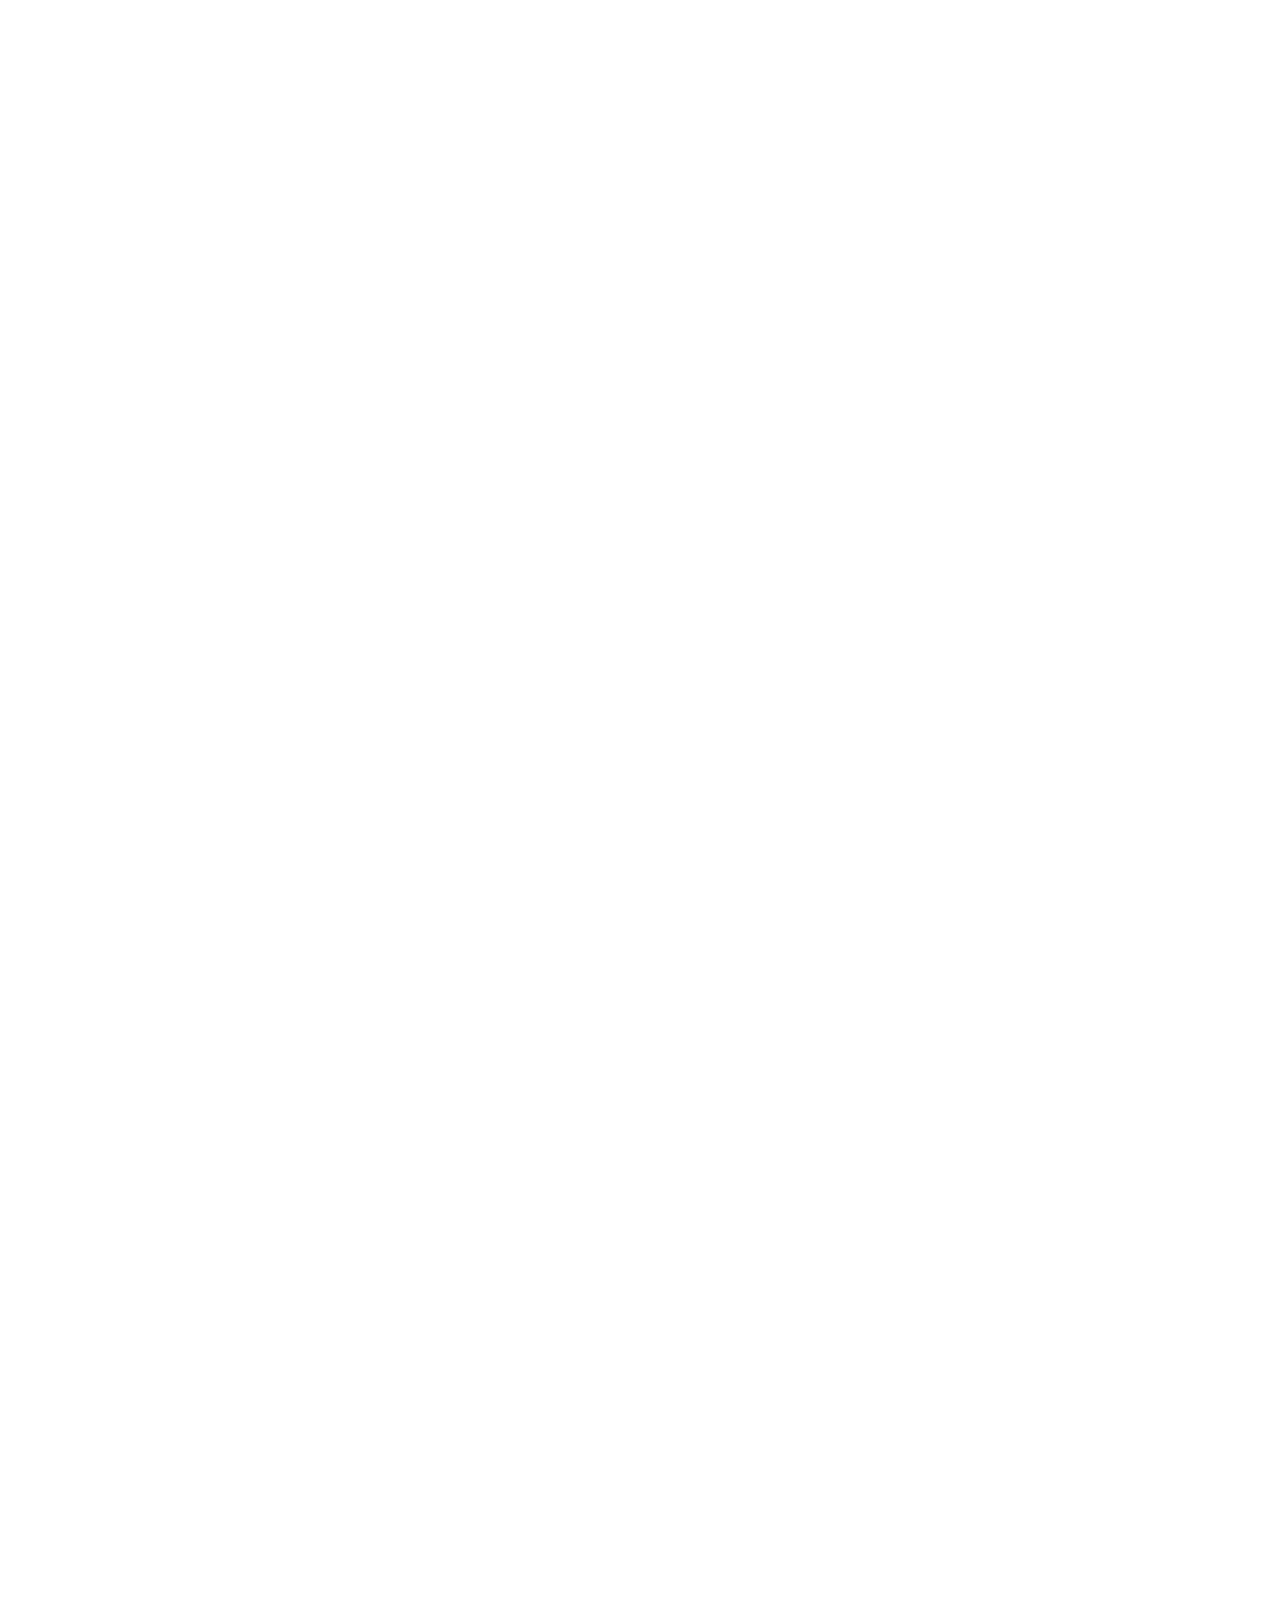
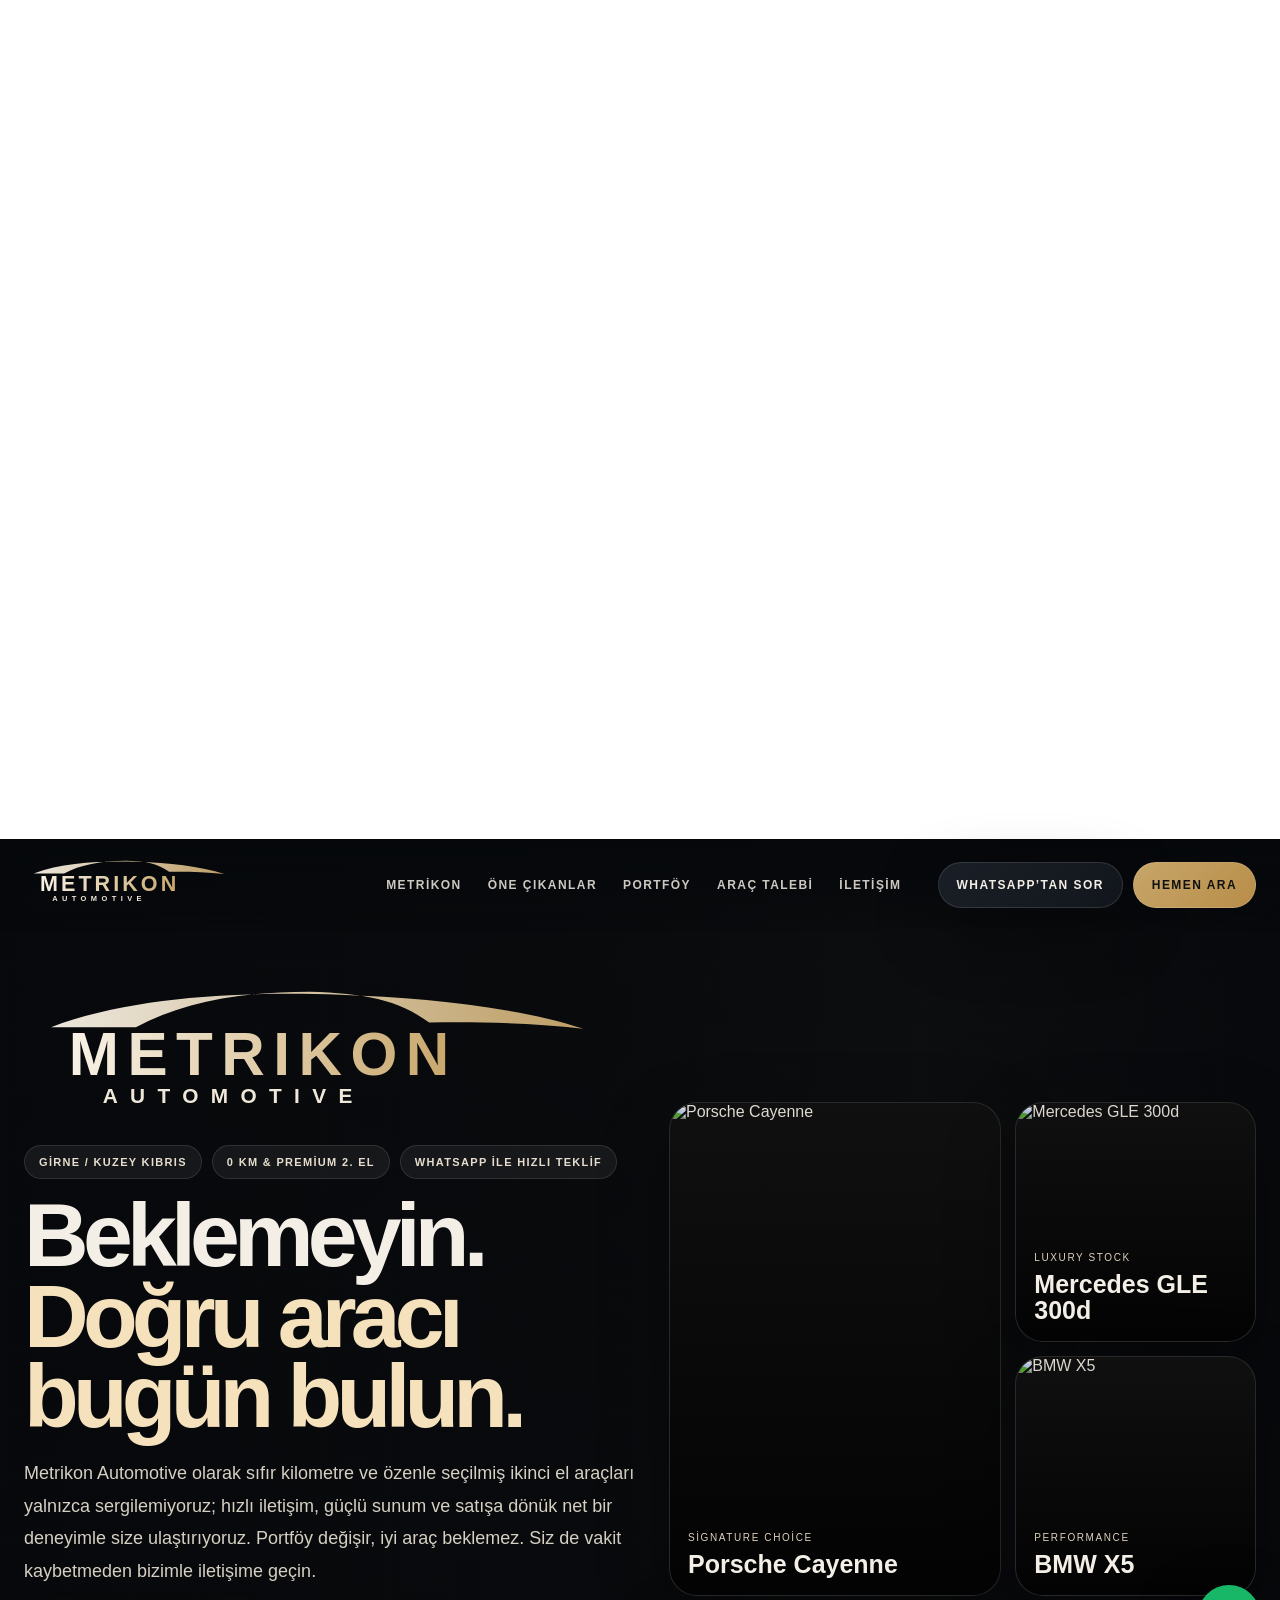
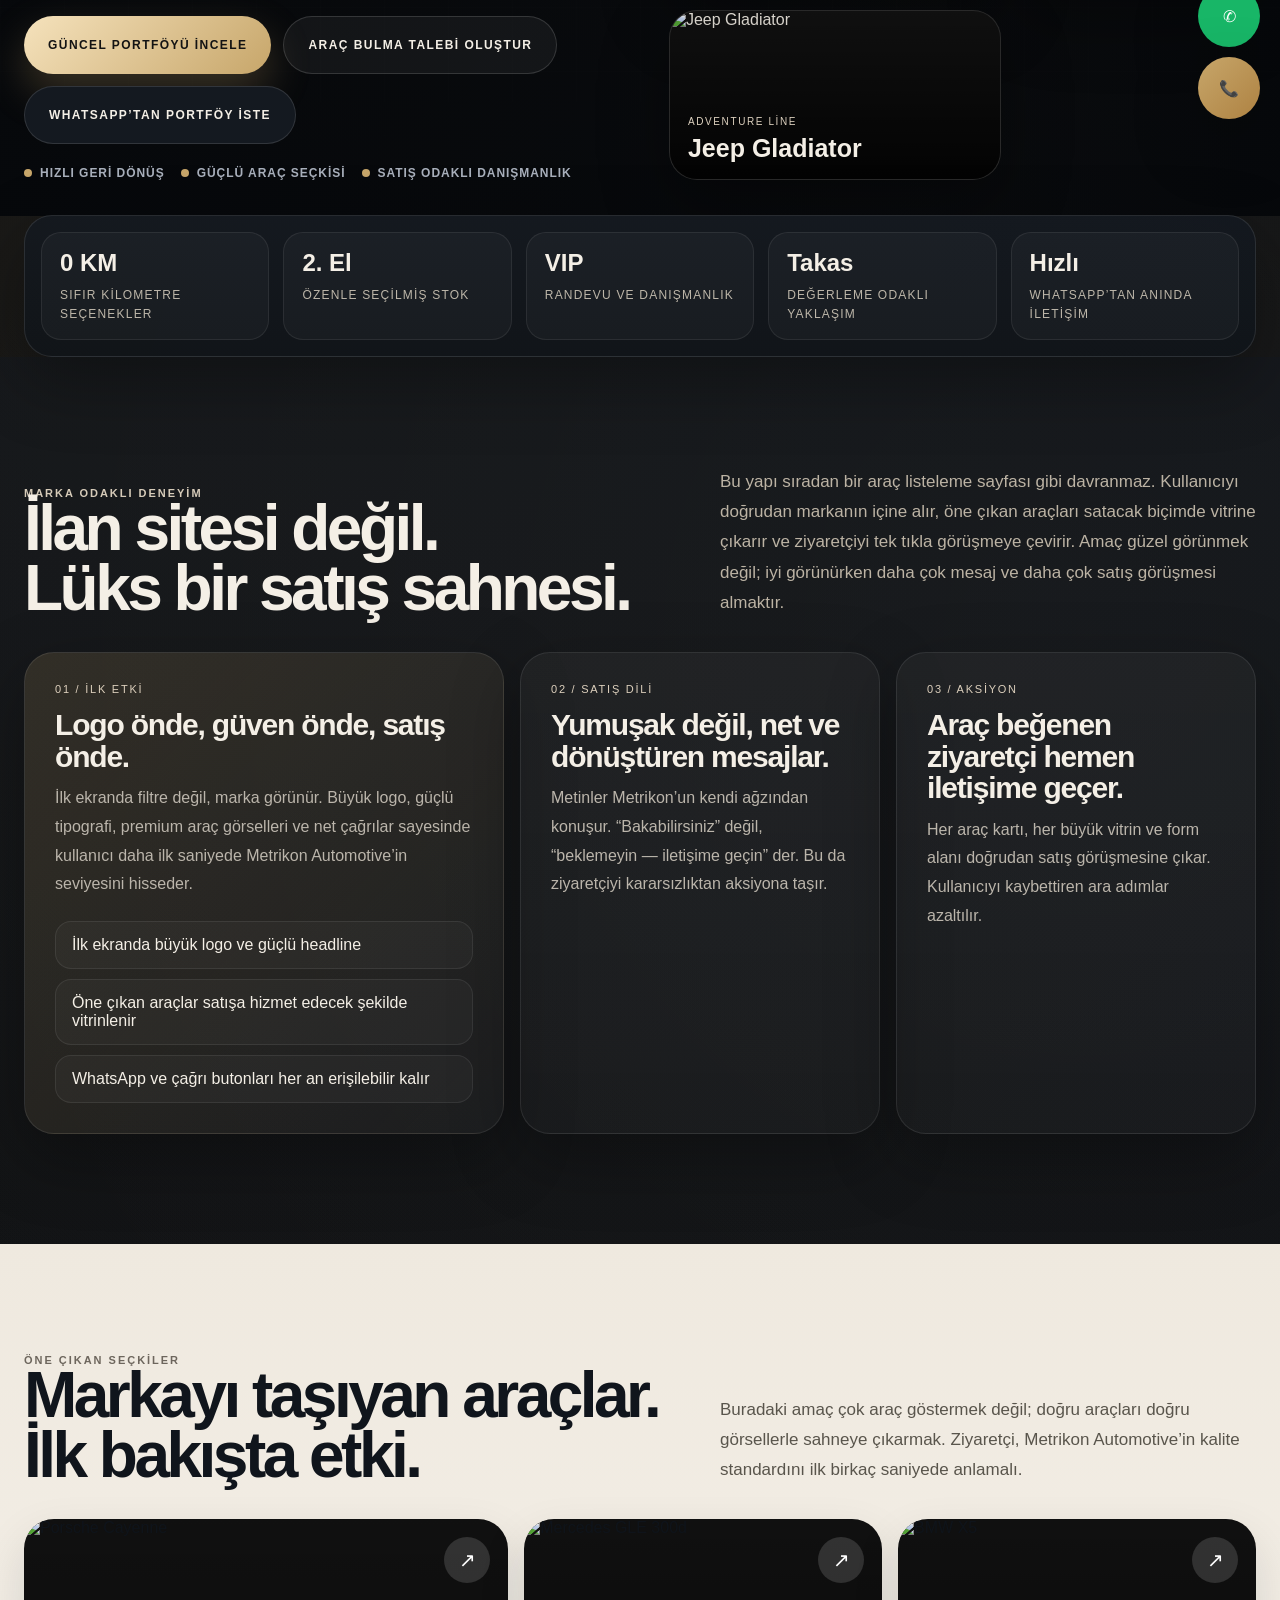
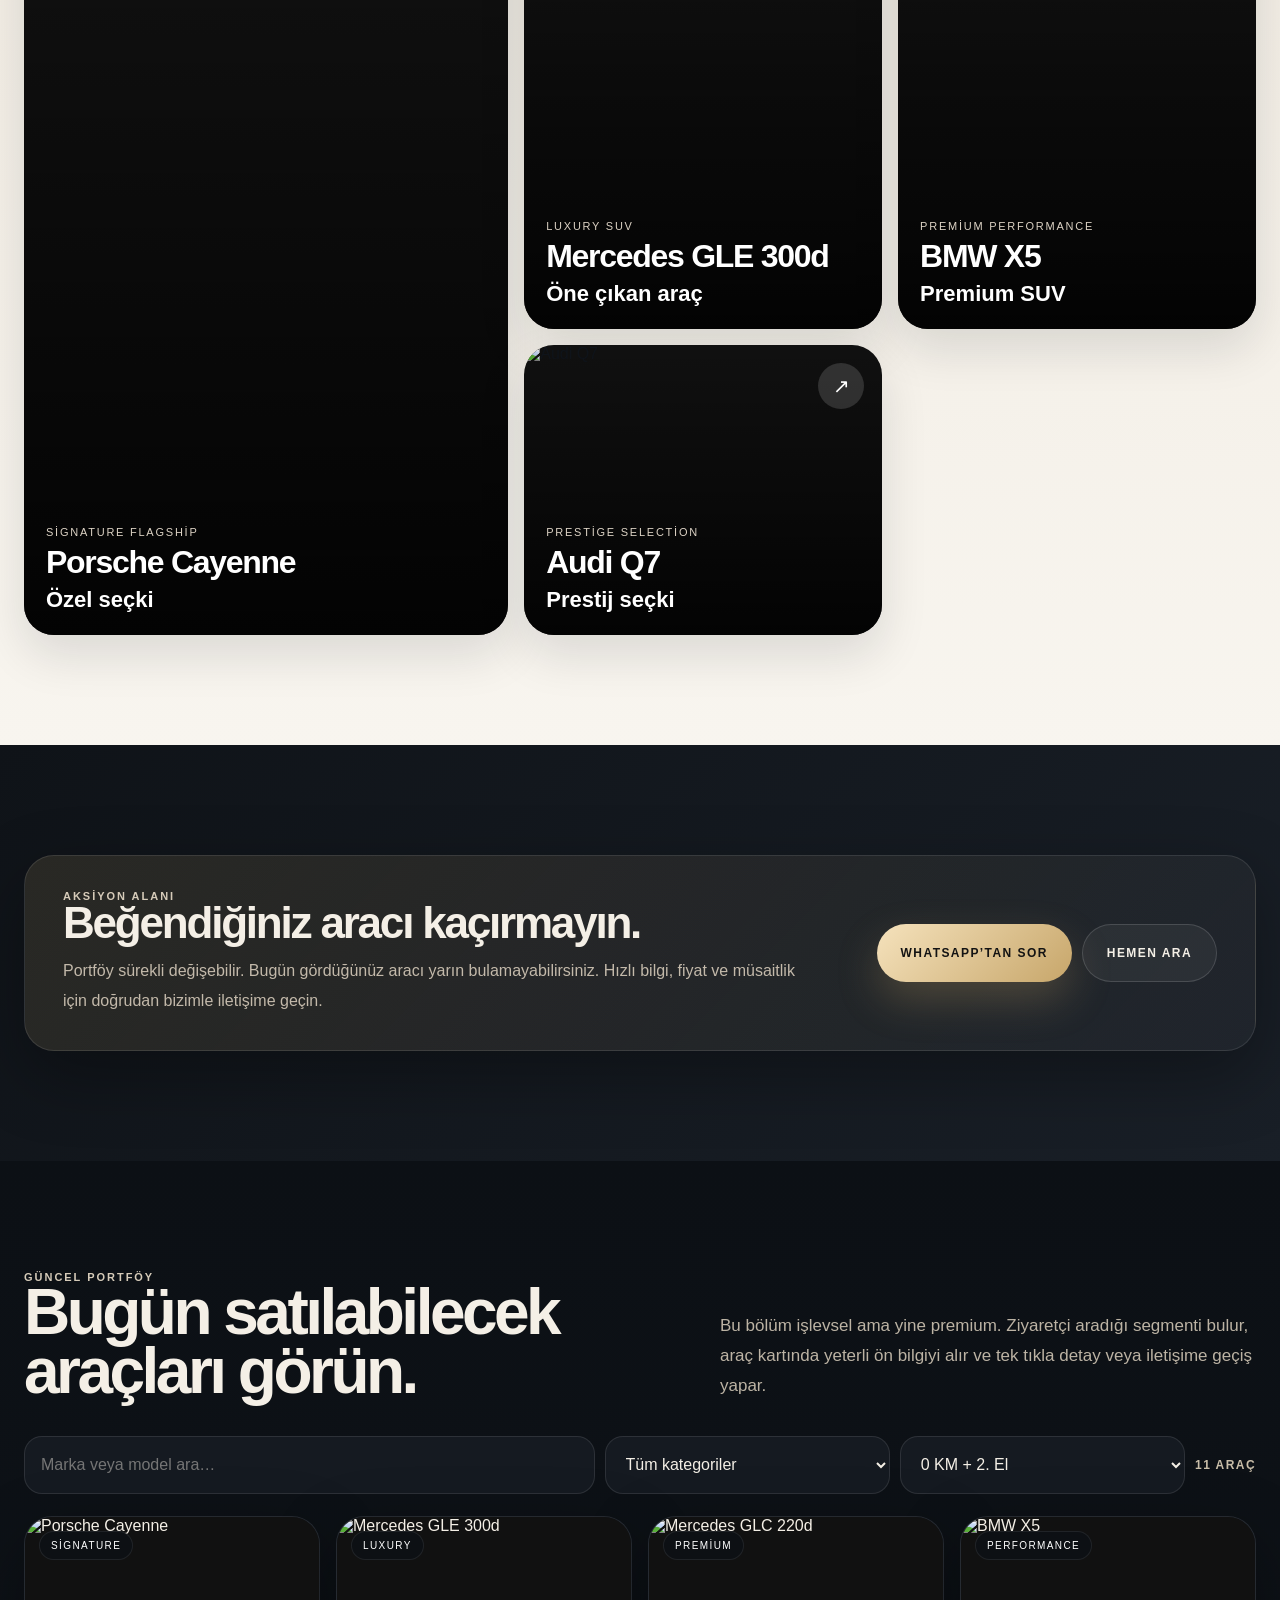
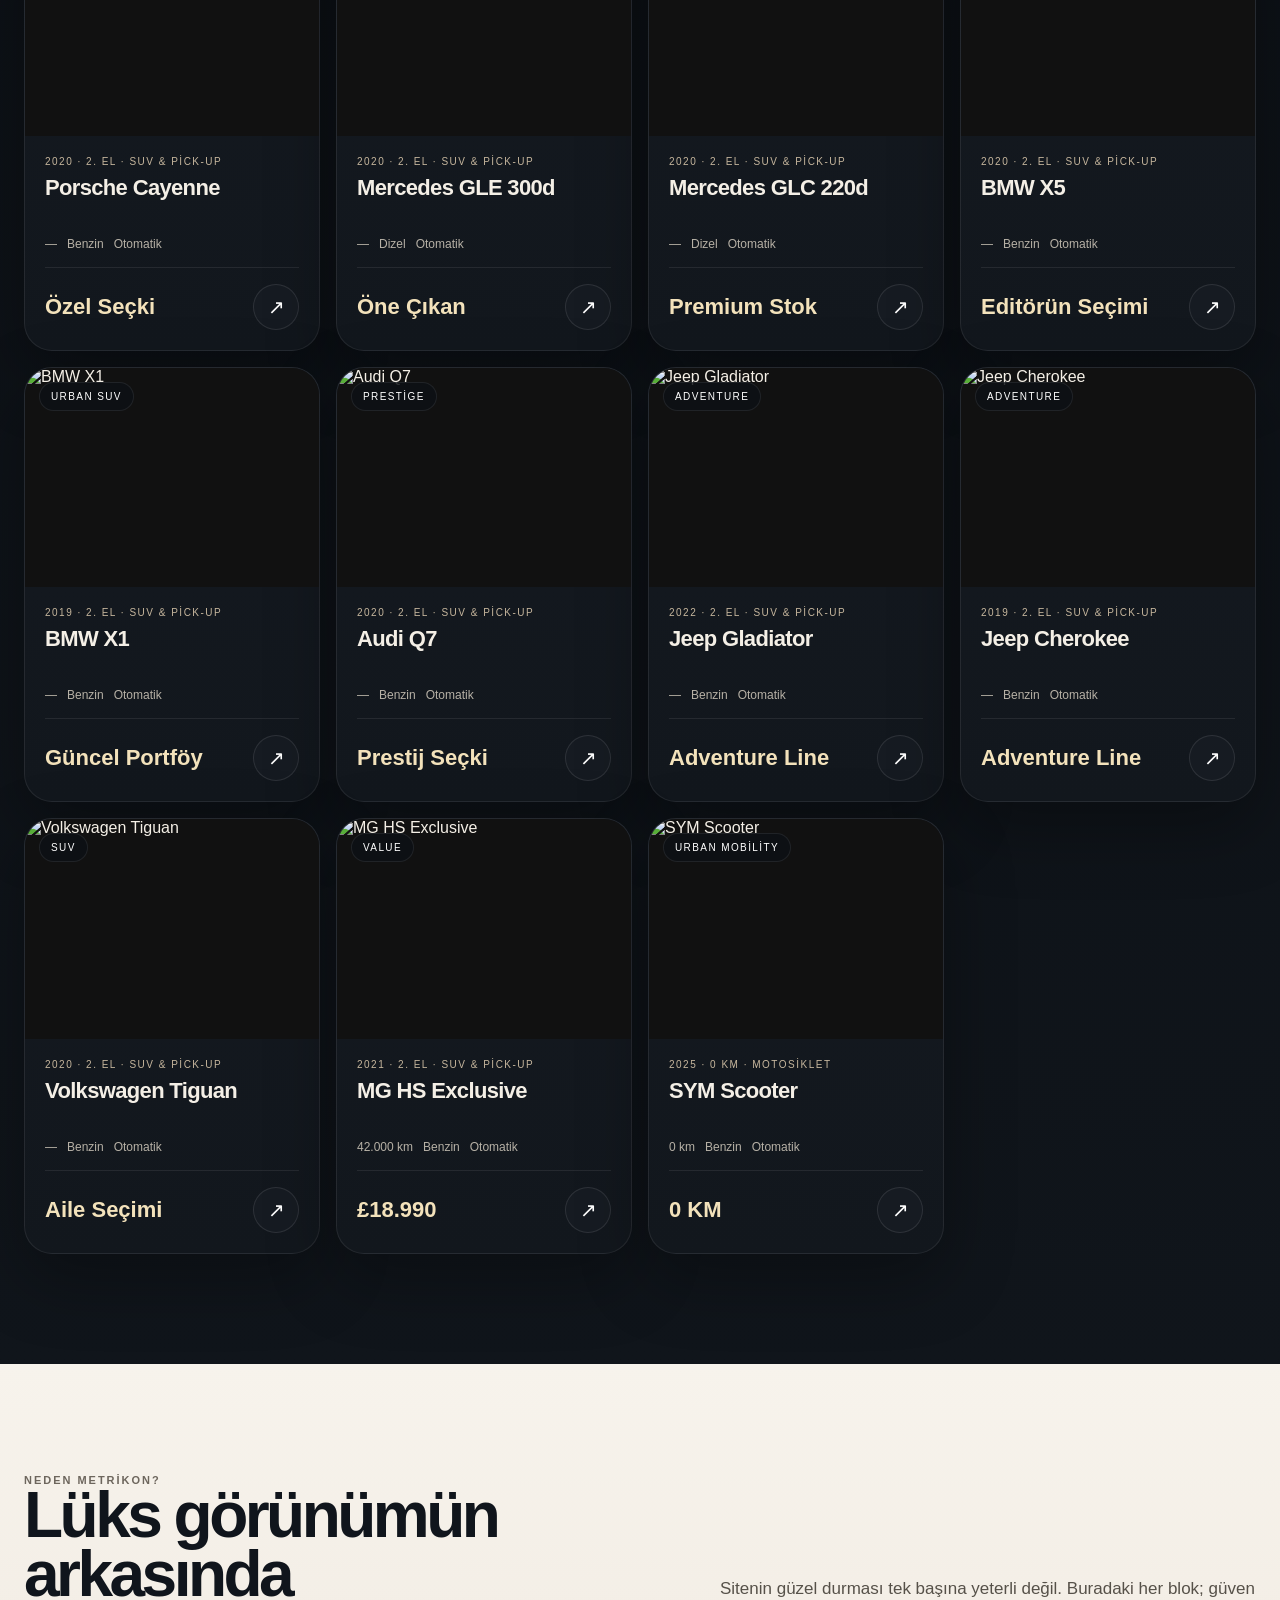
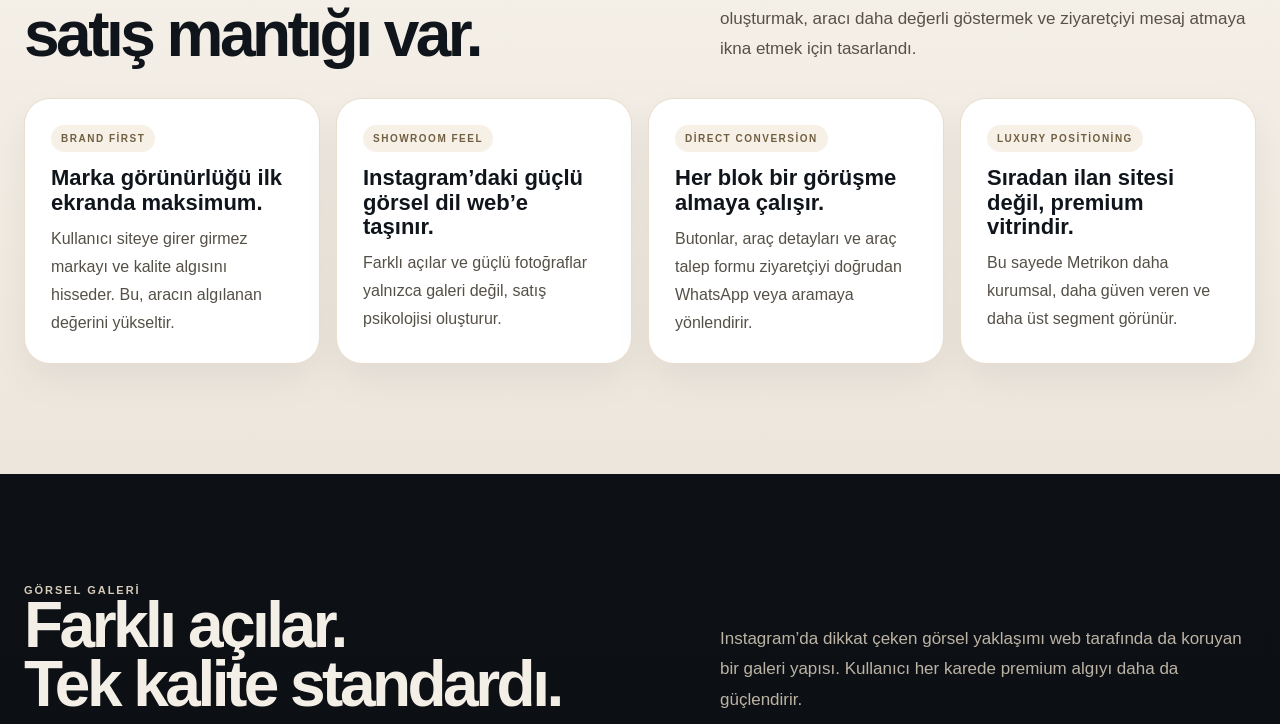
==== index.html @ d8618a54 "Restore full luxury Metrikon showroom" ====
<!doctype html><html><head><meta charset="utf-8"><meta name="viewport" content="width=device-width,initial-scale=1"><title>Metrikon Automotive</title></head><body style="margin:0;background:#090b0e;color:#fff;font-family:Arial,sans-serif"><div id="loading" style="min-height:100vh;display:grid;place-items:center">Metrikon Automotive yükleniyor…</div><script>Promise.all(['page-1.txt','page-2.txt','page-3.txt','page-4.txt','page-5.txt'].map(x=>fetch(x,{cache:'no-store'}).then(r=>{if(!r.ok)throw new Error(x);return r.text()}))).then(p=>{document.open();document.write(p.join(''));document.close()}).catch(()=>{document.getElementById('loading').textContent='Site yüklenemedi. Lütfen sayfayı yenileyin.'})</script></body></html>
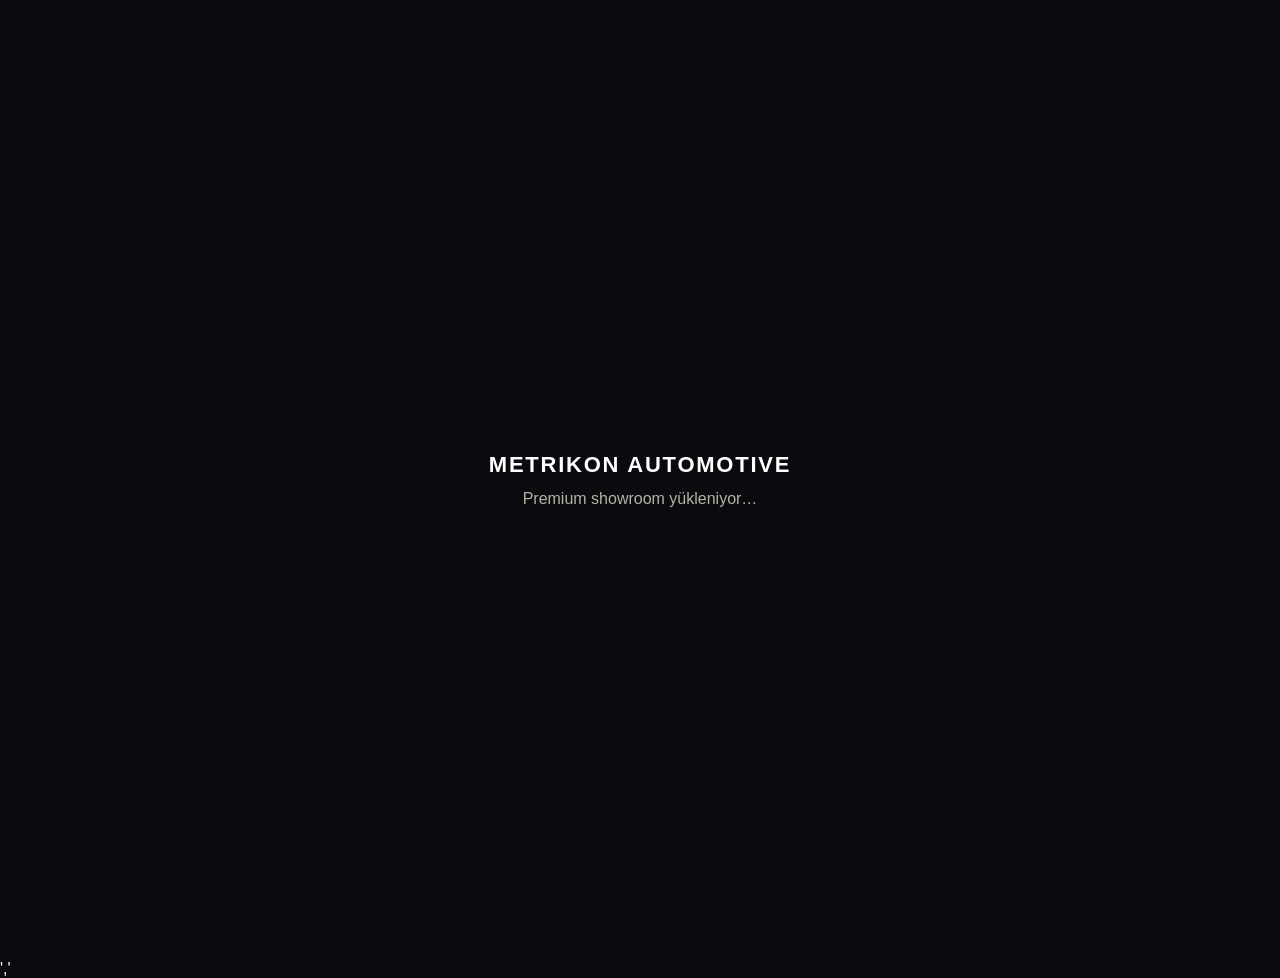
==== commit dcde3bb7: "Fix blocked vehicle images on GitHub Pages" ====
--- a/index.html
+++ b/index.html
@@ -1 +1,22 @@
-<!doctype html><html><head><meta charset="utf-8"><meta name="viewport" content="width=device-width,initial-scale=1"><title>Metrikon Automotive</title></head><body style="margin:0;background:#090b0e;color:#fff;font-family:Arial,sans-serif"><div id="loading" style="min-height:100vh;display:grid;place-items:center">Metrikon Automotive yükleniyor…</div><script>Promise.all(['page-1.txt','page-2.txt','page-3.txt','page-4.txt','page-5.txt'].map(x=>fetch(x,{cache:'no-store'}).then(r=>{if(!r.ok)throw new Error(x);return r.text()}))).then(p=>{document.open();document.write(p.join(''));document.close()}).catch(()=>{document.getElementById('loading').textContent='Site yüklenemedi. Lütfen sayfayı yenileyin.'})</script></body></html>+<!doctype html><html lang="tr"><head><meta charset="utf-8"><meta name="viewport" content="width=device-width,initial-scale=1"><title>Metrikon Automotive</title><meta name="theme-color" content="#090b0e"></head><body style="margin:0;background:#090b0e;color:#fff;font-family:Arial,sans-serif"><div id="loading" style="min-height:100vh;display:grid;place-items:center;text-align:center;padding:30px"><div><div style="font-size:22px;font-weight:800;letter-spacing:.08em">METRIKON AUTOMOTIVE</div><div style="margin-top:12px;color:#b8b1a5">Premium showroom yükleniyor…</div></div></div><script>
+const proxyImage=u=>{if(!/^https?:\/\//i.test(u))return u;return 'https://images.weserv.nl/?url='+encodeURIComponent(u)+'&output=jpg&q=88'};
+const proxify=s=>s
+.replace(/https:\/\/www\.gelgezgor\.com\/uploads\/images\/[^\"'\s)]+/g,proxyImage)
+.replace(/https:\/\/domcar\.com\.cy\/upload\/resize_cache\/iblock\/[^\"'\s)]+/g,proxyImage);
+Promise.all([
+ ...['page-1.txt','page-2.txt','page-3.txt','page-4.txt','page-5.txt'].map(x=>fetch(x,{cache:'no-store'}).then(r=>{if(!r.ok)throw new Error(x);return r.text()})),
+ fetch('style.css',{cache:'no-store'}).then(r=>{if(!r.ok)throw new Error('style.css');return r.text()}),
+ fetch('app.js',{cache:'no-store'}).then(r=>{if(!r.ok)throw new Error('app.js');return r.text()})
+]).then(all=>{
+ let html=proxify(all.slice(0,5).join(''));
+ const css=proxify(all[5]);
+ const js=proxify(all[6]).replace(/<\/script>/gi,'<\\/script>');
+ html=html.replace('<link rel="stylesheet" href="style.css">','<style>'+css+'</style>');
+ html=html.replace('<script src="app.js"></script>','<script>'+js+'<\/script>');
+ html=html.replace(/<img /g,'<img referrerpolicy="no-referrer" loading="eager" ');
+ document.open();document.write(html);document.close();
+}).catch(e=>{
+ console.error(e);
+ document.getElementById('loading').innerHTML='<div><div style="font-size:20px;font-weight:800">Site yüklenemedi.</div><div style="margin-top:10px;color:#b8b1a5">Lütfen sayfayı yenileyin.</div></div>';
+});
+</script></body></html>
--- a/style.css
+++ b/style.css
@@ -0,0 +1,21 @@
+:root{--bg:#0b0d10;--bg2:#12151a;--panel:#141920;--panel2:#171d25;--line:rgba(255,255,255,.10);--soft:rgba(255,255,255,.05);--ink:#f4efe6;--muted:#b7b1a3;--gold:#c7a66a;--gold2:#f5e2bc;--white:#fff;--accent:#1f6bff;--green:#1db56b;--shadow:0 24px 70px rgba(0,0,0,.32)}
+*{box-sizing:border-box} html{scroll-behavior:smooth} body{margin:0;background:radial-gradient(circle at 15% 10%,rgba(199,166,106,.09),transparent 24%),radial-gradient(circle at 85% 16%,rgba(255,255,255,.04),transparent 18%),linear-gradient(180deg,#090b0e,#0b0d10 28%,#101419 64%,#090b0e 100%);font-family:Inter,Arial,sans-serif;color:var(--ink);overflow-x:hidden} a{color:inherit;text-decoration:none} img{display:block;max-width:100%} button,input,select,textarea{font:inherit} button{cursor:pointer} .wrap{width:min(1440px,calc(100% - 48px));margin:auto} .mini{font-size:11px;letter-spacing:.18em;text-transform:uppercase;font-weight:800;color:#d6cbb9} .gold{color:var(--gold2)} .section{padding:110px 0} h1,h2,h3,h4,p{margin:0}
+header{position:fixed;inset:0 0 auto 0;z-index:120;background:linear-gradient(180deg,rgba(6,8,11,.94),rgba(6,8,11,.72),rgba(6,8,11,0));backdrop-filter:blur(12px)} .nav{height:92px;display:flex;align-items:center;gap:28px} .brandMark{width:210px;height:auto} .navLinks{margin-left:auto;display:flex;align-items:center;gap:26px;font-size:12px;font-weight:800;letter-spacing:.12em;text-transform:uppercase} .navLinks a{opacity:.84} .navLinks a:hover{opacity:1} .navCtas{display:flex;gap:10px;margin-left:8px} .pill{height:46px;padding:0 18px;border-radius:999px;display:inline-flex;align-items:center;justify-content:center;font-size:12px;font-weight:800;letter-spacing:.12em;text-transform:uppercase;border:1px solid rgba(255,255,255,.12)} .pill.whats{background:linear-gradient(135deg,#1a1f27,#12161c);box-shadow:var(--shadow)} .pill.call{background:linear-gradient(135deg,var(--gold),#b88d48);color:#111}
+.hero{position:relative;min-height:100vh;overflow:hidden} .heroBg{position:absolute;inset:0;background:url('https://www.gelgezgor.com/uploads/images/2025/06/10/img-20250610-wa0084-6847FE7EE0766-530_393.jpg') center/cover no-repeat;opacity:.34;transform:scale(1.03)} .heroShade{position:absolute;inset:0;background:linear-gradient(90deg,rgba(6,8,11,.95),rgba(6,8,11,.75) 46%,rgba(6,8,11,.30) 72%,rgba(6,8,11,.88)),linear-gradient(180deg,rgba(6,8,11,.14),rgba(6,8,11,.74))} .heroGrid{position:absolute;inset:0;background-image:linear-gradient(rgba(255,255,255,.04) 1px,transparent 1px),linear-gradient(90deg,rgba(255,255,255,.04) 1px,transparent 1px);background-size:64px 64px;opacity:.16;mask-image:linear-gradient(180deg,transparent,black 20%,black 82%,transparent)}
+.heroInner{position:relative;z-index:2;display:grid;grid-template-columns:1.02fr .98fr;gap:34px;align-items:end;min-height:100vh;padding:145px 0 36px} .heroLeft{max-width:760px} .heroLogo{width:min(690px,96%)} .heroKicker{display:flex;gap:10px;flex-wrap:wrap;margin:18px 0 16px} .chip{padding:10px 14px;border-radius:999px;background:rgba(255,255,255,.06);border:1px solid rgba(255,255,255,.11);font-size:11px;letter-spacing:.12em;text-transform:uppercase;font-weight:800;color:#e7ddcf} .heroTitle{font-size:clamp(48px,7vw,102px);line-height:.90;letter-spacing:-.065em;margin-bottom:20px} .heroTitle span{display:block;color:var(--gold2)} .heroSub{max-width:690px;color:#d6d0c3;font-size:18px;line-height:1.82;margin-bottom:28px} .heroActions{display:flex;flex-wrap:wrap;gap:12px;margin-bottom:22px} .btn{height:58px;padding:0 24px;border-radius:999px;display:inline-flex;align-items:center;justify-content:center;font-size:12px;font-weight:800;letter-spacing:.12em;text-transform:uppercase} .btnPrimary{background:linear-gradient(135deg,var(--gold2),var(--gold));color:#131313;box-shadow:0 18px 42px rgba(199,166,106,.26)} .btnGhost{background:rgba(255,255,255,.05);border:1px solid rgba(255,255,255,.14)} .btnDark{background:#141920;border:1px solid rgba(255,255,255,.12)} .heroNote{display:flex;gap:16px;flex-wrap:wrap;font-size:12px;color:#a9b0bc;letter-spacing:.08em;text-transform:uppercase;font-weight:700} .heroNote span{display:inline-flex;align-items:center;gap:8px} .dot{width:8px;height:8px;border-radius:50%;background:var(--gold)}
+.heroRight{display:grid;grid-template-columns:1.16fr .84fr;grid-template-rows:240px 240px 170px;gap:14px} .showTile{position:relative;overflow:hidden;border-radius:28px;background:#111;border:1px solid rgba(255,255,255,.10);box-shadow:var(--shadow)} .showTile.big{grid-row:1/span 2} .showTile img{width:100%;height:100%;object-fit:cover;transition:.55s} .showTile:hover img{transform:scale(1.05)} .showTile:before{content:"";position:absolute;inset:0;background:linear-gradient(180deg,rgba(0,0,0,.08),rgba(0,0,0,.84));z-index:1} .showLabel{position:absolute;left:18px;right:18px;bottom:18px;z-index:2} .showLabel small{display:block;font-size:10px;letter-spacing:.16em;text-transform:uppercase;color:#ddd1bf;margin-bottom:8px} .showLabel b{font-size:25px;line-height:1.04;display:block}
+.ribbon{margin-top:-1px;position:relative;z-index:3} .ribbonInner{display:grid;grid-template-columns:repeat(5,1fr);gap:14px;background:linear-gradient(180deg,rgba(20,25,32,.92),rgba(16,20,25,.92));border:1px solid rgba(255,255,255,.10);border-radius:28px;padding:16px;box-shadow:var(--shadow)} .rCard{padding:16px 18px;border-radius:20px;background:rgba(255,255,255,.03);border:1px solid rgba(255,255,255,.08)} .rCard b{display:block;font-size:24px;margin-bottom:8px} .rCard span{font-size:12px;line-height:1.5;color:#bdb6a9;text-transform:uppercase;letter-spacing:.1em}
+.sectionHead{display:grid;grid-template-columns:1fr .8fr;gap:26px;align-items:end;margin-bottom:34px} .sectionHead h2{font-size:clamp(42px,5vw,78px);line-height:.93;letter-spacing:-.055em} .sectionHead p{color:#bcb3a4;font-size:17px;line-height:1.78;max-width:700px}
+.statement{background:linear-gradient(180deg,rgba(20,25,32,.54),rgba(18,22,28,.2))} .grid3{display:grid;grid-template-columns:1.2fr .9fr .9fr;gap:16px} .panel{border-radius:30px;border:1px solid rgba(255,255,255,.09);background:linear-gradient(180deg,rgba(255,255,255,.04),rgba(255,255,255,.025));padding:30px;box-shadow:var(--shadow)} .panel.large{background:linear-gradient(135deg,rgba(199,166,106,.16),rgba(255,255,255,.03))} .panel .num{font-size:11px;letter-spacing:.16em;text-transform:uppercase;color:#ddd0bd;margin-bottom:14px} .panel h3{font-size:30px;line-height:1.05;letter-spacing:-.04em;margin-bottom:12px} .panel p{color:#bbb5ab;line-height:1.8} .stack{display:grid;gap:10px;margin-top:22px} .stack div{padding:14px 16px;border-radius:16px;background:rgba(255,255,255,.03);border:1px solid rgba(255,255,255,.08)}
+.signature{background:linear-gradient(180deg,#efe9df,#f8f5ef);color:#10151c} .signature .mini{color:#6d665d} .signature .sectionHead p{color:#59554c} .sigGrid{display:grid;grid-template-columns:1.15fr .85fr .85fr;grid-template-rows:410px 290px;gap:16px} .sig{position:relative;overflow:hidden;border-radius:30px;background:#111;cursor:pointer;box-shadow:0 20px 48px rgba(19,24,30,.12)} .sig:first-child{grid-row:1/span 2} .sig img{width:100%;height:100%;object-fit:cover;transition:.55s} .sig:hover img{transform:scale(1.04)} .sig:before{content:"";position:absolute;inset:0;background:linear-gradient(180deg,rgba(0,0,0,.05),rgba(0,0,0,.82));z-index:1} .sigCopy{position:absolute;left:22px;right:22px;bottom:22px;z-index:2;color:#fff} .sigCopy small{display:block;font-size:11px;letter-spacing:.16em;text-transform:uppercase;color:#ddd3c5;margin-bottom:8px} .sigCopy h3{font-size:32px;line-height:1.03;letter-spacing:-.04em;margin-bottom:8px} .sigCopy .price{font-size:22px;font-weight:900} .sigArrow{position:absolute;top:18px;right:18px;z-index:2;width:46px;height:46px;border-radius:50%;display:grid;place-items:center;background:rgba(255,255,255,.14);color:#fff;font-size:20px}
+.splitCta{background:linear-gradient(135deg,#0f1318,#191f27)} .splitBox{display:grid;grid-template-columns:1fr auto;gap:24px;align-items:center;padding:34px 38px;border:1px solid rgba(255,255,255,.10);border-radius:30px;background:linear-gradient(135deg,rgba(199,166,106,.14),rgba(255,255,255,.03));box-shadow:var(--shadow)} .splitBox h3{font-size:44px;line-height:.96;letter-spacing:-.05em;margin-bottom:12px} .splitBox p{max-width:760px;color:#c3b9aa;line-height:1.85} .ctaGroup{display:flex;gap:10px;flex-wrap:wrap;justify-content:flex-end}
+.catalog{background:linear-gradient(180deg,#0c1015,#10151b)} .filters{display:grid;grid-template-columns:2fr 1fr 1fr auto;gap:10px;margin-bottom:22px} .filters input,.filters select{height:58px;border:1px solid rgba(255,255,255,.10);background:#151a21;color:var(--ink);border-radius:18px;padding:0 16px;outline:none} .count{display:flex;align-items:center;justify-content:flex-end;font-size:12px;font-weight:800;letter-spacing:.12em;text-transform:uppercase;color:#c9bea9} .carGrid{display:grid;grid-template-columns:repeat(4,1fr);gap:16px} .car{background:linear-gradient(180deg,#141920,#12171d);border:1px solid rgba(255,255,255,.08);border-radius:28px;overflow:hidden;box-shadow:var(--shadow);transition:.25s} .car:hover{transform:translateY(-4px)} .carMedia{position:relative;aspect-ratio:1.34;cursor:pointer;background:#111} .carMedia img{width:100%;height:100%;object-fit:cover} .tag{position:absolute;left:14px;top:14px;padding:8px 11px;border-radius:999px;background:rgba(13,17,22,.85);border:1px solid rgba(255,255,255,.08);font-size:10px;letter-spacing:.14em;text-transform:uppercase;color:#fff} .carBody{padding:20px} .meta{font-size:10px;letter-spacing:.15em;text-transform:uppercase;color:#c7b79e;margin-bottom:8px} .carBody h3{font-size:22px;letter-spacing:-.03em;margin-bottom:12px;min-height:50px} .specs{display:flex;flex-wrap:wrap;gap:10px;font-size:12px;color:#b7b1a6;padding-bottom:16px;border-bottom:1px solid rgba(255,255,255,.08)} .carBottom{display:flex;align-items:center;justify-content:space-between;gap:12px;padding-top:16px} .carPrice{font-size:22px;font-weight:900;color:#f3e2bb} .detailBtn{width:46px;height:46px;border-radius:50%;border:1px solid rgba(255,255,255,.10);background:#161b22;color:#fff;font-size:20px}
+.why{background:linear-gradient(180deg,#f7f3ec,#ede6dc);color:#10151c} .why .mini{color:#6d665d} .why .sectionHead p{color:#565149} .benefits{display:grid;grid-template-columns:repeat(4,1fr);gap:16px} .benefit{background:#fff;border:1px solid #e9decd;border-radius:26px;padding:26px;box-shadow:0 16px 38px rgba(18,24,30,.06)} .benefit b{display:block;font-size:22px;line-height:1.1;margin-bottom:10px} .benefit p{color:#555047;line-height:1.75} .benefit small{display:inline-flex;padding:8px 10px;border-radius:999px;background:#f6f0e7;color:#715f42;font-size:10px;font-weight:800;letter-spacing:.15em;text-transform:uppercase;margin-bottom:14px}
+.gallery{background:linear-gradient(180deg,#0d1116,#0a0d11)} .galleryGrid{display:grid;grid-template-columns:repeat(4,1fr);grid-auto-rows:190px;gap:14px} .galleryItem{position:relative;overflow:hidden;border-radius:24px;border:1px solid rgba(255,255,255,.08);margin:0} .galleryItem.wide{grid-column:span 2} .galleryItem.tall{grid-row:span 2} .galleryItem img{width:100%;height:100%;object-fit:cover;transition:.55s} .galleryItem:hover img{transform:scale(1.05)} .galleryItem figcaption{position:absolute;left:0;right:0;bottom:0;padding:18px;background:linear-gradient(180deg,transparent,rgba(0,0,0,.86));font-size:14px;color:#f2ebdd}
+.leads{background:linear-gradient(180deg,#131820,#0d1116)} .leadGrid{display:grid;grid-template-columns:1fr .95fr;gap:18px} .leadInfo{padding:34px;border-radius:30px;border:1px solid rgba(255,255,255,.09);background:linear-gradient(135deg,rgba(199,166,106,.14),rgba(255,255,255,.03));box-shadow:var(--shadow)} .leadInfo h2{font-size:clamp(40px,5vw,72px);line-height:.94;letter-spacing:-.05em;margin:12px 0 14px} .leadInfo p{color:#c3baa8;line-height:1.82} .leadRows{display:grid;gap:12px;margin:26px 0 26px} .leadRow{display:flex;justify-content:space-between;gap:16px;border-top:1px solid rgba(255,255,255,.09);padding-top:14px} .leadRow span{font-size:12px;color:#8f97a4;letter-spacing:.12em;text-transform:uppercase} .leadRow b{text-align:right} .leadStack{display:grid;gap:10px} .leadStack div{padding:14px 16px;border-radius:18px;background:rgba(255,255,255,.04);border:1px solid rgba(255,255,255,.08)} .leadForm{padding:28px;border-radius:30px;border:1px solid rgba(255,255,255,.09);background:linear-gradient(180deg,#171d25,#11161d);box-shadow:var(--shadow)} .leadForm h3{font-size:30px;line-height:1.08;letter-spacing:-.03em;margin-bottom:10px} .leadForm p{color:#b9b4ac;line-height:1.7;margin-bottom:18px} .formGrid{display:grid;grid-template-columns:1fr 1fr;gap:12px} .field{display:grid;gap:8px} .field label{font-size:11px;letter-spacing:.14em;text-transform:uppercase;color:#cdbfa6;font-weight:800} .field input,.field select,.field textarea{width:100%;border:1px solid rgba(255,255,255,.10);background:#0f141a;color:var(--ink);border-radius:16px;padding:14px 15px;outline:none} .field textarea{min-height:132px;resize:vertical} .field.full{grid-column:1/-1} .formActions{display:flex;flex-wrap:wrap;gap:10px;margin-top:16px} .tiny{font-size:12px;color:#8f97a4;line-height:1.6;margin-top:12px}
+.contactBand{background:linear-gradient(135deg,#c7a66a,#9c7843);color:#111} .contactBand .inner{display:grid;grid-template-columns:1fr auto;gap:20px;align-items:center;padding:36px 0} .contactBand h3{font-size:46px;line-height:.95;letter-spacing:-.05em;margin-bottom:10px} .contactBand p{color:#2b2113;line-height:1.75;max-width:760px}
+footer{padding:40px 0 26px;background:#07090c;border-top:1px solid rgba(255,255,255,.08)} .footerGrid{display:grid;grid-template-columns:1.2fr .6fr .6fr;gap:46px} .footerTitle{font-size:10px;letter-spacing:.18em;text-transform:uppercase;color:#958c80;margin-bottom:14px} .footerLinks{display:grid;gap:10px;color:#d4ccbf;font-size:14px} .footerNote{max-width:460px;color:#9f978b;line-height:1.78;margin-top:8px} .copy{margin-top:28px;padding-top:20px;border-top:1px solid rgba(255,255,255,.08);display:flex;justify-content:space-between;gap:16px;color:#6d736c;font-size:11px;letter-spacing:.12em;text-transform:uppercase}
+.floatBar{position:fixed;right:20px;bottom:20px;z-index:150;display:grid;gap:10px} .fab{width:62px;height:62px;border-radius:50%;display:grid;place-items:center;color:#fff;box-shadow:var(--shadow)} .fab.wa{background:#18b667} .fab.call{background:linear-gradient(135deg,var(--gold),#ae8242);color:#111}
+.mobileDock{display:none} .modal{position:fixed;inset:0;display:none;align-items:center;justify-content:center;padding:18px;background:rgba(4,6,9,.86);z-index:200;backdrop-filter:blur(10px)} .modal.open{display:flex} .modalBox{width:min(1100px,96vw);max-height:92vh;overflow:auto;background:#fff;color:#111827;border-radius:34px;display:grid;grid-template-columns:1.04fr .96fr;position:relative} .modalImg{min-height:560px;background:#111} .modalImg img{width:100%;height:100%;object-fit:cover} .close{position:absolute;right:16px;top:16px;width:46px;height:46px;border:0;border-radius:50%;background:#eef2f6;font-size:22px} .modalInfo{padding:38px} .mMeta{font-size:11px;letter-spacing:.15em;text-transform:uppercase;color:#6b7688} .modalInfo h3{font-size:42px;line-height:.97;letter-spacing:-.05em;margin:10px 0 8px} .mPrice{font-size:30px;font-weight:900;color:#ba8d49;margin-bottom:16px} .mDesc{color:#5e6776;line-height:1.8;font-size:15px;margin-bottom:18px} .mSpecs{display:grid;grid-template-columns:1fr 1fr;border-top:1px solid #e8edf3;border-left:1px solid #e8edf3;margin-bottom:22px} .mSpecs div{padding:15px;border-right:1px solid #e8edf3;border-bottom:1px solid #e8edf3;color:#6f7b8f;font-size:12px} .mSpecs b{display:block;color:#0f1727;font-size:14px;margin-top:4px} .mActions{display:flex;gap:10px;flex-wrap:wrap}
+@media(max-width:1200px){.heroInner,.leadGrid,.grid3{grid-template-columns:1fr} .heroRight{grid-template-columns:1fr 1fr;grid-template-rows:220px 220px 160px} .ribbonInner{grid-template-columns:repeat(2,1fr)} .sigGrid{grid-template-columns:1fr 1fr;grid-template-rows:380px 280px 280px} .sig:first-child{grid-row:1/span 2} .carGrid,.benefits{grid-template-columns:repeat(2,1fr)} .galleryGrid{grid-template-columns:repeat(3,1fr)} .splitBox{grid-template-columns:1fr} .ctaGroup{justify-content:flex-start} }
+@media(max-width:760px){.wrap{width:calc(100% - 28px)} header{background:linear-gradient(180deg,rgba(6,8,11,.97),rgba(6,8,11,.90),rgba(6,8,11,.25))} .nav{height:84px} .brandMark{width:164px} .navLinks,.navCtas{display:none} .heroInner{grid-template-columns:1fr;padding-top:112px;padding-bottom:26px;gap:26px} .heroTitle{font-size:48px} .heroSub{font-size:15px} .heroRight{grid-template-columns:1fr;grid-template-rows:320px 210px 210px 170px} .showTile.big{grid-row:auto} .ribbonInner{grid-template-columns:1fr 1fr} .section{padding:82px 0} .sectionHead{grid-template-columns:1fr;gap:16px} .sectionHead h2{font-size:42px} .sigGrid,.galleryGrid,.carGrid,.benefits,.footerGrid{grid-template-columns:1fr} .galleryItem.wide,.galleryItem.tall{grid-column:auto;grid-row:auto} .filters{grid-template-columns:1fr 1fr} .filters input{grid-column:1/-1} .count{justify-content:flex-start} .contactBand .inner{grid-template-columns:1fr} .contactBand h3,.splitBox h3{font-size:34px} .formGrid{grid-template-columns:1fr} .modalBox{grid-template-columns:1fr} .modalImg{min-height:300px} .modalInfo{padding:26px} .copy{flex-direction:column} .floatBar{display:none} .mobileDock{display:grid;grid-template-columns:1fr 1fr;gap:10px;position:fixed;left:14px;right:14px;bottom:14px;z-index:150} .mobileDock a{height:56px;border-radius:18px;display:flex;align-items:center;justify-content:center;font-size:12px;font-weight:800;letter-spacing:.12em;text-transform:uppercase;box-shadow:var(--shadow)} .mobileDock .m1{background:#1bb86b;color:#fff} .mobileDock .m2{background:linear-gradient(135deg,var(--gold2),var(--gold));color:#111} body{padding-bottom:76px} }
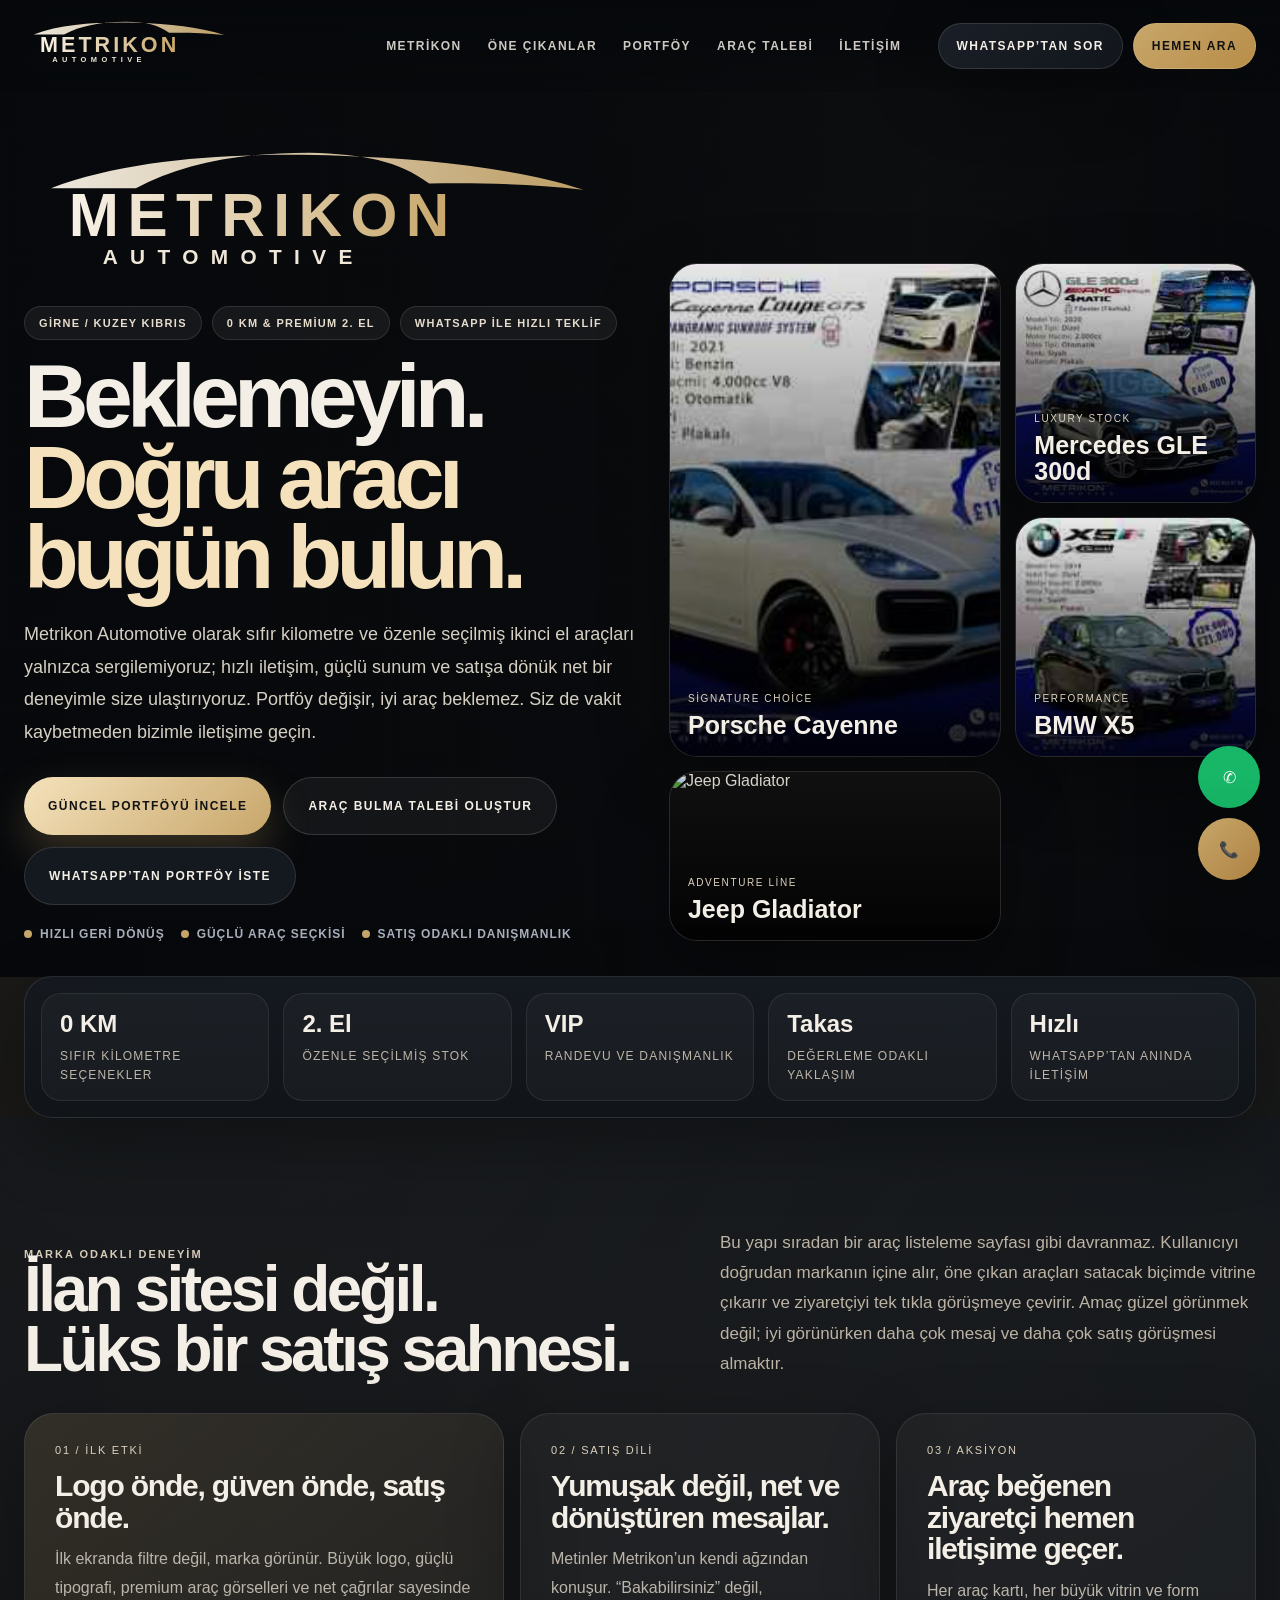
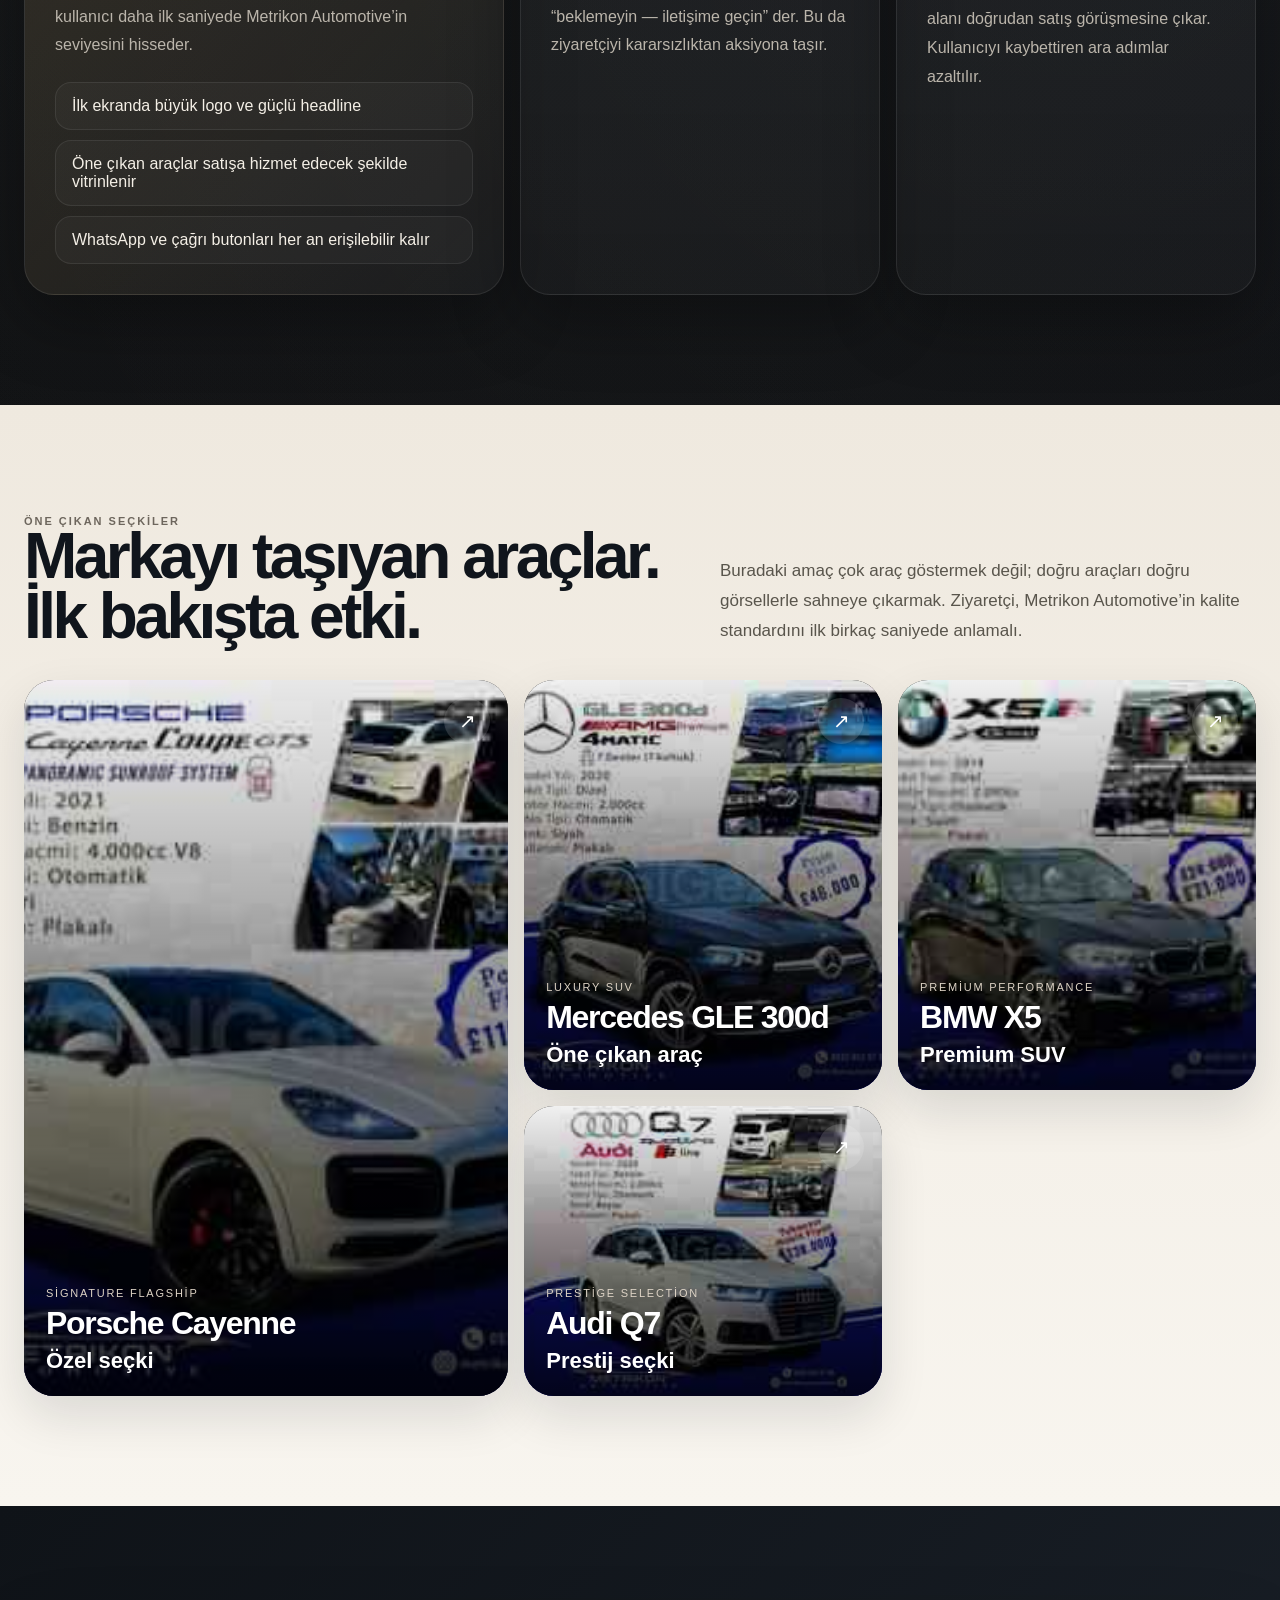
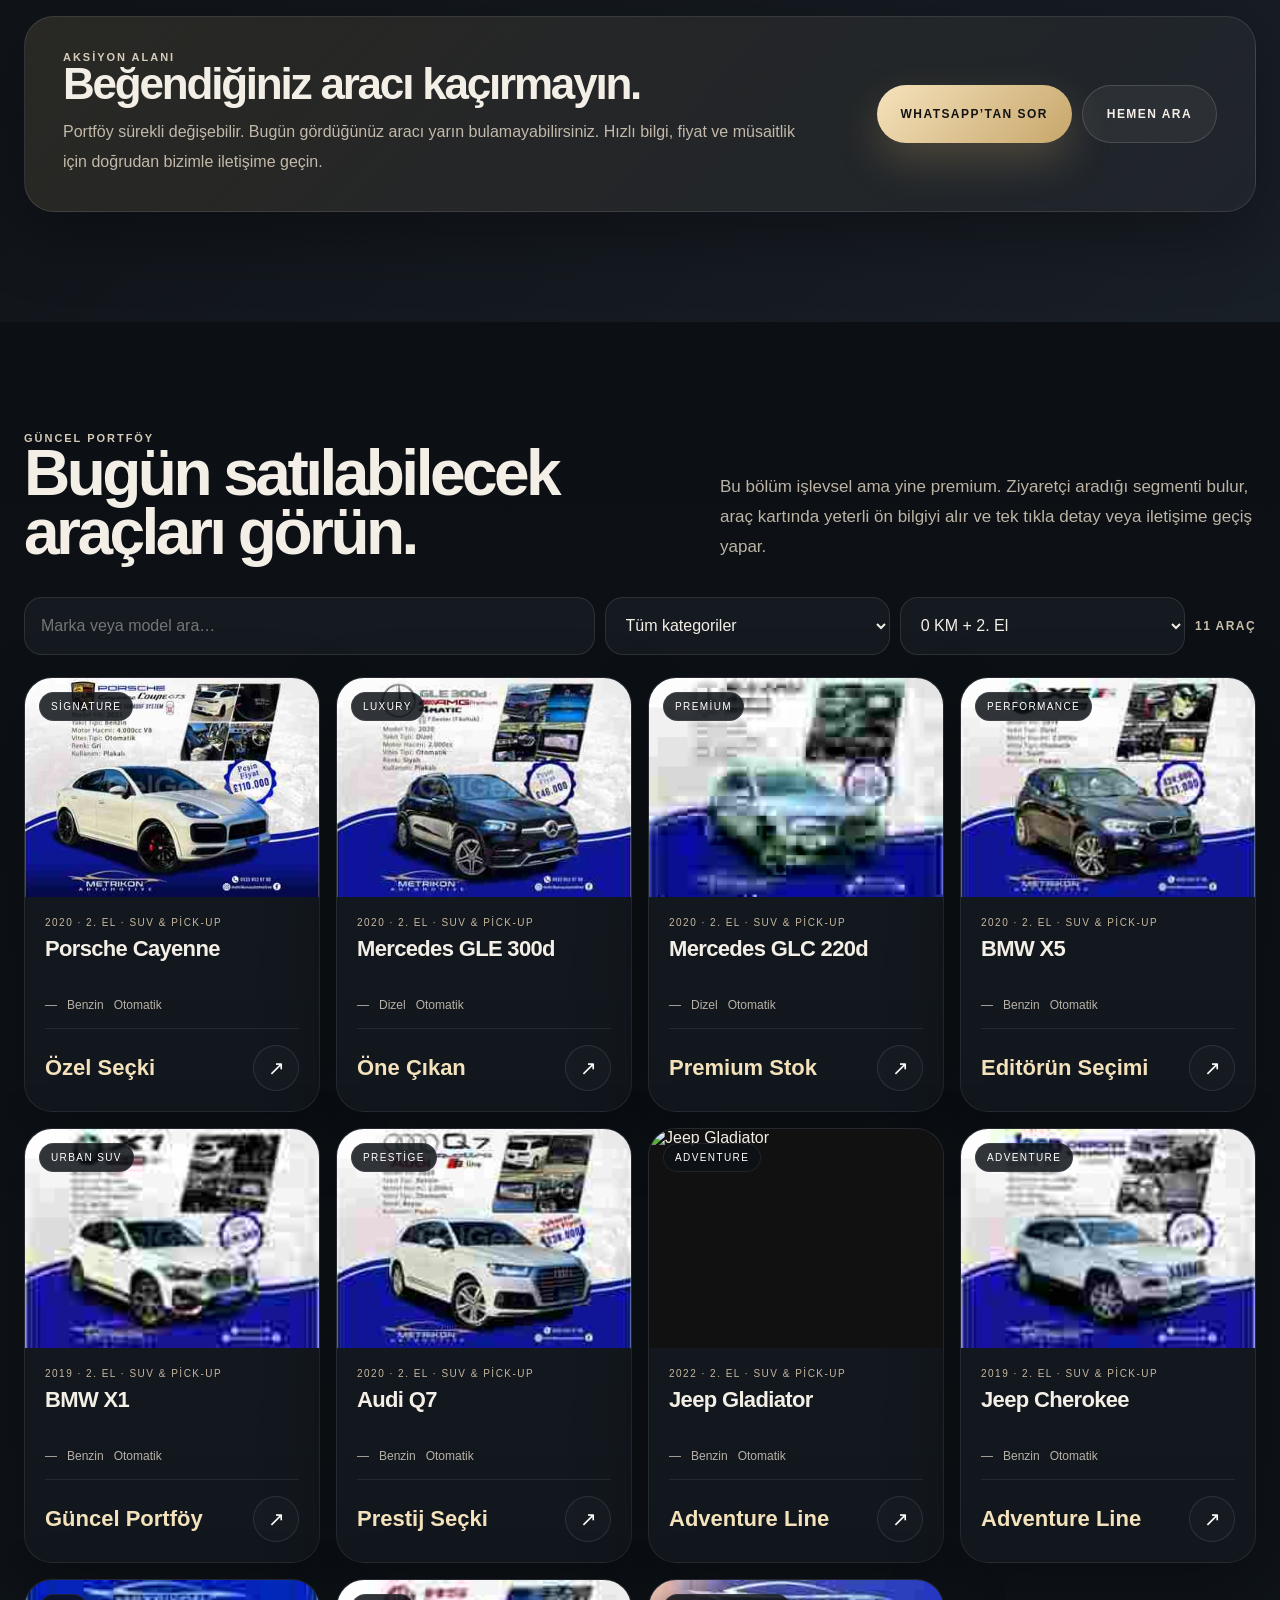
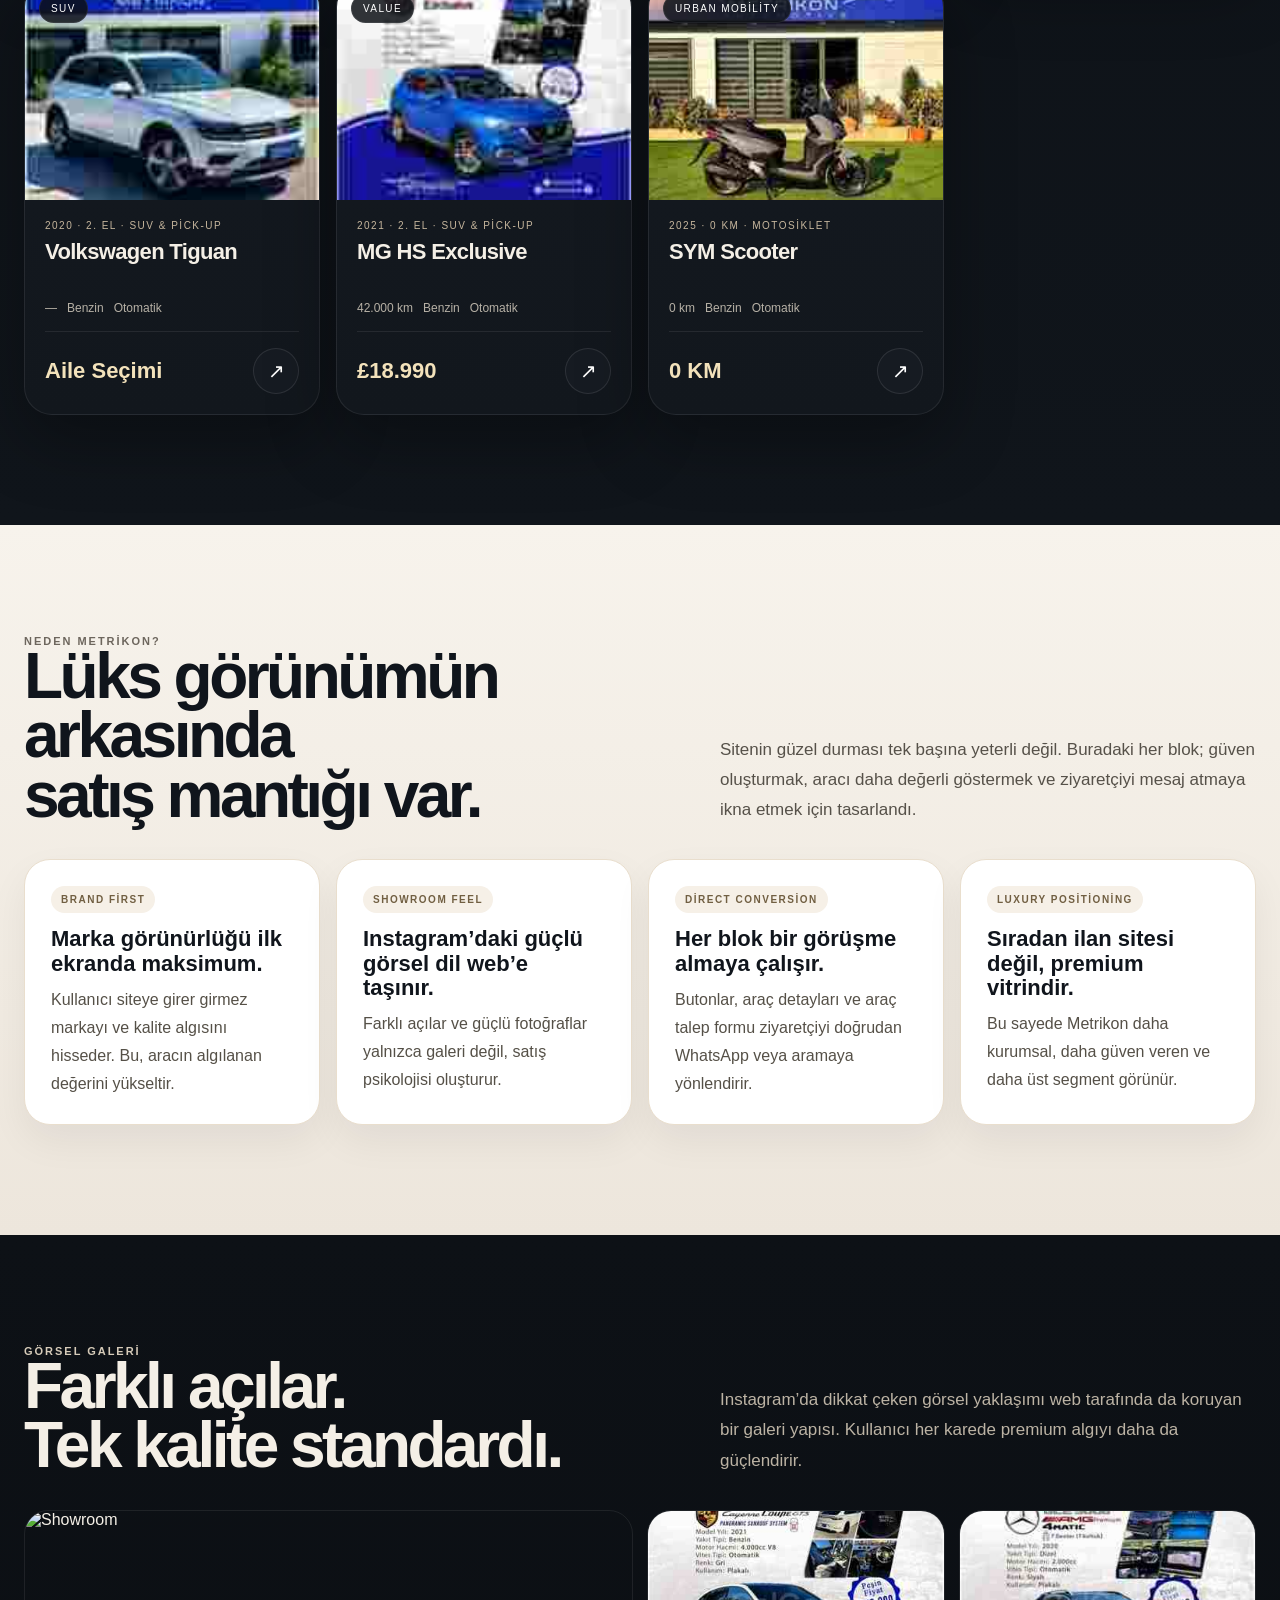
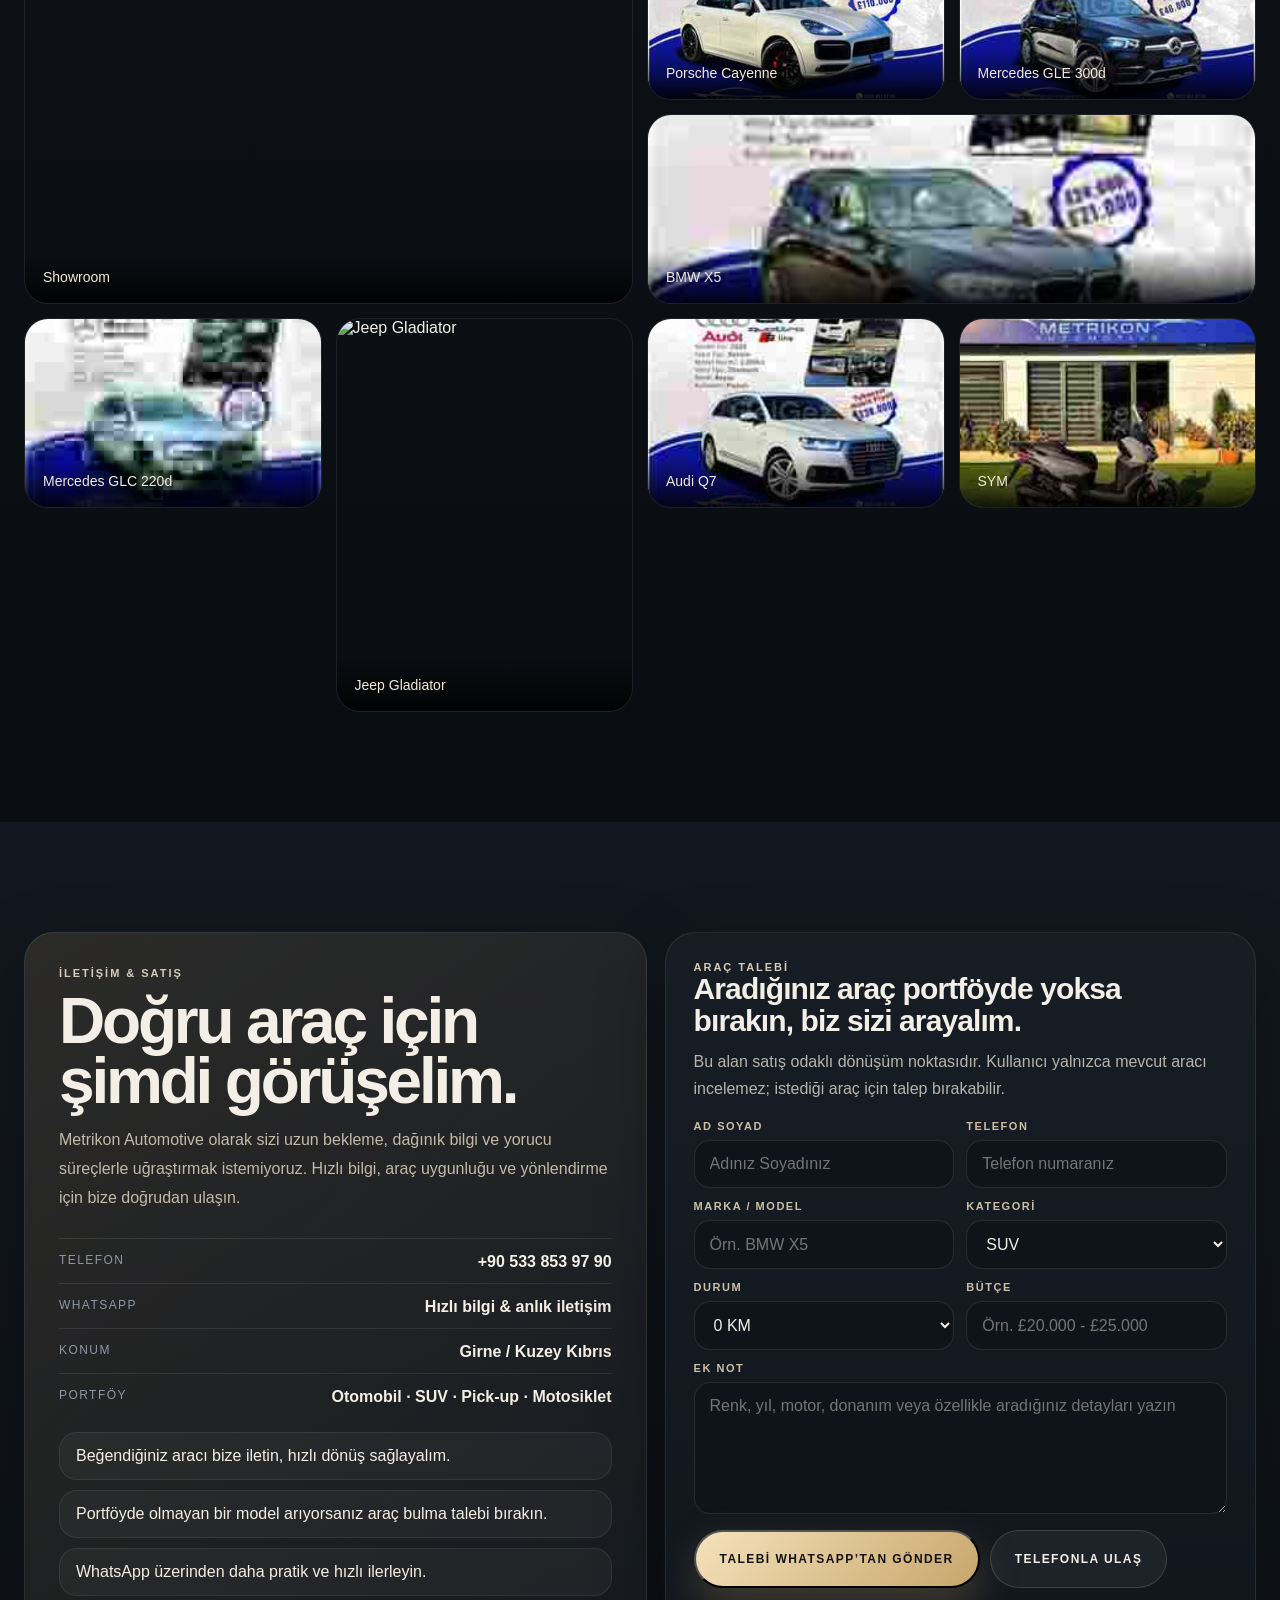
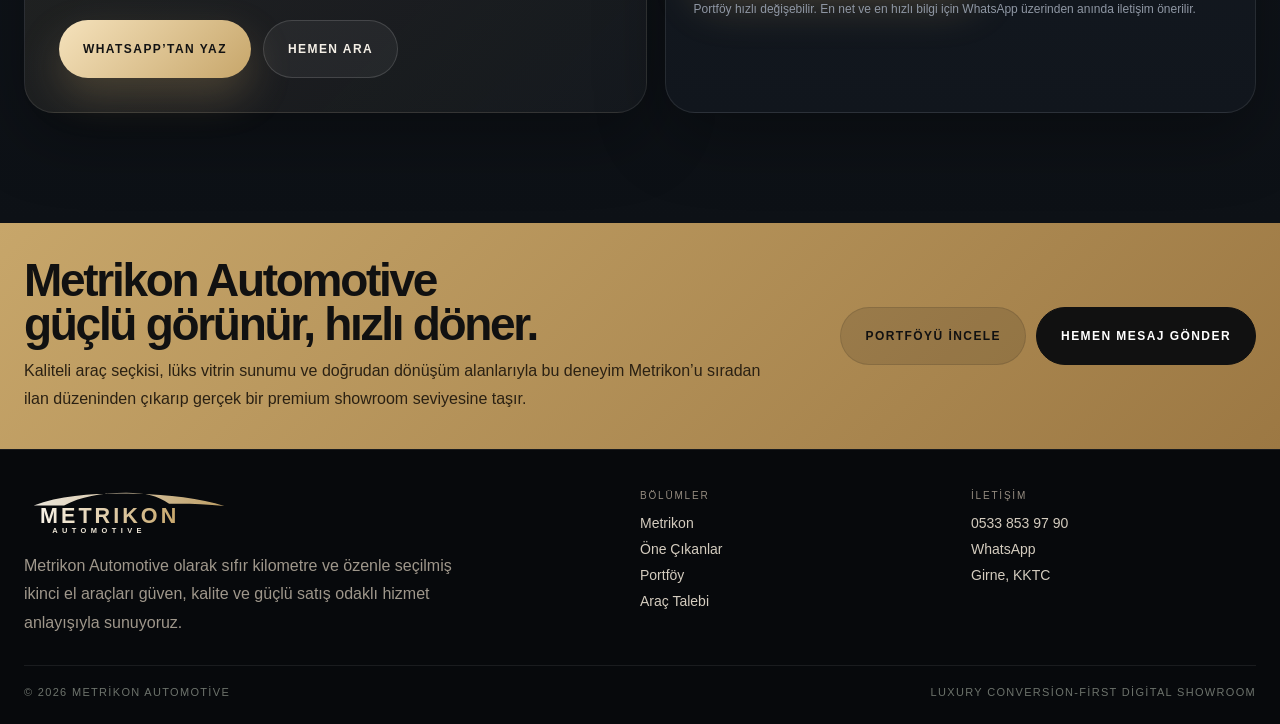
==== commit a21b3dd1: "Publish one-file static Metrikon site" ====
--- a/index.html
+++ b/index.html
@@ -1,22 +1,373 @@
-<!doctype html><html lang="tr"><head><meta charset="utf-8"><meta name="viewport" content="width=device-width,initial-scale=1"><title>Metrikon Automotive</title><meta name="theme-color" content="#090b0e"></head><body style="margin:0;background:#090b0e;color:#fff;font-family:Arial,sans-serif"><div id="loading" style="min-height:100vh;display:grid;place-items:center;text-align:center;padding:30px"><div><div style="font-size:22px;font-weight:800;letter-spacing:.08em">METRIKON AUTOMOTIVE</div><div style="margin-top:12px;color:#b8b1a5">Premium showroom yükleniyor…</div></div></div><script>
-const proxyImage=u=>{if(!/^https?:\/\//i.test(u))return u;return 'https://images.weserv.nl/?url='+encodeURIComponent(u)+'&output=jpg&q=88'};
-const proxify=s=>s
-.replace(/https:\/\/www\.gelgezgor\.com\/uploads\/images\/[^\"'\s)]+/g,proxyImage)
-.replace(/https:\/\/domcar\.com\.cy\/upload\/resize_cache\/iblock\/[^\"'\s)]+/g,proxyImage);
-Promise.all([
- ...['page-1.txt','page-2.txt','page-3.txt','page-4.txt','page-5.txt'].map(x=>fetch(x,{cache:'no-store'}).then(r=>{if(!r.ok)throw new Error(x);return r.text()})),
- fetch('style.css',{cache:'no-store'}).then(r=>{if(!r.ok)throw new Error('style.css');return r.text()}),
- fetch('app.js',{cache:'no-store'}).then(r=>{if(!r.ok)throw new Error('app.js');return r.text()})
-]).then(all=>{
- let html=proxify(all.slice(0,5).join(''));
- const css=proxify(all[5]);
- const js=proxify(all[6]).replace(/<\/script>/gi,'<\\/script>');
- html=html.replace('<link rel="stylesheet" href="style.css">','<style>'+css+'</style>');
- html=html.replace('<script src="app.js"></script>','<script>'+js+'<\/script>');
- html=html.replace(/<img /g,'<img referrerpolicy="no-referrer" loading="eager" ');
- document.open();document.write(html);document.close();
-}).catch(e=>{
- console.error(e);
- document.getElementById('loading').innerHTML='<div><div style="font-size:20px;font-weight:800">Site yüklenemedi.</div><div style="margin-top:10px;color:#b8b1a5">Lütfen sayfayı yenileyin.</div></div>';
-});
-</script></body></html>+<!doctype html>
+<html lang="tr">
+<head>
+<meta charset="utf-8">
+<meta name="viewport" content="width=device-width, initial-scale=1">
+<title>Metrikon Automotive | Premium Showroom</title>
+<meta name="description" content="Metrikon Automotive — premium, lüks ve satış odaklı dijital showroom deneyimi.">
+<style>:root{--bg:#0b0d10;--bg2:#12151a;--panel:#141920;--panel2:#171d25;--line:rgba(255,255,255,.10);--soft:rgba(255,255,255,.05);--ink:#f4efe6;--muted:#b7b1a3;--gold:#c7a66a;--gold2:#f5e2bc;--white:#fff;--accent:#1f6bff;--green:#1db56b;--shadow:0 24px 70px rgba(0,0,0,.32)}
+*{box-sizing:border-box} html{scroll-behavior:smooth} body{margin:0;background:radial-gradient(circle at 15% 10%,rgba(199,166,106,.09),transparent 24%),radial-gradient(circle at 85% 16%,rgba(255,255,255,.04),transparent 18%),linear-gradient(180deg,#090b0e,#0b0d10 28%,#101419 64%,#090b0e 100%);font-family:Inter,Arial,sans-serif;color:var(--ink);overflow-x:hidden} a{color:inherit;text-decoration:none} img{display:block;max-width:100%} button,input,select,textarea{font:inherit} button{cursor:pointer} .wrap{width:min(1440px,calc(100% - 48px));margin:auto} .mini{font-size:11px;letter-spacing:.18em;text-transform:uppercase;font-weight:800;color:#d6cbb9} .gold{color:var(--gold2)} .section{padding:110px 0} h1,h2,h3,h4,p{margin:0}
+header{position:fixed;inset:0 0 auto 0;z-index:120;background:linear-gradient(180deg,rgba(6,8,11,.94),rgba(6,8,11,.72),rgba(6,8,11,0));backdrop-filter:blur(12px)} .nav{height:92px;display:flex;align-items:center;gap:28px} .brandMark{width:210px;height:auto} .navLinks{margin-left:auto;display:flex;align-items:center;gap:26px;font-size:12px;font-weight:800;letter-spacing:.12em;text-transform:uppercase} .navLinks a{opacity:.84} .navLinks a:hover{opacity:1} .navCtas{display:flex;gap:10px;margin-left:8px} .pill{height:46px;padding:0 18px;border-radius:999px;display:inline-flex;align-items:center;justify-content:center;font-size:12px;font-weight:800;letter-spacing:.12em;text-transform:uppercase;border:1px solid rgba(255,255,255,.12)} .pill.whats{background:linear-gradient(135deg,#1a1f27,#12161c);box-shadow:var(--shadow)} .pill.call{background:linear-gradient(135deg,var(--gold),#b88d48);color:#111}
+.hero{position:relative;min-height:100vh;overflow:hidden} .heroBg{position:absolute;inset:0;background:url("[data-uri]") center/cover no-repeat;opacity:.34;transform:scale(1.03)} .heroShade{position:absolute;inset:0;background:linear-gradient(90deg,rgba(6,8,11,.95),rgba(6,8,11,.75) 46%,rgba(6,8,11,.30) 72%,rgba(6,8,11,.88)),linear-gradient(180deg,rgba(6,8,11,.14),rgba(6,8,11,.74))} .heroGrid{position:absolute;inset:0;background-image:linear-gradient(rgba(255,255,255,.04) 1px,transparent 1px),linear-gradient(90deg,rgba(255,255,255,.04) 1px,transparent 1px);background-size:64px 64px;opacity:.16;mask-image:linear-gradient(180deg,transparent,black 20%,black 82%,transparent)}
+.heroInner{position:relative;z-index:2;display:grid;grid-template-columns:1.02fr .98fr;gap:34px;align-items:end;min-height:100vh;padding:145px 0 36px} .heroLeft{max-width:760px} .heroLogo{width:min(690px,96%)} .heroKicker{display:flex;gap:10px;flex-wrap:wrap;margin:18px 0 16px} .chip{padding:10px 14px;border-radius:999px;background:rgba(255,255,255,.06);border:1px solid rgba(255,255,255,.11);font-size:11px;letter-spacing:.12em;text-transform:uppercase;font-weight:800;color:#e7ddcf} .heroTitle{font-size:clamp(48px,7vw,102px);line-height:.90;letter-spacing:-.065em;margin-bottom:20px} .heroTitle span{display:block;color:var(--gold2)} .heroSub{max-width:690px;color:#d6d0c3;font-size:18px;line-height:1.82;margin-bottom:28px} .heroActions{display:flex;flex-wrap:wrap;gap:12px;margin-bottom:22px} .btn{height:58px;padding:0 24px;border-radius:999px;display:inline-flex;align-items:center;justify-content:center;font-size:12px;font-weight:800;letter-spacing:.12em;text-transform:uppercase} .btnPrimary{background:linear-gradient(135deg,var(--gold2),var(--gold));color:#131313;box-shadow:0 18px 42px rgba(199,166,106,.26)} .btnGhost{background:rgba(255,255,255,.05);border:1px solid rgba(255,255,255,.14)} .btnDark{background:#141920;border:1px solid rgba(255,255,255,.12)} .heroNote{display:flex;gap:16px;flex-wrap:wrap;font-size:12px;color:#a9b0bc;letter-spacing:.08em;text-transform:uppercase;font-weight:700} .heroNote span{display:inline-flex;align-items:center;gap:8px} .dot{width:8px;height:8px;border-radius:50%;background:var(--gold)}
+.heroRight{display:grid;grid-template-columns:1.16fr .84fr;grid-template-rows:240px 240px 170px;gap:14px} .showTile{position:relative;overflow:hidden;border-radius:28px;background:#111;border:1px solid rgba(255,255,255,.10);box-shadow:var(--shadow)} .showTile.big{grid-row:1/span 2} .showTile img{width:100%;height:100%;object-fit:cover;transition:.55s} .showTile:hover img{transform:scale(1.05)} .showTile:before{content:"";position:absolute;inset:0;background:linear-gradient(180deg,rgba(0,0,0,.08),rgba(0,0,0,.84));z-index:1} .showLabel{position:absolute;left:18px;right:18px;bottom:18px;z-index:2} .showLabel small{display:block;font-size:10px;letter-spacing:.16em;text-transform:uppercase;color:#ddd1bf;margin-bottom:8px} .showLabel b{font-size:25px;line-height:1.04;display:block}
+.ribbon{margin-top:-1px;position:relative;z-index:3} .ribbonInner{display:grid;grid-template-columns:repeat(5,1fr);gap:14px;background:linear-gradient(180deg,rgba(20,25,32,.92),rgba(16,20,25,.92));border:1px solid rgba(255,255,255,.10);border-radius:28px;padding:16px;box-shadow:var(--shadow)} .rCard{padding:16px 18px;border-radius:20px;background:rgba(255,255,255,.03);border:1px solid rgba(255,255,255,.08)} .rCard b{display:block;font-size:24px;margin-bottom:8px} .rCard span{font-size:12px;line-height:1.5;color:#bdb6a9;text-transform:uppercase;letter-spacing:.1em}
+.sectionHead{display:grid;grid-template-columns:1fr .8fr;gap:26px;align-items:end;margin-bottom:34px} .sectionHead h2{font-size:clamp(42px,5vw,78px);line-height:.93;letter-spacing:-.055em} .sectionHead p{color:#bcb3a4;font-size:17px;line-height:1.78;max-width:700px}
+.statement{background:linear-gradient(180deg,rgba(20,25,32,.54),rgba(18,22,28,.2))} .grid3{display:grid;grid-template-columns:1.2fr .9fr .9fr;gap:16px} .panel{border-radius:30px;border:1px solid rgba(255,255,255,.09);background:linear-gradient(180deg,rgba(255,255,255,.04),rgba(255,255,255,.025));padding:30px;box-shadow:var(--shadow)} .panel.large{background:linear-gradient(135deg,rgba(199,166,106,.16),rgba(255,255,255,.03))} .panel .num{font-size:11px;letter-spacing:.16em;text-transform:uppercase;color:#ddd0bd;margin-bottom:14px} .panel h3{font-size:30px;line-height:1.05;letter-spacing:-.04em;margin-bottom:12px} .panel p{color:#bbb5ab;line-height:1.8} .stack{display:grid;gap:10px;margin-top:22px} .stack div{padding:14px 16px;border-radius:16px;background:rgba(255,255,255,.03);border:1px solid rgba(255,255,255,.08)}
+.signature{background:linear-gradient(180deg,#efe9df,#f8f5ef);color:#10151c} .signature .mini{color:#6d665d} .signature .sectionHead p{color:#59554c} .sigGrid{display:grid;grid-template-columns:1.15fr .85fr .85fr;grid-template-rows:410px 290px;gap:16px} .sig{position:relative;overflow:hidden;border-radius:30px;background:#111;cursor:pointer;box-shadow:0 20px 48px rgba(19,24,30,.12)} .sig:first-child{grid-row:1/span 2} .sig img{width:100%;height:100%;object-fit:cover;transition:.55s} .sig:hover img{transform:scale(1.04)} .sig:before{content:"";position:absolute;inset:0;background:linear-gradient(180deg,rgba(0,0,0,.05),rgba(0,0,0,.82));z-index:1} .sigCopy{position:absolute;left:22px;right:22px;bottom:22px;z-index:2;color:#fff} .sigCopy small{display:block;font-size:11px;letter-spacing:.16em;text-transform:uppercase;color:#ddd3c5;margin-bottom:8px} .sigCopy h3{font-size:32px;line-height:1.03;letter-spacing:-.04em;margin-bottom:8px} .sigCopy .price{font-size:22px;font-weight:900} .sigArrow{position:absolute;top:18px;right:18px;z-index:2;width:46px;height:46px;border-radius:50%;display:grid;place-items:center;background:rgba(255,255,255,.14);color:#fff;font-size:20px}
+.splitCta{background:linear-gradient(135deg,#0f1318,#191f27)} .splitBox{display:grid;grid-template-columns:1fr auto;gap:24px;align-items:center;padding:34px 38px;border:1px solid rgba(255,255,255,.10);border-radius:30px;background:linear-gradient(135deg,rgba(199,166,106,.14),rgba(255,255,255,.03));box-shadow:var(--shadow)} .splitBox h3{font-size:44px;line-height:.96;letter-spacing:-.05em;margin-bottom:12px} .splitBox p{max-width:760px;color:#c3b9aa;line-height:1.85} .ctaGroup{display:flex;gap:10px;flex-wrap:wrap;justify-content:flex-end}
+.catalog{background:linear-gradient(180deg,#0c1015,#10151b)} .filters{display:grid;grid-template-columns:2fr 1fr 1fr auto;gap:10px;margin-bottom:22px} .filters input,.filters select{height:58px;border:1px solid rgba(255,255,255,.10);background:#151a21;color:var(--ink);border-radius:18px;padding:0 16px;outline:none} .count{display:flex;align-items:center;justify-content:flex-end;font-size:12px;font-weight:800;letter-spacing:.12em;text-transform:uppercase;color:#c9bea9} .carGrid{display:grid;grid-template-columns:repeat(4,1fr);gap:16px} .car{background:linear-gradient(180deg,#141920,#12171d);border:1px solid rgba(255,255,255,.08);border-radius:28px;overflow:hidden;box-shadow:var(--shadow);transition:.25s} .car:hover{transform:translateY(-4px)} .carMedia{position:relative;aspect-ratio:1.34;cursor:pointer;background:#111} .carMedia img{width:100%;height:100%;object-fit:cover} .tag{position:absolute;left:14px;top:14px;padding:8px 11px;border-radius:999px;background:rgba(13,17,22,.85);border:1px solid rgba(255,255,255,.08);font-size:10px;letter-spacing:.14em;text-transform:uppercase;color:#fff} .carBody{padding:20px} .meta{font-size:10px;letter-spacing:.15em;text-transform:uppercase;color:#c7b79e;margin-bottom:8px} .carBody h3{font-size:22px;letter-spacing:-.03em;margin-bottom:12px;min-height:50px} .specs{display:flex;flex-wrap:wrap;gap:10px;font-size:12px;color:#b7b1a6;padding-bottom:16px;border-bottom:1px solid rgba(255,255,255,.08)} .carBottom{display:flex;align-items:center;justify-content:space-between;gap:12px;padding-top:16px} .carPrice{font-size:22px;font-weight:900;color:#f3e2bb} .detailBtn{width:46px;height:46px;border-radius:50%;border:1px solid rgba(255,255,255,.10);background:#161b22;color:#fff;font-size:20px}
+.why{background:linear-gradient(180deg,#f7f3ec,#ede6dc);color:#10151c} .why .mini{color:#6d665d} .why .sectionHead p{color:#565149} .benefits{display:grid;grid-template-columns:repeat(4,1fr);gap:16px} .benefit{background:#fff;border:1px solid #e9decd;border-radius:26px;padding:26px;box-shadow:0 16px 38px rgba(18,24,30,.06)} .benefit b{display:block;font-size:22px;line-height:1.1;margin-bottom:10px} .benefit p{color:#555047;line-height:1.75} .benefit small{display:inline-flex;padding:8px 10px;border-radius:999px;background:#f6f0e7;color:#715f42;font-size:10px;font-weight:800;letter-spacing:.15em;text-transform:uppercase;margin-bottom:14px}
+.gallery{background:linear-gradient(180deg,#0d1116,#0a0d11)} .galleryGrid{display:grid;grid-template-columns:repeat(4,1fr);grid-auto-rows:190px;gap:14px} .galleryItem{position:relative;overflow:hidden;border-radius:24px;border:1px solid rgba(255,255,255,.08);margin:0} .galleryItem.wide{grid-column:span 2} .galleryItem.tall{grid-row:span 2} .galleryItem img{width:100%;height:100%;object-fit:cover;transition:.55s} .galleryItem:hover img{transform:scale(1.05)} .galleryItem figcaption{position:absolute;left:0;right:0;bottom:0;padding:18px;background:linear-gradient(180deg,transparent,rgba(0,0,0,.86));font-size:14px;color:#f2ebdd}
+.leads{background:linear-gradient(180deg,#131820,#0d1116)} .leadGrid{display:grid;grid-template-columns:1fr .95fr;gap:18px} .leadInfo{padding:34px;border-radius:30px;border:1px solid rgba(255,255,255,.09);background:linear-gradient(135deg,rgba(199,166,106,.14),rgba(255,255,255,.03));box-shadow:var(--shadow)} .leadInfo h2{font-size:clamp(40px,5vw,72px);line-height:.94;letter-spacing:-.05em;margin:12px 0 14px} .leadInfo p{color:#c3baa8;line-height:1.82} .leadRows{display:grid;gap:12px;margin:26px 0 26px} .leadRow{display:flex;justify-content:space-between;gap:16px;border-top:1px solid rgba(255,255,255,.09);padding-top:14px} .leadRow span{font-size:12px;color:#8f97a4;letter-spacing:.12em;text-transform:uppercase} .leadRow b{text-align:right} .leadStack{display:grid;gap:10px} .leadStack div{padding:14px 16px;border-radius:18px;background:rgba(255,255,255,.04);border:1px solid rgba(255,255,255,.08)} .leadForm{padding:28px;border-radius:30px;border:1px solid rgba(255,255,255,.09);background:linear-gradient(180deg,#171d25,#11161d);box-shadow:var(--shadow)} .leadForm h3{font-size:30px;line-height:1.08;letter-spacing:-.03em;margin-bottom:10px} .leadForm p{color:#b9b4ac;line-height:1.7;margin-bottom:18px} .formGrid{display:grid;grid-template-columns:1fr 1fr;gap:12px} .field{display:grid;gap:8px} .field label{font-size:11px;letter-spacing:.14em;text-transform:uppercase;color:#cdbfa6;font-weight:800} .field input,.field select,.field textarea{width:100%;border:1px solid rgba(255,255,255,.10);background:#0f141a;color:var(--ink);border-radius:16px;padding:14px 15px;outline:none} .field textarea{min-height:132px;resize:vertical} .field.full{grid-column:1/-1} .formActions{display:flex;flex-wrap:wrap;gap:10px;margin-top:16px} .tiny{font-size:12px;color:#8f97a4;line-height:1.6;margin-top:12px}
+.contactBand{background:linear-gradient(135deg,#c7a66a,#9c7843);color:#111} .contactBand .inner{display:grid;grid-template-columns:1fr auto;gap:20px;align-items:center;padding:36px 0} .contactBand h3{font-size:46px;line-height:.95;letter-spacing:-.05em;margin-bottom:10px} .contactBand p{color:#2b2113;line-height:1.75;max-width:760px}
+footer{padding:40px 0 26px;background:#07090c;border-top:1px solid rgba(255,255,255,.08)} .footerGrid{display:grid;grid-template-columns:1.2fr .6fr .6fr;gap:46px} .footerTitle{font-size:10px;letter-spacing:.18em;text-transform:uppercase;color:#958c80;margin-bottom:14px} .footerLinks{display:grid;gap:10px;color:#d4ccbf;font-size:14px} .footerNote{max-width:460px;color:#9f978b;line-height:1.78;margin-top:8px} .copy{margin-top:28px;padding-top:20px;border-top:1px solid rgba(255,255,255,.08);display:flex;justify-content:space-between;gap:16px;color:#6d736c;font-size:11px;letter-spacing:.12em;text-transform:uppercase}
+.floatBar{position:fixed;right:20px;bottom:20px;z-index:150;display:grid;gap:10px} .fab{width:62px;height:62px;border-radius:50%;display:grid;place-items:center;color:#fff;box-shadow:var(--shadow)} .fab.wa{background:#18b667} .fab.call{background:linear-gradient(135deg,var(--gold),#ae8242);color:#111}
+.mobileDock{display:none} .modal{position:fixed;inset:0;display:none;align-items:center;justify-content:center;padding:18px;background:rgba(4,6,9,.86);z-index:200;backdrop-filter:blur(10px)} .modal.open{display:flex} .modalBox{width:min(1100px,96vw);max-height:92vh;overflow:auto;background:#fff;color:#111827;border-radius:34px;display:grid;grid-template-columns:1.04fr .96fr;position:relative} .modalImg{min-height:560px;background:#111} .modalImg img{width:100%;height:100%;object-fit:cover} .close{position:absolute;right:16px;top:16px;width:46px;height:46px;border:0;border-radius:50%;background:#eef2f6;font-size:22px} .modalInfo{padding:38px} .mMeta{font-size:11px;letter-spacing:.15em;text-transform:uppercase;color:#6b7688} .modalInfo h3{font-size:42px;line-height:.97;letter-spacing:-.05em;margin:10px 0 8px} .mPrice{font-size:30px;font-weight:900;color:#ba8d49;margin-bottom:16px} .mDesc{color:#5e6776;line-height:1.8;font-size:15px;margin-bottom:18px} .mSpecs{display:grid;grid-template-columns:1fr 1fr;border-top:1px solid #e8edf3;border-left:1px solid #e8edf3;margin-bottom:22px} .mSpecs div{padding:15px;border-right:1px solid #e8edf3;border-bottom:1px solid #e8edf3;color:#6f7b8f;font-size:12px} .mSpecs b{display:block;color:#0f1727;font-size:14px;margin-top:4px} .mActions{display:flex;gap:10px;flex-wrap:wrap}
+@media(max-width:1200px){.heroInner,.leadGrid,.grid3{grid-template-columns:1fr} .heroRight{grid-template-columns:1fr 1fr;grid-template-rows:220px 220px 160px} .ribbonInner{grid-template-columns:repeat(2,1fr)} .sigGrid{grid-template-columns:1fr 1fr;grid-template-rows:380px 280px 280px} .sig:first-child{grid-row:1/span 2} .carGrid,.benefits{grid-template-columns:repeat(2,1fr)} .galleryGrid{grid-template-columns:repeat(3,1fr)} .splitBox{grid-template-columns:1fr} .ctaGroup{justify-content:flex-start} }
+@media(max-width:760px){.wrap{width:calc(100% - 28px)} header{background:linear-gradient(180deg,rgba(6,8,11,.97),rgba(6,8,11,.90),rgba(6,8,11,.25))} .nav{height:84px} .brandMark{width:164px} .navLinks,.navCtas{display:none} .heroInner{grid-template-columns:1fr;padding-top:112px;padding-bottom:26px;gap:26px} .heroTitle{font-size:48px} .heroSub{font-size:15px} .heroRight{grid-template-columns:1fr;grid-template-rows:320px 210px 210px 170px} .showTile.big{grid-row:auto} .ribbonInner{grid-template-columns:1fr 1fr} .section{padding:82px 0} .sectionHead{grid-template-columns:1fr;gap:16px} .sectionHead h2{font-size:42px} .sigGrid,.galleryGrid,.carGrid,.benefits,.footerGrid{grid-template-columns:1fr} .galleryItem.wide,.galleryItem.tall{grid-column:auto;grid-row:auto} .filters{grid-template-columns:1fr 1fr} .filters input{grid-column:1/-1} .count{justify-content:flex-start} .contactBand .inner{grid-template-columns:1fr} .contactBand h3,.splitBox h3{font-size:34px} .formGrid{grid-template-columns:1fr} .modalBox{grid-template-columns:1fr} .modalImg{min-height:300px} .modalInfo{padding:26px} .copy{flex-direction:column} .floatBar{display:none} .mobileDock{display:grid;grid-template-columns:1fr 1fr;gap:10px;position:fixed;left:14px;right:14px;bottom:14px;z-index:150} .mobileDock a{height:56px;border-radius:18px;display:flex;align-items:center;justify-content:center;font-size:12px;font-weight:800;letter-spacing:.12em;text-transform:uppercase;box-shadow:var(--shadow)} .mobileDock .m1{background:#1bb86b;color:#fff} .mobileDock .m2{background:linear-gradient(135deg,var(--gold2),var(--gold));color:#111} body{padding-bottom:76px} }</style>
+</head>
+<body>
+<header>
+  <div class="wrap nav">
+    <a href="#top" aria-label="Metrikon Automotive"><svg class="brandMark" viewBox="0 0 760 180" aria-label="Metrikon Automotive"><defs><linearGradient id="g1" x1="0" x2="1"><stop stop-color="#f8f2e7"/><stop offset="1" stop-color="#c7a66a"/></linearGradient></defs><path d="M35 56 C145 14, 295 10, 410 14 C520 18, 640 30, 725 58 C650 50, 585 49, 525 50 C485 20, 440 12, 370 10 C275 10, 205 25, 145 56 C112 56,78 56,35 56Z" fill="url(#g1)" opacity=".95"/><text x="58" y="118" font-size="78" font-weight="900" font-family="Arial, sans-serif" letter-spacing="11" fill="url(#g1)">METRIKON</text><text x="102" y="154" font-size="27" font-weight="700" font-family="Arial, sans-serif" letter-spacing="16" fill="#efe7d8">AUTOMOTIVE</text></svg></a>
+    <nav class="navLinks">
+      <a href="#about">Metrikon</a>
+      <a href="#signature">Öne Çıkanlar</a>
+      <a href="#portfolio">Portföy</a>
+      <a href="#leadForm">Araç Talebi</a>
+      <a href="#contact">İletişim</a>
+    </nav>
+    <div class="navCtas">
+      <a class="pill whats" href="https://wa.me/905338539790" target="_blank">WhatsApp’tan Sor</a>
+      <a class="pill call" href="tel:+905338539790">Hemen Ara</a>
+    </div>
+  </div>
+</header>
+
+<main id="top">
+  <section class="hero">
+    <div class="heroBg"></div>
+    <div class="heroShade"></div>
+    <div class="heroGrid"></div>
+    <div class="wrap heroInner">
+      <div class="heroLeft">
+        <svg class="heroLogo" viewBox="0 0 760 180" aria-label="Metrikon Automotive"><defs><linearGradient id="g1" x1="0" x2="1"><stop stop-color="#f8f2e7"/><stop offset="1" stop-color="#c7a66a"/></linearGradient></defs><path d="M35 56 C145 14, 295 10, 410 14 C520 18, 640 30, 725 58 C650 50, 585 49, 525 50 C485 20, 440 12, 370 10 C275 10, 205 25, 145 56 C112 56,78 56,35 56Z" fill="url(#g1)" opacity=".95"/><text x="58" y="118" font-size="78" font-weight="900" font-family="Arial, sans-serif" letter-spacing="11" fill="url(#g1)">METRIKON</text><text x="102" y="154" font-size="27" font-weight="700" font-family="Arial, sans-serif" letter-spacing="16" fill="#efe7d8">AUTOMOTIVE</text></svg>
+        <div class="heroKicker">
+          <span class="chip">Girne / Kuzey Kıbrıs</span>
+          <span class="chip">0 KM & Premium 2. El</span>
+          <span class="chip">WhatsApp ile Hızlı Teklif</span>
+        </div>
+        <h1 class="heroTitle">Beklemeyin.<span>Doğru aracı bugün bulun.</span></h1>
+        <p class="heroSub">Metrikon Automotive olarak sıfır kilometre ve özenle seçilmiş ikinci el araçları yalnızca sergilemiyoruz; hızlı iletişim, güçlü sunum ve satışa dönük net bir deneyimle size ulaştırıyoruz. Portföy değişir, iyi araç beklemez. Siz de vakit kaybetmeden bizimle iletişime geçin.</p>
+        <div class="heroActions">
+          <a class="btn btnPrimary" href="#portfolio">Güncel Portföyü İncele</a>
+          <a class="btn btnGhost" href="#leadForm">Araç Bulma Talebi Oluştur</a>
+          <a class="btn btnDark" href="https://wa.me/905338539790" target="_blank">WhatsApp’tan Portföy İste</a>
+        </div>
+        <div class="heroNote">
+          <span><i class="dot"></i> Hızlı geri dönüş</span>
+          <span><i class="dot"></i> Güçlü araç seçkisi</span>
+          <span><i class="dot"></i> Satış odaklı danışmanlık</span>
+        </div>
+      </div>
+      <div class="heroRight">
+        <article class="showTile big" onclick="openModal('cayenne')"><img src="[data-uri]" alt="Porsche Cayenne"><div class="showLabel"><small>Signature Choice</small><b>Porsche Cayenne</b></div></article>
+        <article class="showTile" onclick="openModal('gle300d')"><img src="[data-uri]" alt="Mercedes GLE 300d"><div class="showLabel"><small>Luxury Stock</small><b>Mercedes GLE 300d</b></div></article>
+        <article class="showTile" onclick="openModal('x5')"><img src="[data-uri]" alt="BMW X5"><div class="showLabel"><small>Performance</small><b>BMW X5</b></div></article>
+        <article class="showTile" onclick="openModal('jeepg')"><img src="[data-uri]" alt="Jeep Gladiator"><div class="showLabel"><small>Adventure Line</small><b>Jeep Gladiator</b></div></article>
+      </div>
+    </div>
+  </section>
+
+  <section class="ribbon">
+    <div class="wrap">
+      <div class="ribbonInner">
+        <div class="rCard"><b>0 KM</b><span>Sıfır kilometre seçenekler</span></div>
+        <div class="rCard"><b>2. El</b><span>Özenle seçilmiş stok</span></div>
+        <div class="rCard"><b>VIP</b><span>Randevu ve danışmanlık</span></div>
+        <div class="rCard"><b>Takas</b><span>Değerleme odaklı yaklaşım</span></div>
+        <div class="rCard"><b>Hızlı</b><span>WhatsApp’tan anında iletişim</span></div>
+      </div>
+    </div>
+  </section>
+
+  <section class="section statement" id="about">
+    <div class="wrap">
+      <div class="sectionHead">
+        <div>
+          <div class="mini">Marka Odaklı Deneyim</div>
+          <h2>İlan sitesi değil.<br>Lüks bir satış sahnesi.</h2>
+        </div>
+        <p>Bu yapı sıradan bir araç listeleme sayfası gibi davranmaz. Kullanıcıyı doğrudan markanın içine alır, öne çıkan araçları satacak biçimde vitrine çıkarır ve ziyaretçiyi tek tıkla görüşmeye çevirir. Amaç güzel görünmek değil; iyi görünürken daha çok mesaj ve daha çok satış görüşmesi almaktır.</p>
+      </div>
+      <div class="grid3">
+        <article class="panel large">
+          <div class="num">01 / İlk Etki</div>
+          <h3>Logo önde, güven önde, satış önde.</h3>
+          <p>İlk ekranda filtre değil, marka görünür. Büyük logo, güçlü tipografi, premium araç görselleri ve net çağrılar sayesinde kullanıcı daha ilk saniyede Metrikon Automotive’in seviyesini hisseder.</p>
+          <div class="stack">
+            <div>İlk ekranda büyük logo ve güçlü headline</div>
+            <div>Öne çıkan araçlar satışa hizmet edecek şekilde vitrinlenir</div>
+            <div>WhatsApp ve çağrı butonları her an erişilebilir kalır</div>
+          </div>
+        </article>
+        <article class="panel">
+          <div class="num">02 / Satış Dili</div>
+          <h3>Yumuşak değil, net ve dönüştüren mesajlar.</h3>
+          <p>Metinler Metrikon’un kendi ağzından konuşur. “Bakabilirsiniz” değil, “beklemeyin — iletişime geçin” der. Bu da ziyaretçiyi kararsızlıktan aksiyona taşır.</p>
+        </article>
+        <article class="panel">
+          <div class="num">03 / Aksiyon</div>
+          <h3>Araç beğenen ziyaretçi hemen iletişime geçer.</h3>
+          <p>Her araç kartı, her büyük vitrin ve form alanı doğrudan satış görüşmesine çıkar. Kullanıcıyı kaybettiren ara adımlar azaltılır.</p>
+        </article>
+      </div>
+    </div>
+  </section>
+
+  <section class="section signature" id="signature">
+    <div class="wrap">
+      <div class="sectionHead">
+        <div>
+          <div class="mini">Öne Çıkan Seçkiler</div>
+          <h2>Markayı taşıyan araçlar.<br>İlk bakışta etki.</h2>
+        </div>
+        <p>Buradaki amaç çok araç göstermek değil; doğru araçları doğru görsellerle sahneye çıkarmak. Ziyaretçi, Metrikon Automotive’in kalite standardını ilk birkaç saniyede anlamalı.</p>
+      </div>
+      <div class="sigGrid">
+        <article class="sig" onclick="openModal('cayenne')"><img src="[data-uri]" alt="Porsche Cayenne"><div class="sigArrow">↗</div><div class="sigCopy"><small>Signature flagship</small><h3>Porsche Cayenne</h3><div class="price">Özel seçki</div></div></article>
+        <article class="sig" onclick="openModal('gle300d')"><img src="[data-uri]" alt="Mercedes GLE 300d"><div class="sigArrow">↗</div><div class="sigCopy"><small>Luxury SUV</small><h3>Mercedes GLE 300d</h3><div class="price">Öne çıkan araç</div></div></article>
+        <article class="sig" onclick="openModal('x5')"><img src="[data-uri]" alt="BMW X5"><div class="sigArrow">↗</div><div class="sigCopy"><small>Premium performance</small><h3>BMW X5</h3><div class="price">Premium SUV</div></div></article>
+        <article class="sig" onclick="openModal('audiq7')"><img src="[data-uri]" alt="Audi Q7"><div class="sigArrow">↗</div><div class="sigCopy"><small>Prestige selection</small><h3>Audi Q7</h3><div class="price">Prestij seçki</div></div></article>
+      </div>
+    </div>
+  </section>
+
+  <section class="section splitCta">
+    <div class="wrap">
+      <div class="splitBox">
+        <div>
+          <div class="mini">Aksiyon Alanı</div>
+          <h3>Beğendiğiniz aracı kaçırmayın.</h3>
+          <p>Portföy sürekli değişebilir. Bugün gördüğünüz aracı yarın bulamayabilirsiniz. Hızlı bilgi, fiyat ve müsaitlik için doğrudan bizimle iletişime geçin.</p>
+        </div>
+        <div class="ctaGroup">
+          <a class="btn btnPrimary" href="https://wa.me/905338539790" target="_blank">WhatsApp’tan Sor</a>
+          <a class="btn btnGhost" href="tel:+905338539790">Hemen Ara</a>
+        </div>
+      </div>
+    </div>
+  </section>
+
+  <section class="section catalog" id="portfolio">
+    <div class="wrap">
+      <div class="sectionHead">
+        <div>
+          <div class="mini">Güncel Portföy</div>
+          <h2>Bugün satılabilecek<br>araçları görün.</h2>
+        </div>
+        <p>Bu bölüm işlevsel ama yine premium. Ziyaretçi aradığı segmenti bulur, araç kartında yeterli ön bilgiyi alır ve tek tıkla detay veya iletişime geçiş yapar.</p>
+      </div>
+      <div class="filters">
+        <input id="q" type="search" placeholder="Marka veya model ara…">
+        <select id="cat"><option value="">Tüm kategoriler</option><option>Otomobil</option><option>SUV & Pick-up</option><option>Motosiklet</option></select>
+        <select id="status"><option value="">0 KM + 2. El</option><option>0 KM</option><option>2. El</option></select>
+        <div class="count" id="count"></div>
+      </div>
+      <div class="carGrid" id="cards"></div>
+    </div>
+  </section>
+
+  <section class="section why">
+    <div class="wrap">
+      <div class="sectionHead">
+        <div>
+          <div class="mini">Neden Metrikon?</div>
+          <h2>Lüks görünümün arkasında<br>satış mantığı var.</h2>
+        </div>
+        <p>Sitenin güzel durması tek başına yeterli değil. Buradaki her blok; güven oluşturmak, aracı daha değerli göstermek ve ziyaretçiyi mesaj atmaya ikna etmek için tasarlandı.</p>
+      </div>
+      <div class="benefits">
+        <article class="benefit"><small>Brand First</small><b>Marka görünürlüğü ilk ekranda maksimum.</b><p>Kullanıcı siteye girer girmez markayı ve kalite algısını hisseder. Bu, aracın algılanan değerini yükseltir.</p></article>
+        <article class="benefit"><small>Showroom Feel</small><b>Instagram’daki güçlü görsel dil web’e taşınır.</b><p>Farklı açılar ve güçlü fotoğraflar yalnızca galeri değil, satış psikolojisi oluşturur.</p></article>
+        <article class="benefit"><small>Direct Conversion</small><b>Her blok bir görüşme almaya çalışır.</b><p>Butonlar, araç detayları ve araç talep formu ziyaretçiyi doğrudan WhatsApp veya aramaya yönlendirir.</p></article>
+        <article class="benefit"><small>Luxury Positioning</small><b>Sıradan ilan sitesi değil, premium vitrindir.</b><p>Bu sayede Metrikon daha kurumsal, daha güven veren ve daha üst segment görünür.</p></article>
+      </div>
+    </div>
+  </section>
+
+  <section class="section gallery" id="gallery">
+    <div class="wrap">
+      <div class="sectionHead">
+        <div>
+          <div class="mini">Görsel Galeri</div>
+          <h2>Farklı açılar.<br>Tek kalite standardı.</h2>
+        </div>
+        <p>Instagram’da dikkat çeken görsel yaklaşımı web tarafında da koruyan bir galeri yapısı. Kullanıcı her karede premium algıyı daha da güçlendirir.</p>
+      </div>
+      <div class="galleryGrid"><figure class="galleryItem wide tall"><img src="[data-uri]" alt="Showroom"><figcaption>Showroom</figcaption></figure>
+<figure class="galleryItem "><img src="[data-uri]" alt="Porsche Cayenne"><figcaption>Porsche Cayenne</figcaption></figure>
+<figure class="galleryItem "><img src="[data-uri]" alt="Mercedes GLE 300d"><figcaption>Mercedes GLE 300d</figcaption></figure>
+<figure class="galleryItem wide"><img src="[data-uri]" alt="BMW X5"><figcaption>BMW X5</figcaption></figure>
+<figure class="galleryItem "><img src="[data-uri]" alt="Mercedes GLC 220d"><figcaption>Mercedes GLC 220d</figcaption></figure>
+<figure class="galleryItem tall"><img src="[data-uri]" alt="Jeep Gladiator"><figcaption>Jeep Gladiator</figcaption></figure>
+<figure class="galleryItem "><img src="[data-uri]" alt="Audi Q7"><figcaption>Audi Q7</figcaption></figure>
+<figure class="galleryItem  "><img src="[data-uri]" alt="SYM"><figcaption>SYM</figcaption></figure></div>
+    </div>
+  </section>
+
+  <section class="section leads" id="contact">
+    <div class="wrap leadGrid">
+      <div class="leadInfo">
+        <div class="mini">İletişim & Satış</div>
+        <h2>Doğru araç için<br>şimdi görüşelim.</h2>
+        <p>Metrikon Automotive olarak sizi uzun bekleme, dağınık bilgi ve yorucu süreçlerle uğraştırmak istemiyoruz. Hızlı bilgi, araç uygunluğu ve yönlendirme için bize doğrudan ulaşın.</p>
+        <div class="leadRows">
+          <div class="leadRow"><span>Telefon</span><b>+90 533 853 97 90</b></div>
+          <div class="leadRow"><span>WhatsApp</span><b>Hızlı bilgi & anlık iletişim</b></div>
+          <div class="leadRow"><span>Konum</span><b>Girne / Kuzey Kıbrıs</b></div>
+          <div class="leadRow"><span>Portföy</span><b>Otomobil · SUV · Pick-up · Motosiklet</b></div>
+        </div>
+        <div class="leadStack">
+          <div>Beğendiğiniz aracı bize iletin, hızlı dönüş sağlayalım.</div>
+          <div>Portföyde olmayan bir model arıyorsanız araç bulma talebi bırakın.</div>
+          <div>WhatsApp üzerinden daha pratik ve hızlı ilerleyin.</div>
+        </div>
+        <div class="heroActions" style="margin-top:24px;margin-bottom:0">
+          <a class="btn btnPrimary" href="https://wa.me/905338539790" target="_blank">WhatsApp’tan Yaz</a>
+          <a class="btn btnGhost" href="tel:+905338539790">Hemen Ara</a>
+        </div>
+      </div>
+      <div class="leadForm" id="leadForm">
+        <div class="mini">Araç Talebi</div>
+        <h3>Aradığınız araç portföyde yoksa bırakın, biz sizi arayalım.</h3>
+        <p>Bu alan satış odaklı dönüşüm noktasıdır. Kullanıcı yalnızca mevcut aracı incelemez; istediği araç için talep bırakabilir.</p>
+        <div class="formGrid">
+          <div class="field"><label>Ad Soyad</label><input id="fName" type="text" placeholder="Adınız Soyadınız"></div>
+          <div class="field"><label>Telefon</label><input id="fPhone" type="text" placeholder="Telefon numaranız"></div>
+          <div class="field"><label>Marka / Model</label><input id="fCar" type="text" placeholder="Örn. BMW X5"></div>
+          <div class="field"><label>Kategori</label><select id="fCat"><option>SUV</option><option>Sedan</option><option>Pick-up</option><option>Hatchback</option><option>Motosiklet</option><option>Fark Etmez</option></select></div>
+          <div class="field"><label>Durum</label><select id="fStatus"><option>0 KM</option><option>2. El</option><option>Fark Etmez</option></select></div>
+          <div class="field"><label>Bütçe</label><input id="fBudget" type="text" placeholder="Örn. £20.000 - £25.000"></div>
+          <div class="field full"><label>Ek Not</label><textarea id="fNote" placeholder="Renk, yıl, motor, donanım veya özellikle aradığınız detayları yazın"></textarea></div>
+        </div>
+        <div class="formActions">
+          <button class="btn btnPrimary" type="button" onclick="sendLead()">Talebi WhatsApp’tan Gönder</button>
+          <a class="btn btnGhost" href="tel:+905338539790">Telefonla Ulaş</a>
+        </div>
+        <div class="tiny">Portföy hızlı değişebilir. En net ve en hızlı bilgi için WhatsApp üzerinden anında iletişim önerilir.</div>
+      </div>
+    </div>
+  </section>
+
+  <section class="contactBand">
+    <div class="wrap inner">
+      <div>
+        <h3>Metrikon Automotive<br>güçlü görünür, hızlı döner.</h3>
+        <p>Kaliteli araç seçkisi, lüks vitrin sunumu ve doğrudan dönüşüm alanlarıyla bu deneyim Metrikon’u sıradan ilan düzeninden çıkarıp gerçek bir premium showroom seviyesine taşır.</p>
+      </div>
+      <div class="ctaGroup">
+        <a class="btn btnDark" style="background:rgba(17,17,17,.12);border-color:rgba(17,17,17,.12);color:#111" href="#portfolio">Portföyü İncele</a>
+        <a class="btn btnDark" style="background:#111;color:#fff;border-color:#111" href="https://wa.me/905338539790" target="_blank">Hemen Mesaj Gönder</a>
+      </div>
+    </div>
+  </section>
+</main>
+
+<footer>
+  <div class="wrap">
+    <div class="footerGrid">
+      <div>
+        <svg class="brandMark" viewBox="0 0 760 180" aria-label="Metrikon Automotive"><defs><linearGradient id="g1" x1="0" x2="1"><stop stop-color="#f8f2e7"/><stop offset="1" stop-color="#c7a66a"/></linearGradient></defs><path d="M35 56 C145 14, 295 10, 410 14 C520 18, 640 30, 725 58 C650 50, 585 49, 525 50 C485 20, 440 12, 370 10 C275 10, 205 25, 145 56 C112 56,78 56,35 56Z" fill="url(#g1)" opacity=".95"/><text x="58" y="118" font-size="78" font-weight="900" font-family="Arial, sans-serif" letter-spacing="11" fill="url(#g1)">METRIKON</text><text x="102" y="154" font-size="27" font-weight="700" font-family="Arial, sans-serif" letter-spacing="16" fill="#efe7d8">AUTOMOTIVE</text></svg>
+        <p class="footerNote">Metrikon Automotive olarak sıfır kilometre ve özenle seçilmiş ikinci el araçları güven, kalite ve güçlü satış odaklı hizmet anlayışıyla sunuyoruz.</p>
+      </div>
+      <div>
+        <div class="footerTitle">Bölümler</div>
+        <div class="footerLinks">
+          <a href="#about">Metrikon</a>
+          <a href="#signature">Öne Çıkanlar</a>
+          <a href="#portfolio">Portföy</a>
+          <a href="#leadForm">Araç Talebi</a>
+        </div>
+      </div>
+      <div>
+        <div class="footerTitle">İletişim</div>
+        <div class="footerLinks">
+          <a href="tel:+905338539790">0533 853 97 90</a>
+          <a href="https://wa.me/905338539790" target="_blank">WhatsApp</a>
+          <span>Girne, KKTC</span>
+        </div>
+      </div>
+    </div>
+    <div class="copy"><span>© 2026 Metrikon Automotive</span><span>Luxury conversion-first digital showroom</span></div>
+  </div>
+</footer>
+
+<div class="floatBar">
+  <a class="fab wa" href="https://wa.me/905338539790" target="_blank" aria-label="WhatsApp">✆</a>
+  <a class="fab call" href="tel:+905338539790" aria-label="Call">📞</a>
+</div>
+<div class="mobileDock">
+  <a class="m1" href="https://wa.me/905338539790" target="_blank">WhatsApp</a>
+  <a class="m2" href="tel:+905338539790">Ara</a>
+</div>
+
+<div class="modal" id="modal" onclick="if(event.target===this)closeModal()">
+  <div class="modalBox">
+    <button class="close" onclick="closeModal()">×</button>
+    <div class="modalImg" id="modalImg"></div>
+    <div class="modalInfo">
+      <div cla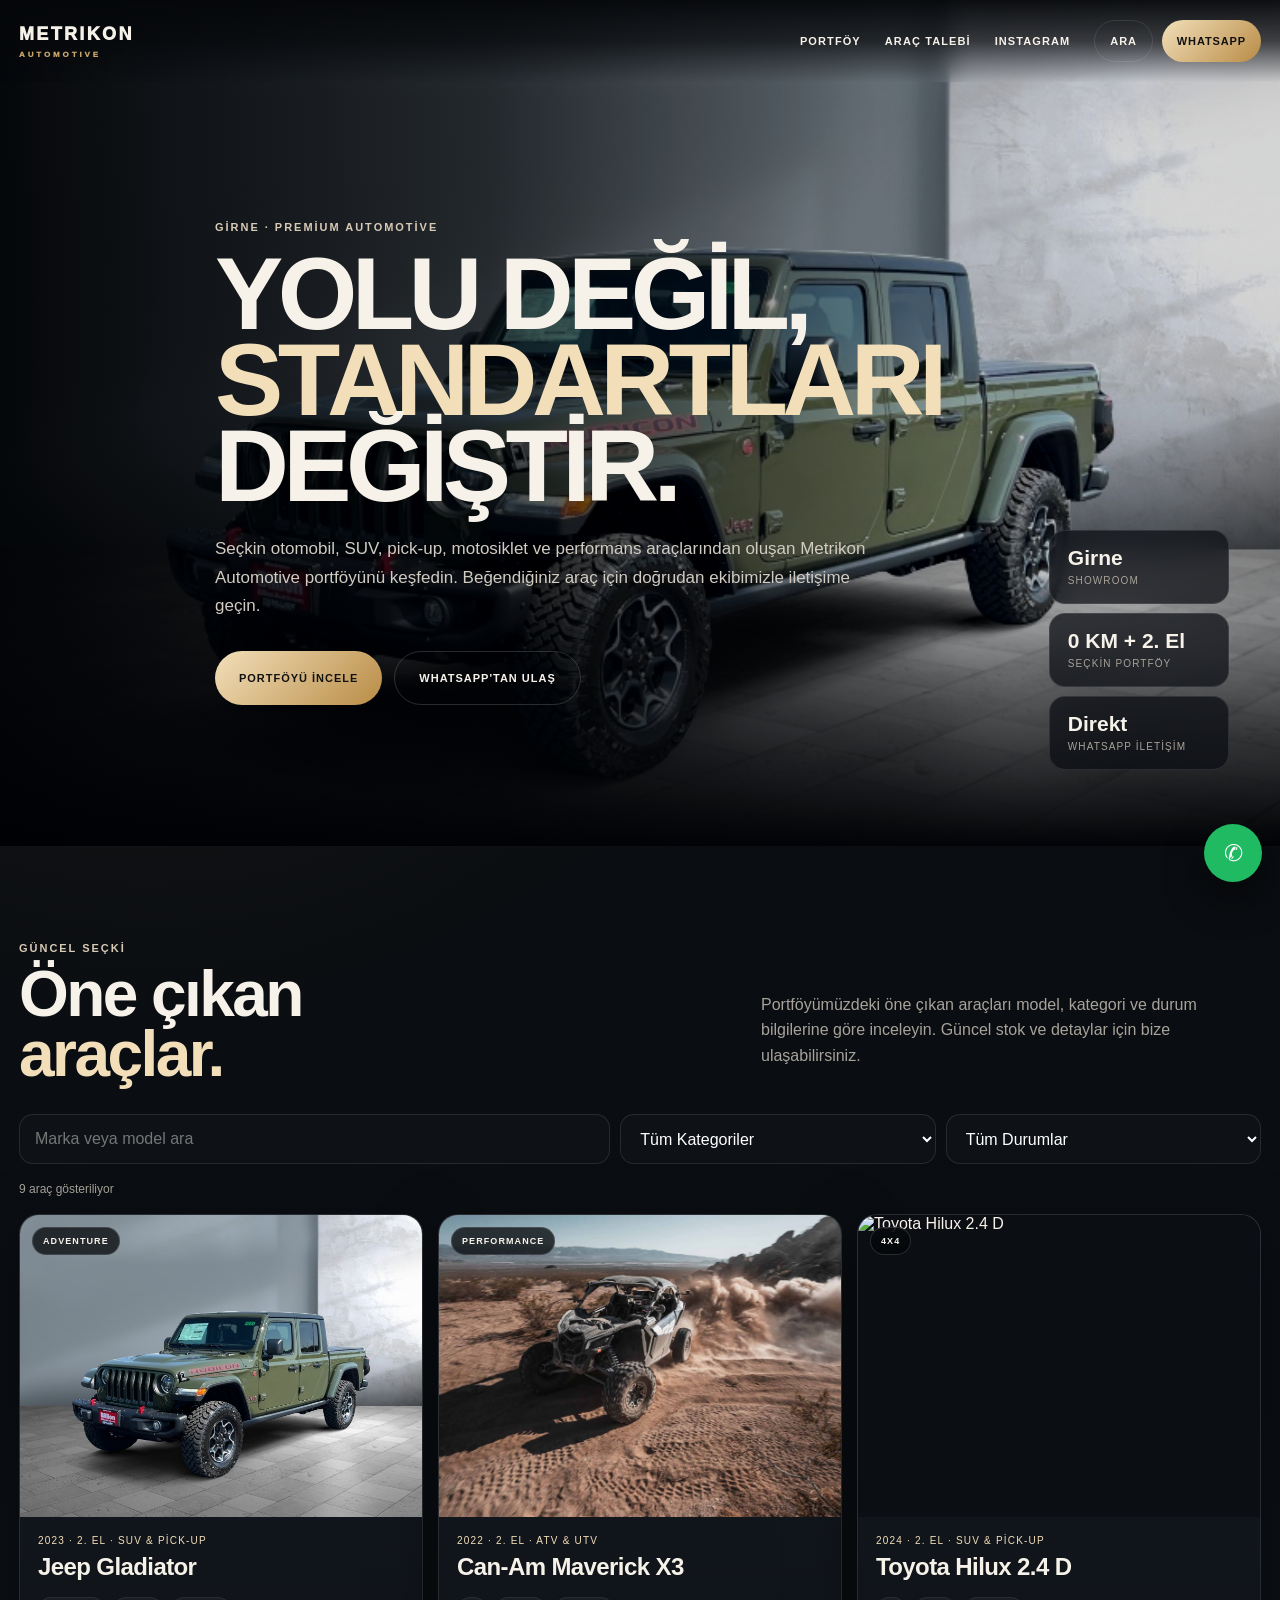
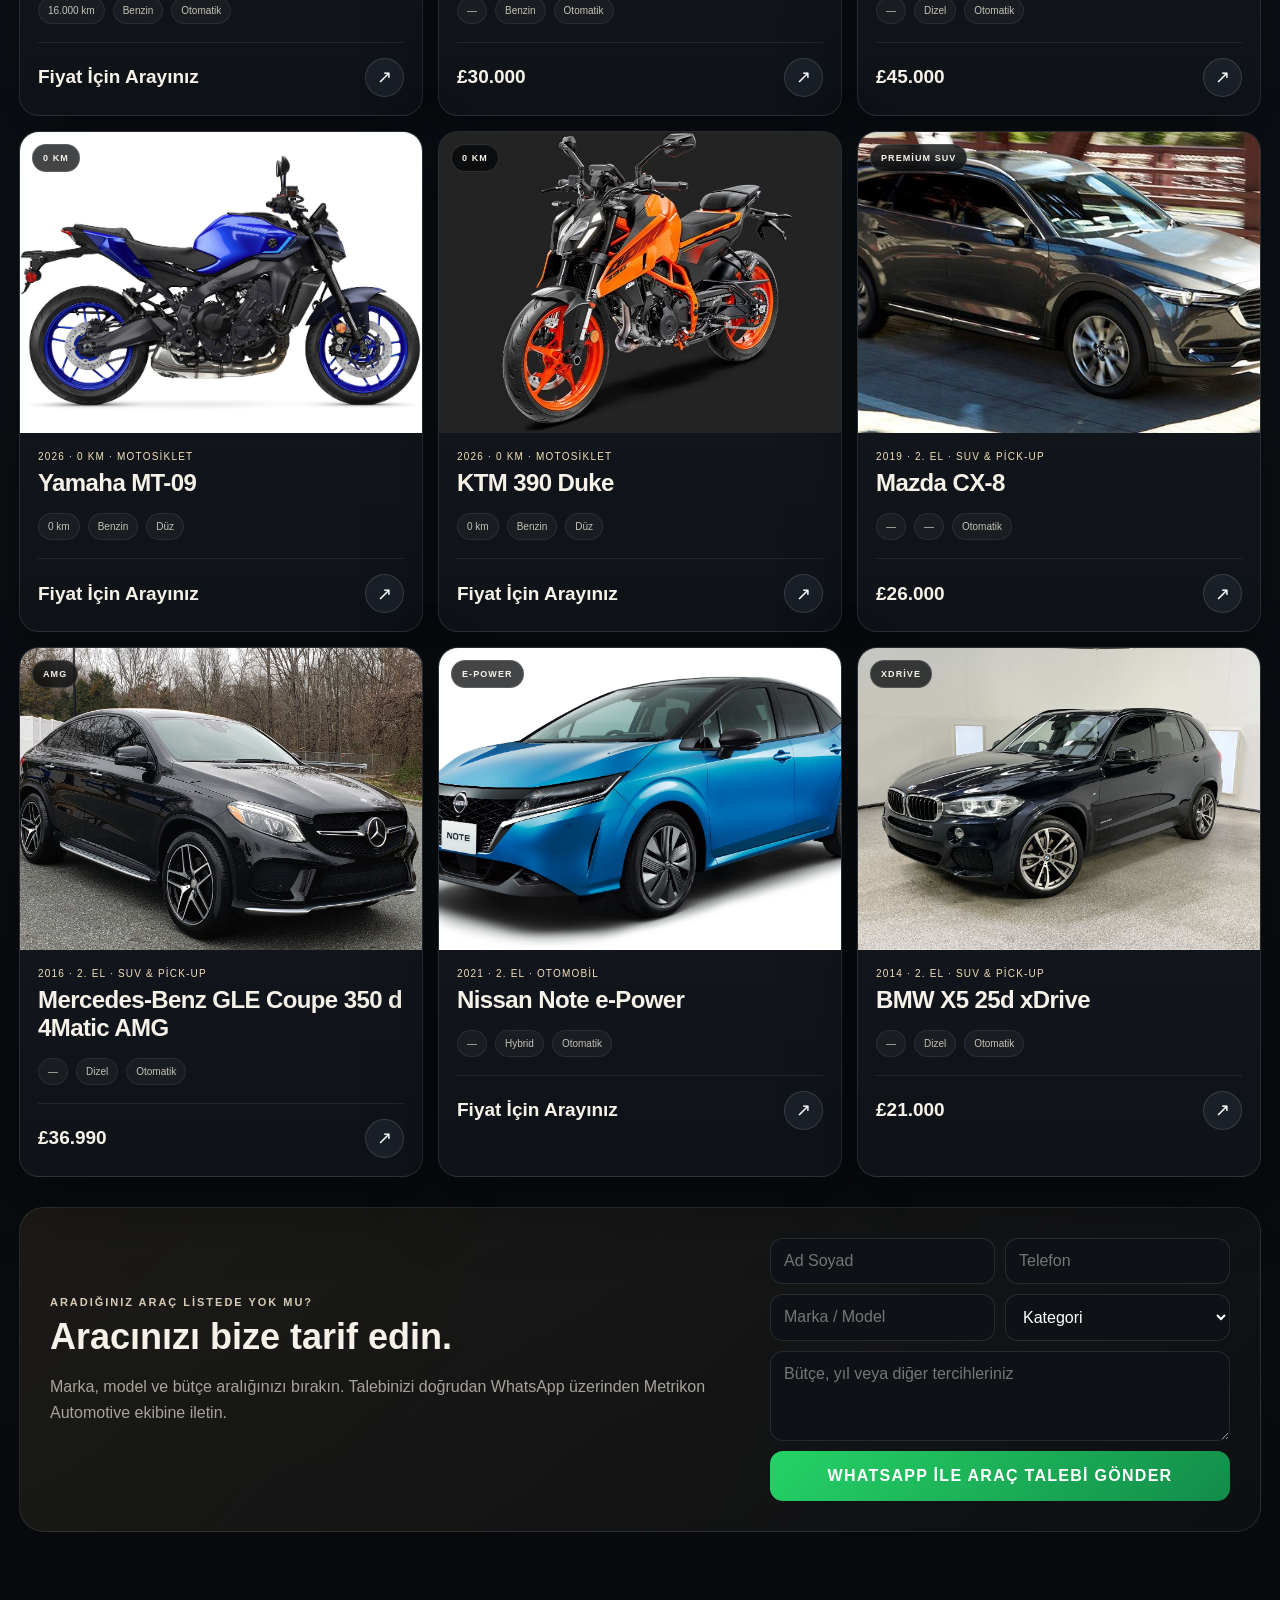
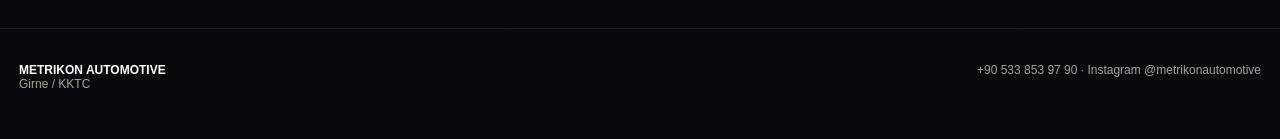
==== commit 11637289: "Publish final Metrikon demo" ====
--- a/index.html
+++ b/index.html
@@ -2,372 +2,48 @@
 <html lang="tr">
 <head>
 <meta charset="utf-8">
-<meta name="viewport" content="width=device-width, initial-scale=1">
-<title>Metrikon Automotive | Premium Showroom</title>
-<meta name="description" content="Metrikon Automotive — premium, lüks ve satış odaklı dijital showroom deneyimi.">
-<style>:root{--bg:#0b0d10;--bg2:#12151a;--panel:#141920;--panel2:#171d25;--line:rgba(255,255,255,.10);--soft:rgba(255,255,255,.05);--ink:#f4efe6;--muted:#b7b1a3;--gold:#c7a66a;--gold2:#f5e2bc;--white:#fff;--accent:#1f6bff;--green:#1db56b;--shadow:0 24px 70px rgba(0,0,0,.32)}
-*{box-sizing:border-box} html{scroll-behavior:smooth} body{margin:0;background:radial-gradient(circle at 15% 10%,rgba(199,166,106,.09),transparent 24%),radial-gradient(circle at 85% 16%,rgba(255,255,255,.04),transparent 18%),linear-gradient(180deg,#090b0e,#0b0d10 28%,#101419 64%,#090b0e 100%);font-family:Inter,Arial,sans-serif;color:var(--ink);overflow-x:hidden} a{color:inherit;text-decoration:none} img{display:block;max-width:100%} button,input,select,textarea{font:inherit} button{cursor:pointer} .wrap{width:min(1440px,calc(100% - 48px));margin:auto} .mini{font-size:11px;letter-spacing:.18em;text-transform:uppercase;font-weight:800;color:#d6cbb9} .gold{color:var(--gold2)} .section{padding:110px 0} h1,h2,h3,h4,p{margin:0}
-header{position:fixed;inset:0 0 auto 0;z-index:120;background:linear-gradient(180deg,rgba(6,8,11,.94),rgba(6,8,11,.72),rgba(6,8,11,0));backdrop-filter:blur(12px)} .nav{height:92px;display:flex;align-items:center;gap:28px} .brandMark{width:210px;height:auto} .navLinks{margin-left:auto;display:flex;align-items:center;gap:26px;font-size:12px;font-weight:800;letter-spacing:.12em;text-transform:uppercase} .navLinks a{opacity:.84} .navLinks a:hover{opacity:1} .navCtas{display:flex;gap:10px;margin-left:8px} .pill{height:46px;padding:0 18px;border-radius:999px;display:inline-flex;align-items:center;justify-content:center;font-size:12px;font-weight:800;letter-spacing:.12em;text-transform:uppercase;border:1px solid rgba(255,255,255,.12)} .pill.whats{background:linear-gradient(135deg,#1a1f27,#12161c);box-shadow:var(--shadow)} .pill.call{background:linear-gradient(135deg,var(--gold),#b88d48);color:#111}
-.hero{position:relative;min-height:100vh;overflow:hidden} .heroBg{position:absolute;inset:0;background:url("[data-uri]") center/cover no-repeat;opacity:.34;transform:scale(1.03)} .heroShade{position:absolute;inset:0;background:linear-gradient(90deg,rgba(6,8,11,.95),rgba(6,8,11,.75) 46%,rgba(6,8,11,.30) 72%,rgba(6,8,11,.88)),linear-gradient(180deg,rgba(6,8,11,.14),rgba(6,8,11,.74))} .heroGrid{position:absolute;inset:0;background-image:linear-gradient(rgba(255,255,255,.04) 1px,transparent 1px),linear-gradient(90deg,rgba(255,255,255,.04) 1px,transparent 1px);background-size:64px 64px;opacity:.16;mask-image:linear-gradient(180deg,transparent,black 20%,black 82%,transparent)}
-.heroInner{position:relative;z-index:2;display:grid;grid-template-columns:1.02fr .98fr;gap:34px;align-items:end;min-height:100vh;padding:145px 0 36px} .heroLeft{max-width:760px} .heroLogo{width:min(690px,96%)} .heroKicker{display:flex;gap:10px;flex-wrap:wrap;margin:18px 0 16px} .chip{padding:10px 14px;border-radius:999px;background:rgba(255,255,255,.06);border:1px solid rgba(255,255,255,.11);font-size:11px;letter-spacing:.12em;text-transform:uppercase;font-weight:800;color:#e7ddcf} .heroTitle{font-size:clamp(48px,7vw,102px);line-height:.90;letter-spacing:-.065em;margin-bottom:20px} .heroTitle span{display:block;color:var(--gold2)} .heroSub{max-width:690px;color:#d6d0c3;font-size:18px;line-height:1.82;margin-bottom:28px} .heroActions{display:flex;flex-wrap:wrap;gap:12px;margin-bottom:22px} .btn{height:58px;padding:0 24px;border-radius:999px;display:inline-flex;align-items:center;justify-content:center;font-size:12px;font-weight:800;letter-spacing:.12em;text-transform:uppercase} .btnPrimary{background:linear-gradient(135deg,var(--gold2),var(--gold));color:#131313;box-shadow:0 18px 42px rgba(199,166,106,.26)} .btnGhost{background:rgba(255,255,255,.05);border:1px solid rgba(255,255,255,.14)} .btnDark{background:#141920;border:1px solid rgba(255,255,255,.12)} .heroNote{display:flex;gap:16px;flex-wrap:wrap;font-size:12px;color:#a9b0bc;letter-spacing:.08em;text-transform:uppercase;font-weight:700} .heroNote span{display:inline-flex;align-items:center;gap:8px} .dot{width:8px;height:8px;border-radius:50%;background:var(--gold)}
-.heroRight{display:grid;grid-template-columns:1.16fr .84fr;grid-template-rows:240px 240px 170px;gap:14px} .showTile{position:relative;overflow:hidden;border-radius:28px;background:#111;border:1px solid rgba(255,255,255,.10);box-shadow:var(--shadow)} .showTile.big{grid-row:1/span 2} .showTile img{width:100%;height:100%;object-fit:cover;transition:.55s} .showTile:hover img{transform:scale(1.05)} .showTile:before{content:"";position:absolute;inset:0;background:linear-gradient(180deg,rgba(0,0,0,.08),rgba(0,0,0,.84));z-index:1} .showLabel{position:absolute;left:18px;right:18px;bottom:18px;z-index:2} .showLabel small{display:block;font-size:10px;letter-spacing:.16em;text-transform:uppercase;color:#ddd1bf;margin-bottom:8px} .showLabel b{font-size:25px;line-height:1.04;display:block}
-.ribbon{margin-top:-1px;position:relative;z-index:3} .ribbonInner{display:grid;grid-template-columns:repeat(5,1fr);gap:14px;background:linear-gradient(180deg,rgba(20,25,32,.92),rgba(16,20,25,.92));border:1px solid rgba(255,255,255,.10);border-radius:28px;padding:16px;box-shadow:var(--shadow)} .rCard{padding:16px 18px;border-radius:20px;background:rgba(255,255,255,.03);border:1px solid rgba(255,255,255,.08)} .rCard b{display:block;font-size:24px;margin-bottom:8px} .rCard span{font-size:12px;line-height:1.5;color:#bdb6a9;text-transform:uppercase;letter-spacing:.1em}
-.sectionHead{display:grid;grid-template-columns:1fr .8fr;gap:26px;align-items:end;margin-bottom:34px} .sectionHead h2{font-size:clamp(42px,5vw,78px);line-height:.93;letter-spacing:-.055em} .sectionHead p{color:#bcb3a4;font-size:17px;line-height:1.78;max-width:700px}
-.statement{background:linear-gradient(180deg,rgba(20,25,32,.54),rgba(18,22,28,.2))} .grid3{display:grid;grid-template-columns:1.2fr .9fr .9fr;gap:16px} .panel{border-radius:30px;border:1px solid rgba(255,255,255,.09);background:linear-gradient(180deg,rgba(255,255,255,.04),rgba(255,255,255,.025));padding:30px;box-shadow:var(--shadow)} .panel.large{background:linear-gradient(135deg,rgba(199,166,106,.16),rgba(255,255,255,.03))} .panel .num{font-size:11px;letter-spacing:.16em;text-transform:uppercase;color:#ddd0bd;margin-bottom:14px} .panel h3{font-size:30px;line-height:1.05;letter-spacing:-.04em;margin-bottom:12px} .panel p{color:#bbb5ab;line-height:1.8} .stack{display:grid;gap:10px;margin-top:22px} .stack div{padding:14px 16px;border-radius:16px;background:rgba(255,255,255,.03);border:1px solid rgba(255,255,255,.08)}
-.signature{background:linear-gradient(180deg,#efe9df,#f8f5ef);color:#10151c} .signature .mini{color:#6d665d} .signature .sectionHead p{color:#59554c} .sigGrid{display:grid;grid-template-columns:1.15fr .85fr .85fr;grid-template-rows:410px 290px;gap:16px} .sig{position:relative;overflow:hidden;border-radius:30px;background:#111;cursor:pointer;box-shadow:0 20px 48px rgba(19,24,30,.12)} .sig:first-child{grid-row:1/span 2} .sig img{width:100%;height:100%;object-fit:cover;transition:.55s} .sig:hover img{transform:scale(1.04)} .sig:before{content:"";position:absolute;inset:0;background:linear-gradient(180deg,rgba(0,0,0,.05),rgba(0,0,0,.82));z-index:1} .sigCopy{position:absolute;left:22px;right:22px;bottom:22px;z-index:2;color:#fff} .sigCopy small{display:block;font-size:11px;letter-spacing:.16em;text-transform:uppercase;color:#ddd3c5;margin-bottom:8px} .sigCopy h3{font-size:32px;line-height:1.03;letter-spacing:-.04em;margin-bottom:8px} .sigCopy .price{font-size:22px;font-weight:900} .sigArrow{position:absolute;top:18px;right:18px;z-index:2;width:46px;height:46px;border-radius:50%;display:grid;place-items:center;background:rgba(255,255,255,.14);color:#fff;font-size:20px}
-.splitCta{background:linear-gradient(135deg,#0f1318,#191f27)} .splitBox{display:grid;grid-template-columns:1fr auto;gap:24px;align-items:center;padding:34px 38px;border:1px solid rgba(255,255,255,.10);border-radius:30px;background:linear-gradient(135deg,rgba(199,166,106,.14),rgba(255,255,255,.03));box-shadow:var(--shadow)} .splitBox h3{font-size:44px;line-height:.96;letter-spacing:-.05em;margin-bottom:12px} .splitBox p{max-width:760px;color:#c3b9aa;line-height:1.85} .ctaGroup{display:flex;gap:10px;flex-wrap:wrap;justify-content:flex-end}
-.catalog{background:linear-gradient(180deg,#0c1015,#10151b)} .filters{display:grid;grid-template-columns:2fr 1fr 1fr auto;gap:10px;margin-bottom:22px} .filters input,.filters select{height:58px;border:1px solid rgba(255,255,255,.10);background:#151a21;color:var(--ink);border-radius:18px;padding:0 16px;outline:none} .count{display:flex;align-items:center;justify-content:flex-end;font-size:12px;font-weight:800;letter-spacing:.12em;text-transform:uppercase;color:#c9bea9} .carGrid{display:grid;grid-template-columns:repeat(4,1fr);gap:16px} .car{background:linear-gradient(180deg,#141920,#12171d);border:1px solid rgba(255,255,255,.08);border-radius:28px;overflow:hidden;box-shadow:var(--shadow);transition:.25s} .car:hover{transform:translateY(-4px)} .carMedia{position:relative;aspect-ratio:1.34;cursor:pointer;background:#111} .carMedia img{width:100%;height:100%;object-fit:cover} .tag{position:absolute;left:14px;top:14px;padding:8px 11px;border-radius:999px;background:rgba(13,17,22,.85);border:1px solid rgba(255,255,255,.08);font-size:10px;letter-spacing:.14em;text-transform:uppercase;color:#fff} .carBody{padding:20px} .meta{font-size:10px;letter-spacing:.15em;text-transform:uppercase;color:#c7b79e;margin-bottom:8px} .carBody h3{font-size:22px;letter-spacing:-.03em;margin-bottom:12px;min-height:50px} .specs{display:flex;flex-wrap:wrap;gap:10px;font-size:12px;color:#b7b1a6;padding-bottom:16px;border-bottom:1px solid rgba(255,255,255,.08)} .carBottom{display:flex;align-items:center;justify-content:space-between;gap:12px;padding-top:16px} .carPrice{font-size:22px;font-weight:900;color:#f3e2bb} .detailBtn{width:46px;height:46px;border-radius:50%;border:1px solid rgba(255,255,255,.10);background:#161b22;color:#fff;font-size:20px}
-.why{background:linear-gradient(180deg,#f7f3ec,#ede6dc);color:#10151c} .why .mini{color:#6d665d} .why .sectionHead p{color:#565149} .benefits{display:grid;grid-template-columns:repeat(4,1fr);gap:16px} .benefit{background:#fff;border:1px solid #e9decd;border-radius:26px;padding:26px;box-shadow:0 16px 38px rgba(18,24,30,.06)} .benefit b{display:block;font-size:22px;line-height:1.1;margin-bottom:10px} .benefit p{color:#555047;line-height:1.75} .benefit small{display:inline-flex;padding:8px 10px;border-radius:999px;background:#f6f0e7;color:#715f42;font-size:10px;font-weight:800;letter-spacing:.15em;text-transform:uppercase;margin-bottom:14px}
-.gallery{background:linear-gradient(180deg,#0d1116,#0a0d11)} .galleryGrid{display:grid;grid-template-columns:repeat(4,1fr);grid-auto-rows:190px;gap:14px} .galleryItem{position:relative;overflow:hidden;border-radius:24px;border:1px solid rgba(255,255,255,.08);margin:0} .galleryItem.wide{grid-column:span 2} .galleryItem.tall{grid-row:span 2} .galleryItem img{width:100%;height:100%;object-fit:cover;transition:.55s} .galleryItem:hover img{transform:scale(1.05)} .galleryItem figcaption{position:absolute;left:0;right:0;bottom:0;padding:18px;background:linear-gradient(180deg,transparent,rgba(0,0,0,.86));font-size:14px;color:#f2ebdd}
-.leads{background:linear-gradient(180deg,#131820,#0d1116)} .leadGrid{display:grid;grid-template-columns:1fr .95fr;gap:18px} .leadInfo{padding:34px;border-radius:30px;border:1px solid rgba(255,255,255,.09);background:linear-gradient(135deg,rgba(199,166,106,.14),rgba(255,255,255,.03));box-shadow:var(--shadow)} .leadInfo h2{font-size:clamp(40px,5vw,72px);line-height:.94;letter-spacing:-.05em;margin:12px 0 14px} .leadInfo p{color:#c3baa8;line-height:1.82} .leadRows{display:grid;gap:12px;margin:26px 0 26px} .leadRow{display:flex;justify-content:space-between;gap:16px;border-top:1px solid rgba(255,255,255,.09);padding-top:14px} .leadRow span{font-size:12px;color:#8f97a4;letter-spacing:.12em;text-transform:uppercase} .leadRow b{text-align:right} .leadStack{display:grid;gap:10px} .leadStack div{padding:14px 16px;border-radius:18px;background:rgba(255,255,255,.04);border:1px solid rgba(255,255,255,.08)} .leadForm{padding:28px;border-radius:30px;border:1px solid rgba(255,255,255,.09);background:linear-gradient(180deg,#171d25,#11161d);box-shadow:var(--shadow)} .leadForm h3{font-size:30px;line-height:1.08;letter-spacing:-.03em;margin-bottom:10px} .leadForm p{color:#b9b4ac;line-height:1.7;margin-bottom:18px} .formGrid{display:grid;grid-template-columns:1fr 1fr;gap:12px} .field{display:grid;gap:8px} .field label{font-size:11px;letter-spacing:.14em;text-transform:uppercase;color:#cdbfa6;font-weight:800} .field input,.field select,.field textarea{width:100%;border:1px solid rgba(255,255,255,.10);background:#0f141a;color:var(--ink);border-radius:16px;padding:14px 15px;outline:none} .field textarea{min-height:132px;resize:vertical} .field.full{grid-column:1/-1} .formActions{display:flex;flex-wrap:wrap;gap:10px;margin-top:16px} .tiny{font-size:12px;color:#8f97a4;line-height:1.6;margin-top:12px}
-.contactBand{background:linear-gradient(135deg,#c7a66a,#9c7843);color:#111} .contactBand .inner{display:grid;grid-template-columns:1fr auto;gap:20px;align-items:center;padding:36px 0} .contactBand h3{font-size:46px;line-height:.95;letter-spacing:-.05em;margin-bottom:10px} .contactBand p{color:#2b2113;line-height:1.75;max-width:760px}
-footer{padding:40px 0 26px;background:#07090c;border-top:1px solid rgba(255,255,255,.08)} .footerGrid{display:grid;grid-template-columns:1.2fr .6fr .6fr;gap:46px} .footerTitle{font-size:10px;letter-spacing:.18em;text-transform:uppercase;color:#958c80;margin-bottom:14px} .footerLinks{display:grid;gap:10px;color:#d4ccbf;font-size:14px} .footerNote{max-width:460px;color:#9f978b;line-height:1.78;margin-top:8px} .copy{margin-top:28px;padding-top:20px;border-top:1px solid rgba(255,255,255,.08);display:flex;justify-content:space-between;gap:16px;color:#6d736c;font-size:11px;letter-spacing:.12em;text-transform:uppercase}
-.floatBar{position:fixed;right:20px;bottom:20px;z-index:150;display:grid;gap:10px} .fab{width:62px;height:62px;border-radius:50%;display:grid;place-items:center;color:#fff;box-shadow:var(--shadow)} .fab.wa{background:#18b667} .fab.call{background:linear-gradient(135deg,var(--gold),#ae8242);color:#111}
-.mobileDock{display:none} .modal{position:fixed;inset:0;display:none;align-items:center;justify-content:center;padding:18px;background:rgba(4,6,9,.86);z-index:200;backdrop-filter:blur(10px)} .modal.open{display:flex} .modalBox{width:min(1100px,96vw);max-height:92vh;overflow:auto;background:#fff;color:#111827;border-radius:34px;display:grid;grid-template-columns:1.04fr .96fr;position:relative} .modalImg{min-height:560px;background:#111} .modalImg img{width:100%;height:100%;object-fit:cover} .close{position:absolute;right:16px;top:16px;width:46px;height:46px;border:0;border-radius:50%;background:#eef2f6;font-size:22px} .modalInfo{padding:38px} .mMeta{font-size:11px;letter-spacing:.15em;text-transform:uppercase;color:#6b7688} .modalInfo h3{font-size:42px;line-height:.97;letter-spacing:-.05em;margin:10px 0 8px} .mPrice{font-size:30px;font-weight:900;color:#ba8d49;margin-bottom:16px} .mDesc{color:#5e6776;line-height:1.8;font-size:15px;margin-bottom:18px} .mSpecs{display:grid;grid-template-columns:1fr 1fr;border-top:1px solid #e8edf3;border-left:1px solid #e8edf3;margin-bottom:22px} .mSpecs div{padding:15px;border-right:1px solid #e8edf3;border-bottom:1px solid #e8edf3;color:#6f7b8f;font-size:12px} .mSpecs b{display:block;color:#0f1727;font-size:14px;margin-top:4px} .mActions{display:flex;gap:10px;flex-wrap:wrap}
-@media(max-width:1200px){.heroInner,.leadGrid,.grid3{grid-template-columns:1fr} .heroRight{grid-template-columns:1fr 1fr;grid-template-rows:220px 220px 160px} .ribbonInner{grid-template-columns:repeat(2,1fr)} .sigGrid{grid-template-columns:1fr 1fr;grid-template-rows:380px 280px 280px} .sig:first-child{grid-row:1/span 2} .carGrid,.benefits{grid-template-columns:repeat(2,1fr)} .galleryGrid{grid-template-columns:repeat(3,1fr)} .splitBox{grid-template-columns:1fr} .ctaGroup{justify-content:flex-start} }
-@media(max-width:760px){.wrap{width:calc(100% - 28px)} header{background:linear-gradient(180deg,rgba(6,8,11,.97),rgba(6,8,11,.90),rgba(6,8,11,.25))} .nav{height:84px} .brandMark{width:164px} .navLinks,.navCtas{display:none} .heroInner{grid-template-columns:1fr;padding-top:112px;padding-bottom:26px;gap:26px} .heroTitle{font-size:48px} .heroSub{font-size:15px} .heroRight{grid-template-columns:1fr;grid-template-rows:320px 210px 210px 170px} .showTile.big{grid-row:auto} .ribbonInner{grid-template-columns:1fr 1fr} .section{padding:82px 0} .sectionHead{grid-template-columns:1fr;gap:16px} .sectionHead h2{font-size:42px} .sigGrid,.galleryGrid,.carGrid,.benefits,.footerGrid{grid-template-columns:1fr} .galleryItem.wide,.galleryItem.tall{grid-column:auto;grid-row:auto} .filters{grid-template-columns:1fr 1fr} .filters input{grid-column:1/-1} .count{justify-content:flex-start} .contactBand .inner{grid-template-columns:1fr} .contactBand h3,.splitBox h3{font-size:34px} .formGrid{grid-template-columns:1fr} .modalBox{grid-template-columns:1fr} .modalImg{min-height:300px} .modalInfo{padding:26px} .copy{flex-direction:column} .floatBar{display:none} .mobileDock{display:grid;grid-template-columns:1fr 1fr;gap:10px;position:fixed;left:14px;right:14px;bottom:14px;z-index:150} .mobileDock a{height:56px;border-radius:18px;display:flex;align-items:center;justify-content:center;font-size:12px;font-weight:800;letter-spacing:.12em;text-transform:uppercase;box-shadow:var(--shadow)} .mobileDock .m1{background:#1bb86b;color:#fff} .mobileDock .m2{background:linear-gradient(135deg,var(--gold2),var(--gold));color:#111} body{padding-bottom:76px} }</style>
+<meta name="viewport" content="width=device-width,initial-scale=1">
+<title>Metrikon Automotive | Girne</title>
+<meta name="description" content="Metrikon Automotive premium araç portföyü, Girne.">
+<meta name="theme-color" content="#080a0d">
+<style>
+:root{--bg:#080a0d;--panel:#11151b;--panel2:#151a21;--line:rgba(255,255,255,.1);--ink:#f7f2e9;--muted:#a8a39a;--gold:#c8a66a;--gold2:#f2dfba;--green:#19b56b;--shadow:0 24px 70px rgba(0,0,0,.38)}*{box-sizing:border-box}html{scroll-behavior:smooth}body{margin:0;background:radial-gradient(circle at 12% 8%,rgba(200,166,106,.1),transparent 24%),linear-gradient(180deg,#07090c,#0c1015 55%,#07090c);color:var(--ink);font-family:Inter,Arial,sans-serif}a{color:inherit;text-decoration:none}button,input,select,textarea{font:inherit}.wrap{width:min(1380px,calc(100% - 38px));margin:auto}.mini{font-size:11px;letter-spacing:.18em;text-transform:uppercase;color:#d8cbb6;font-weight:800}.gold{color:var(--gold2)}
+header{position:fixed;inset:0 0 auto;z-index:80;background:linear-gradient(180deg,rgba(5,7,10,.96),rgba(5,7,10,.7),transparent);backdrop-filter:blur(12px)}.nav{height:82px;display:flex;align-items:center;gap:24px}.brand{font-weight:950;font-size:18px;letter-spacing:.13em}.brand small{display:block;font-size:8px;letter-spacing:.36em;color:var(--gold);margin-top:5px}.navlinks{margin-left:auto;display:flex;gap:24px;font-size:11px;font-weight:800;letter-spacing:.1em;text-transform:uppercase}.navcta{display:flex;gap:9px}.pill{height:42px;padding:0 15px;border:1px solid var(--line);border-radius:999px;display:inline-flex;align-items:center;justify-content:center;font-size:11px;font-weight:850;letter-spacing:.08em;text-transform:uppercase}.pill.goldbtn{background:linear-gradient(135deg,var(--gold2),#b98c46);color:#111;border:none}
+.hero{min-height:94vh;position:relative;display:flex;align-items:flex-end;overflow:hidden}.hero:before{content:"";position:absolute;inset:0;background:linear-gradient(90deg,rgba(5,7,10,.95) 0%,rgba(5,7,10,.72) 38%,rgba(5,7,10,.18) 75%),linear-gradient(0deg,#080a0d 0%,transparent 36%),url('assets/gladiator.jpg') center/cover no-repeat;filter:saturate(.9) contrast(1.05)}.heroContent{position:relative;z-index:2;padding:170px 0 90px;max-width:850px}.hero h1{font-size:clamp(52px,8vw,116px);line-height:.84;letter-spacing:-.055em;text-transform:uppercase;margin:18px 0 26px}.hero p{max-width:670px;color:#d1cbc1;font-size:17px;line-height:1.7}.heroActions{display:flex;gap:12px;flex-wrap:wrap;margin-top:30px}.bigbtn{height:54px;padding:0 24px;border-radius:999px;display:inline-flex;align-items:center;justify-content:center;font-weight:900;text-transform:uppercase;letter-spacing:.09em;font-size:11px;border:1px solid rgba(255,255,255,.16)}.bigbtn.primary{background:linear-gradient(135deg,var(--gold2),#b98c46);color:#111;border:0}.stats{position:absolute;z-index:3;right:4vw;bottom:76px;display:grid;gap:9px}.stat{min-width:180px;padding:15px 18px;border:1px solid var(--line);background:rgba(10,13,18,.72);backdrop-filter:blur(12px);border-radius:16px}.stat b{display:block;font-size:21px}.stat span{font-size:10px;color:var(--muted);letter-spacing:.11em;text-transform:uppercase}
+.section{padding:96px 0}.sectionHead{display:flex;justify-content:space-between;align-items:end;gap:25px;margin-bottom:30px}.sectionHead h2{font-size:clamp(38px,5vw,72px);line-height:.94;letter-spacing:-.04em;margin:10px 0 0}.sectionHead p{max-width:500px;color:var(--muted);line-height:1.6}.filters{display:grid;grid-template-columns:1.5fr .8fr .8fr;gap:10px;margin-bottom:18px}.field{height:50px;border:1px solid var(--line);background:#0e1217;color:#fff;border-radius:14px;padding:0 15px;outline:none}.count{color:var(--muted);font-size:12px;margin-bottom:18px}.cars{display:grid;grid-template-columns:repeat(3,1fr);gap:15px}.car{background:linear-gradient(180deg,#151a21,#0f1318);border:1px solid var(--line);border-radius:20px;overflow:hidden;box-shadow:var(--shadow);transition:.25s}.car:hover{transform:translateY(-4px);border-color:rgba(200,166,106,.45)}.carMedia{aspect-ratio:4/3;position:relative;overflow:hidden;background:#0b0e12;cursor:pointer}.carMedia img{width:100%;height:100%;object-fit:cover;display:block;transition:.35s}.car:hover img{transform:scale(1.025)}.tag{position:absolute;left:12px;top:12px;padding:8px 10px;border-radius:999px;background:rgba(5,7,10,.75);backdrop-filter:blur(8px);border:1px solid rgba(255,255,255,.14);font-size:9px;letter-spacing:.12em;text-transform:uppercase;font-weight:850}.carBody{padding:18px}.meta{font-size:10px;letter-spacing:.12em;text-transform:uppercase;color:var(--gold2)}.car h3{font-size:24px;margin:7px 0 16px;letter-spacing:-.025em}.specs{display:flex;gap:8px;flex-wrap:wrap}.specs span{font-size:10px;color:#c6c1b7;padding:7px 9px;background:rgba(255,255,255,.04);border:1px solid rgba(255,255,255,.07);border-radius:999px}.carBottom{display:flex;align-items:center;justify-content:space-between;margin-top:18px;padding-top:15px;border-top:1px solid rgba(255,255,255,.08)}.price{font-weight:900;font-size:19px}.detail{width:39px;height:39px;border-radius:50%;border:1px solid rgba(255,255,255,.13);background:#1a2028;color:#fff;font-size:18px}
+.band{margin-top:30px;border:1px solid var(--line);border-radius:25px;padding:30px;background:linear-gradient(135deg,rgba(200,166,106,.1),rgba(255,255,255,.025));display:grid;grid-template-columns:1.2fr .8fr;gap:30px;align-items:center}.band h3{font-size:36px;margin:8px 0 10px}.band p{color:var(--muted);line-height:1.65}.request{display:grid;grid-template-columns:1fr 1fr;gap:10px}.request input,.request select,.request textarea{width:100%;border:1px solid var(--line);background:#0e1217;color:#fff;border-radius:13px;padding:13px}.request textarea{grid-column:1/-1;min-height:90px;resize:vertical}.request button{grid-column:1/-1;height:50px;border:0;border-radius:13px;background:linear-gradient(135deg,#25d366,#128c4a);color:#fff;font-weight:900;text-transform:uppercase;letter-spacing:.08em}
+footer{padding:34px 0 48px;border-top:1px solid var(--line);color:var(--muted);font-size:12px}.footer{display:flex;justify-content:space-between;gap:20px;flex-wrap:wrap}.modal{position:fixed;inset:0;z-index:200;background:rgba(0,0,0,.82);backdrop-filter:blur(9px);display:none;padding:30px;overflow:auto}.modal.open{display:grid;place-items:center}.modalCard{width:min(1040px,100%);background:#11161c;border:1px solid rgba(255,255,255,.13);border-radius:22px;overflow:hidden;position:relative}.close{position:absolute;right:14px;top:14px;z-index:4;width:42px;height:42px;border:0;border-radius:50%;background:rgba(5,7,10,.78);color:#fff;font-size:20px}.modalGrid{display:grid;grid-template-columns:1.08fr .92fr}.modalImg{background:#090b0e;display:grid;place-items:center;min-height:480px}.modalImg img{width:100%;height:auto;max-height:620px;object-fit:contain;display:block}.modalInfo{padding:34px}.modalInfo h3{font-size:40px;line-height:1;margin:9px 0 10px}.modalPrice{font-size:24px;font-weight:900;color:var(--gold2);margin-bottom:22px}.modalSpecs{display:grid;grid-template-columns:1fr 1fr;gap:8px}.modalSpecs div{padding:12px;background:#0c1015;border:1px solid rgba(255,255,255,.07);border-radius:12px;color:var(--muted);font-size:11px}.modalSpecs b{display:block;color:#fff;margin-top:4px}.wa{margin-top:20px;height:51px;border-radius:13px;background:#20ba63;display:flex;align-items:center;justify-content:center;font-weight:900;text-transform:uppercase;letter-spacing:.08em;font-size:11px}
+.floating{position:fixed;right:18px;bottom:18px;z-index:100;width:58px;height:58px;border-radius:50%;display:grid;place-items:center;background:#20ba63;color:#fff;box-shadow:0 16px 40px rgba(0,0,0,.45);font-size:23px}
+@media(max-width:980px){.navlinks{display:none}.cars{grid-template-columns:repeat(2,1fr)}.stats{display:none}.band{grid-template-columns:1fr}.modalGrid{grid-template-columns:1fr}.modalImg{min-height:300px}.hero h1{font-size:68px}}
+@media(max-width:640px){.wrap{width:min(100% - 24px,1380px)}.nav{height:72px}.brand{font-size:14px}.navcta .pill:first-child{display:none}.hero{min-height:90vh}.heroContent{padding:135px 0 70px}.hero h1{font-size:50px}.hero p{font-size:14px}.section{padding:72px 0}.sectionHead{display:block}.filters{grid-template-columns:1fr}.cars{grid-template-columns:1fr}.request{grid-template-columns:1fr}.request textarea,.request button{grid-column:auto}.modal{padding:10px}.modalInfo{padding:24px}.modalInfo h3{font-size:31px}}
+</style>
 </head>
 <body>
-<header>
-  <div class="wrap nav">
-    <a href="#top" aria-label="Metrikon Automotive"><svg class="brandMark" viewBox="0 0 760 180" aria-label="Metrikon Automotive"><defs><linearGradient id="g1" x1="0" x2="1"><stop stop-color="#f8f2e7"/><stop offset="1" stop-color="#c7a66a"/></linearGradient></defs><path d="M35 56 C145 14, 295 10, 410 14 C520 18, 640 30, 725 58 C650 50, 585 49, 525 50 C485 20, 440 12, 370 10 C275 10, 205 25, 145 56 C112 56,78 56,35 56Z" fill="url(#g1)" opacity=".95"/><text x="58" y="118" font-size="78" font-weight="900" font-family="Arial, sans-serif" letter-spacing="11" fill="url(#g1)">METRIKON</text><text x="102" y="154" font-size="27" font-weight="700" font-family="Arial, sans-serif" letter-spacing="16" fill="#efe7d8">AUTOMOTIVE</text></svg></a>
-    <nav class="navLinks">
-      <a href="#about">Metrikon</a>
-      <a href="#signature">Öne Çıkanlar</a>
-      <a href="#portfolio">Portföy</a>
-      <a href="#leadForm">Araç Talebi</a>
-      <a href="#contact">İletişim</a>
-    </nav>
-    <div class="navCtas">
-      <a class="pill whats" href="https://wa.me/905338539790" target="_blank">WhatsApp’tan Sor</a>
-      <a class="pill call" href="tel:+905338539790">Hemen Ara</a>
-    </div>
-  </div>
-</header>
-
+<header><div class="wrap nav"><a class="brand" href="#top">METRIKON<small>AUTOMOTIVE</small></a><nav class="navlinks"><a href="#stok">Portföy</a><a href="#talep">Araç Talebi</a><a href="https://www.instagram.com/metrikonautomotive/" target="_blank">Instagram</a></nav><div class="navcta"><a class="pill" href="tel:+905338539790">Ara</a><a class="pill goldbtn" href="https://wa.me/905338539790" target="_blank">WhatsApp</a></div></div></header>
 <main id="top">
-  <section class="hero">
-    <div class="heroBg"></div>
-    <div class="heroShade"></div>
-    <div class="heroGrid"></div>
-    <div class="wrap heroInner">
-      <div class="heroLeft">
-        <svg class="heroLogo" viewBox="0 0 760 180" aria-label="Metrikon Automotive"><defs><linearGradient id="g1" x1="0" x2="1"><stop stop-color="#f8f2e7"/><stop offset="1" stop-color="#c7a66a"/></linearGradient></defs><path d="M35 56 C145 14, 295 10, 410 14 C520 18, 640 30, 725 58 C650 50, 585 49, 525 50 C485 20, 440 12, 370 10 C275 10, 205 25, 145 56 C112 56,78 56,35 56Z" fill="url(#g1)" opacity=".95"/><text x="58" y="118" font-size="78" font-weight="900" font-family="Arial, sans-serif" letter-spacing="11" fill="url(#g1)">METRIKON</text><text x="102" y="154" font-size="27" font-weight="700" font-family="Arial, sans-serif" letter-spacing="16" fill="#efe7d8">AUTOMOTIVE</text></svg>
-        <div class="heroKicker">
-          <span class="chip">Girne / Kuzey Kıbrıs</span>
-          <span class="chip">0 KM & Premium 2. El</span>
-          <span class="chip">WhatsApp ile Hızlı Teklif</span>
-        </div>
-        <h1 class="heroTitle">Beklemeyin.<span>Doğru aracı bugün bulun.</span></h1>
-        <p class="heroSub">Metrikon Automotive olarak sıfır kilometre ve özenle seçilmiş ikinci el araçları yalnızca sergilemiyoruz; hızlı iletişim, güçlü sunum ve satışa dönük net bir deneyimle size ulaştırıyoruz. Portföy değişir, iyi araç beklemez. Siz de vakit kaybetmeden bizimle iletişime geçin.</p>
-        <div class="heroActions">
-          <a class="btn btnPrimary" href="#portfolio">Güncel Portföyü İncele</a>
-          <a class="btn btnGhost" href="#leadForm">Araç Bulma Talebi Oluştur</a>
-          <a class="btn btnDark" href="https://wa.me/905338539790" target="_blank">WhatsApp’tan Portföy İste</a>
-        </div>
-        <div class="heroNote">
-          <span><i class="dot"></i> Hızlı geri dönüş</span>
-          <span><i class="dot"></i> Güçlü araç seçkisi</span>
-          <span><i class="dot"></i> Satış odaklı danışmanlık</span>
-        </div>
-      </div>
-      <div class="heroRight">
-        <article class="showTile big" onclick="openModal('cayenne')"><img src="[data-uri]" alt="Porsche Cayenne"><div class="showLabel"><small>Signature Choice</small><b>Porsche Cayenne</b></div></article>
-        <article class="showTile" onclick="openModal('gle300d')"><img src="[data-uri]" alt="Mercedes GLE 300d"><div class="showLabel"><small>Luxury Stock</small><b>Mercedes GLE 300d</b></div></article>
-        <article class="showTile" onclick="openModal('x5')"><img src="[data-uri]" alt="BMW X5"><div class="showLabel"><small>Performance</small><b>BMW X5</b></div></article>
-        <article class="showTile" onclick="openModal('jeepg')"><img src="[data-uri]" alt="Jeep Gladiator"><div class="showLabel"><small>Adventure Line</small><b>Jeep Gladiator</b></div></article>
-      </div>
-    </div>
-  </section>
-
-  <section class="ribbon">
-    <div class="wrap">
-      <div class="ribbonInner">
-        <div class="rCard"><b>0 KM</b><span>Sıfır kilometre seçenekler</span></div>
-        <div class="rCard"><b>2. El</b><span>Özenle seçilmiş stok</span></div>
-        <div class="rCard"><b>VIP</b><span>Randevu ve danışmanlık</span></div>
-        <div class="rCard"><b>Takas</b><span>Değerleme odaklı yaklaşım</span></div>
-        <div class="rCard"><b>Hızlı</b><span>WhatsApp’tan anında iletişim</span></div>
-      </div>
-    </div>
-  </section>
-
-  <section class="section statement" id="about">
-    <div class="wrap">
-      <div class="sectionHead">
-        <div>
-          <div class="mini">Marka Odaklı Deneyim</div>
-          <h2>İlan sitesi değil.<br>Lüks bir satış sahnesi.</h2>
-        </div>
-        <p>Bu yapı sıradan bir araç listeleme sayfası gibi davranmaz. Kullanıcıyı doğrudan markanın içine alır, öne çıkan araçları satacak biçimde vitrine çıkarır ve ziyaretçiyi tek tıkla görüşmeye çevirir. Amaç güzel görünmek değil; iyi görünürken daha çok mesaj ve daha çok satış görüşmesi almaktır.</p>
-      </div>
-      <div class="grid3">
-        <article class="panel large">
-          <div class="num">01 / İlk Etki</div>
-          <h3>Logo önde, güven önde, satış önde.</h3>
-          <p>İlk ekranda filtre değil, marka görünür. Büyük logo, güçlü tipografi, premium araç görselleri ve net çağrılar sayesinde kullanıcı daha ilk saniyede Metrikon Automotive’in seviyesini hisseder.</p>
-          <div class="stack">
-            <div>İlk ekranda büyük logo ve güçlü headline</div>
-            <div>Öne çıkan araçlar satışa hizmet edecek şekilde vitrinlenir</div>
-            <div>WhatsApp ve çağrı butonları her an erişilebilir kalır</div>
-          </div>
-        </article>
-        <article class="panel">
-          <div class="num">02 / Satış Dili</div>
-          <h3>Yumuşak değil, net ve dönüştüren mesajlar.</h3>
-          <p>Metinler Metrikon’un kendi ağzından konuşur. “Bakabilirsiniz” değil, “beklemeyin — iletişime geçin” der. Bu da ziyaretçiyi kararsızlıktan aksiyona taşır.</p>
-        </article>
-        <article class="panel">
-          <div class="num">03 / Aksiyon</div>
-          <h3>Araç beğenen ziyaretçi hemen iletişime geçer.</h3>
-          <p>Her araç kartı, her büyük vitrin ve form alanı doğrudan satış görüşmesine çıkar. Kullanıcıyı kaybettiren ara adımlar azaltılır.</p>
-        </article>
-      </div>
-    </div>
-  </section>
-
-  <section class="section signature" id="signature">
-    <div class="wrap">
-      <div class="sectionHead">
-        <div>
-          <div class="mini">Öne Çıkan Seçkiler</div>
-          <h2>Markayı taşıyan araçlar.<br>İlk bakışta etki.</h2>
-        </div>
-        <p>Buradaki amaç çok araç göstermek değil; doğru araçları doğru görsellerle sahneye çıkarmak. Ziyaretçi, Metrikon Automotive’in kalite standardını ilk birkaç saniyede anlamalı.</p>
-      </div>
-      <div class="sigGrid">
-        <article class="sig" onclick="openModal('cayenne')"><img src="[data-uri]" alt="Porsche Cayenne"><div class="sigArrow">↗</div><div class="sigCopy"><small>Signature flagship</small><h3>Porsche Cayenne</h3><div class="price">Özel seçki</div></div></article>
-        <article class="sig" onclick="openModal('gle300d')"><img src="[data-uri]" alt="Mercedes GLE 300d"><div class="sigArrow">↗</div><div class="sigCopy"><small>Luxury SUV</small><h3>Mercedes GLE 300d</h3><div class="price">Öne çıkan araç</div></div></article>
-        <article class="sig" onclick="openModal('x5')"><img src="[data-uri]" alt="BMW X5"><div class="sigArrow">↗</div><div class="sigCopy"><small>Premium performance</small><h3>BMW X5</h3><div class="price">Premium SUV</div></div></article>
-        <article class="sig" onclick="openModal('audiq7')"><img src="[data-uri]" alt="Audi Q7"><div class="sigArrow">↗</div><div class="sigCopy"><small>Prestige selection</small><h3>Audi Q7</h3><div class="price">Prestij seçki</div></div></article>
-      </div>
-    </div>
-  </section>
-
-  <section class="section splitCta">
-    <div class="wrap">
-      <div class="splitBox">
-        <div>
-          <div class="mini">Aksiyon Alanı</div>
-          <h3>Beğendiğiniz aracı kaçırmayın.</h3>
-          <p>Portföy sürekli değişebilir. Bugün gördüğünüz aracı yarın bulamayabilirsiniz. Hızlı bilgi, fiyat ve müsaitlik için doğrudan bizimle iletişime geçin.</p>
-        </div>
-        <div class="ctaGroup">
-          <a class="btn btnPrimary" href="https://wa.me/905338539790" target="_blank">WhatsApp’tan Sor</a>
-          <a class="btn btnGhost" href="tel:+905338539790">Hemen Ara</a>
-        </div>
-      </div>
-    </div>
-  </section>
-
-  <section class="section catalog" id="portfolio">
-    <div class="wrap">
-      <div class="sectionHead">
-        <div>
-          <div class="mini">Güncel Portföy</div>
-          <h2>Bugün satılabilecek<br>araçları görün.</h2>
-        </div>
-        <p>Bu bölüm işlevsel ama yine premium. Ziyaretçi aradığı segmenti bulur, araç kartında yeterli ön bilgiyi alır ve tek tıkla detay veya iletişime geçiş yapar.</p>
-      </div>
-      <div class="filters">
-        <input id="q" type="search" placeholder="Marka veya model ara…">
-        <select id="cat"><option value="">Tüm kategoriler</option><option>Otomobil</option><option>SUV & Pick-up</option><option>Motosiklet</option></select>
-        <select id="status"><option value="">0 KM + 2. El</option><option>0 KM</option><option>2. El</option></select>
-        <div class="count" id="count"></div>
-      </div>
-      <div class="carGrid" id="cards"></div>
-    </div>
-  </section>
-
-  <section class="section why">
-    <div class="wrap">
-      <div class="sectionHead">
-        <div>
-          <div class="mini">Neden Metrikon?</div>
-          <h2>Lüks görünümün arkasında<br>satış mantığı var.</h2>
-        </div>
-        <p>Sitenin güzel durması tek başına yeterli değil. Buradaki her blok; güven oluşturmak, aracı daha değerli göstermek ve ziyaretçiyi mesaj atmaya ikna etmek için tasarlandı.</p>
-      </div>
-      <div class="benefits">
-        <article class="benefit"><small>Brand First</small><b>Marka görünürlüğü ilk ekranda maksimum.</b><p>Kullanıcı siteye girer girmez markayı ve kalite algısını hisseder. Bu, aracın algılanan değerini yükseltir.</p></article>
-        <article class="benefit"><small>Showroom Feel</small><b>Instagram’daki güçlü görsel dil web’e taşınır.</b><p>Farklı açılar ve güçlü fotoğraflar yalnızca galeri değil, satış psikolojisi oluşturur.</p></article>
-        <article class="benefit"><small>Direct Conversion</small><b>Her blok bir görüşme almaya çalışır.</b><p>Butonlar, araç detayları ve araç talep formu ziyaretçiyi doğrudan WhatsApp veya aramaya yönlendirir.</p></article>
-        <article class="benefit"><small>Luxury Positioning</small><b>Sıradan ilan sitesi değil, premium vitrindir.</b><p>Bu sayede Metrikon daha kurumsal, daha güven veren ve daha üst segment görünür.</p></article>
-      </div>
-    </div>
-  </section>
-
-  <section class="section gallery" id="gallery">
-    <div class="wrap">
-      <div class="sectionHead">
-        <div>
-          <div class="mini">Görsel Galeri</div>
-          <h2>Farklı açılar.<br>Tek kalite standardı.</h2>
-        </div>
-        <p>Instagram’da dikkat çeken görsel yaklaşımı web tarafında da koruyan bir galeri yapısı. Kullanıcı her karede premium algıyı daha da güçlendirir.</p>
-      </div>
-      <div class="galleryGrid"><figure class="galleryItem wide tall"><img src="[data-uri]" alt="Showroom"><figcaption>Showroom</figcaption></figure>
-<figure class="galleryItem "><img src="[data-uri]" alt="Porsche Cayenne"><figcaption>Porsche Cayenne</figcaption></figure>
-<figure class="galleryItem "><img src="[data-uri]" alt="Mercedes GLE 300d"><figcaption>Mercedes GLE 300d</figcaption></figure>
-<figure class="galleryItem wide"><img src="[data-uri]" alt="BMW X5"><figcaption>BMW X5</figcaption></figure>
-<figure class="galleryItem "><img src="[data-uri]" alt="Mercedes GLC 220d"><figcaption>Mercedes GLC 220d</figcaption></figure>
-<figure class="galleryItem tall"><img src="[data-uri]" alt="Jeep Gladiator"><figcaption>Jeep Gladiator</figcaption></figure>
-<figure class="galleryItem "><img src="[data-uri]" alt="Audi Q7"><figcaption>Audi Q7</figcaption></figure>
-<figure class="galleryItem  "><img src="[data-uri]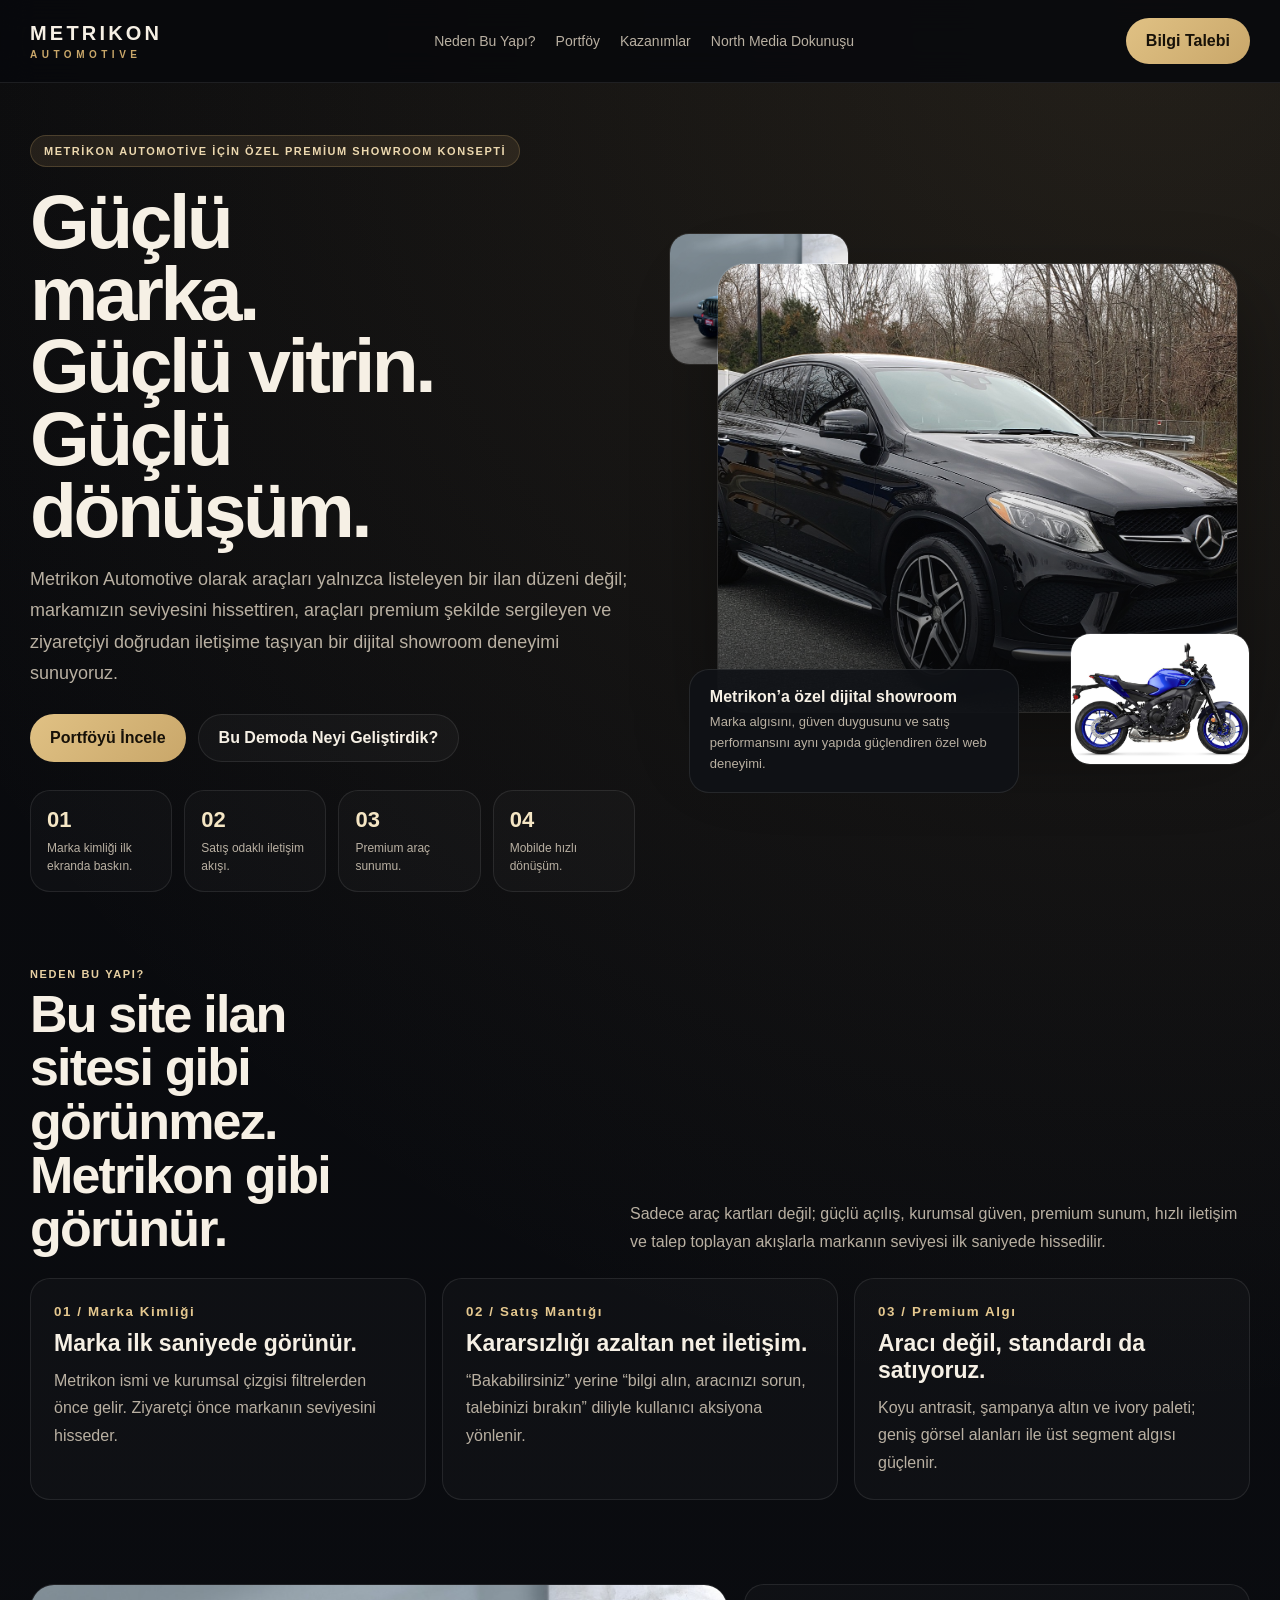
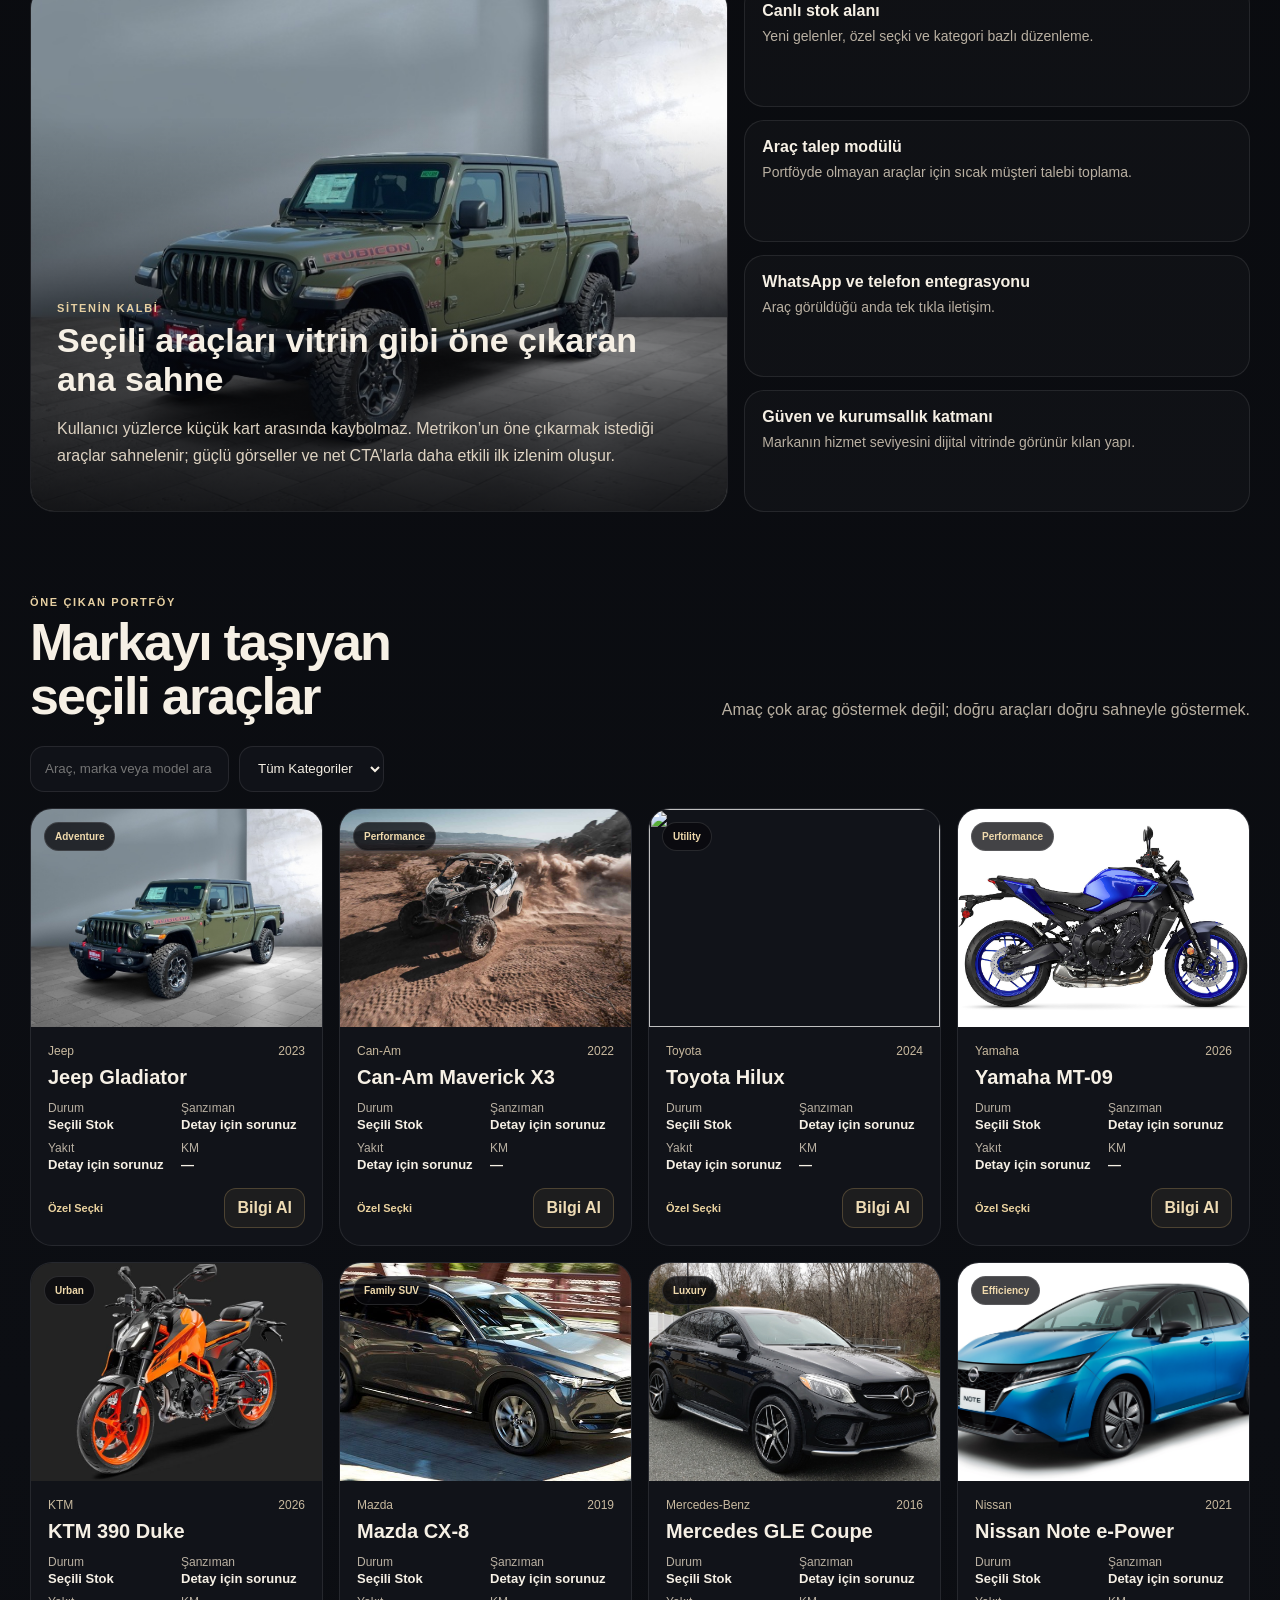
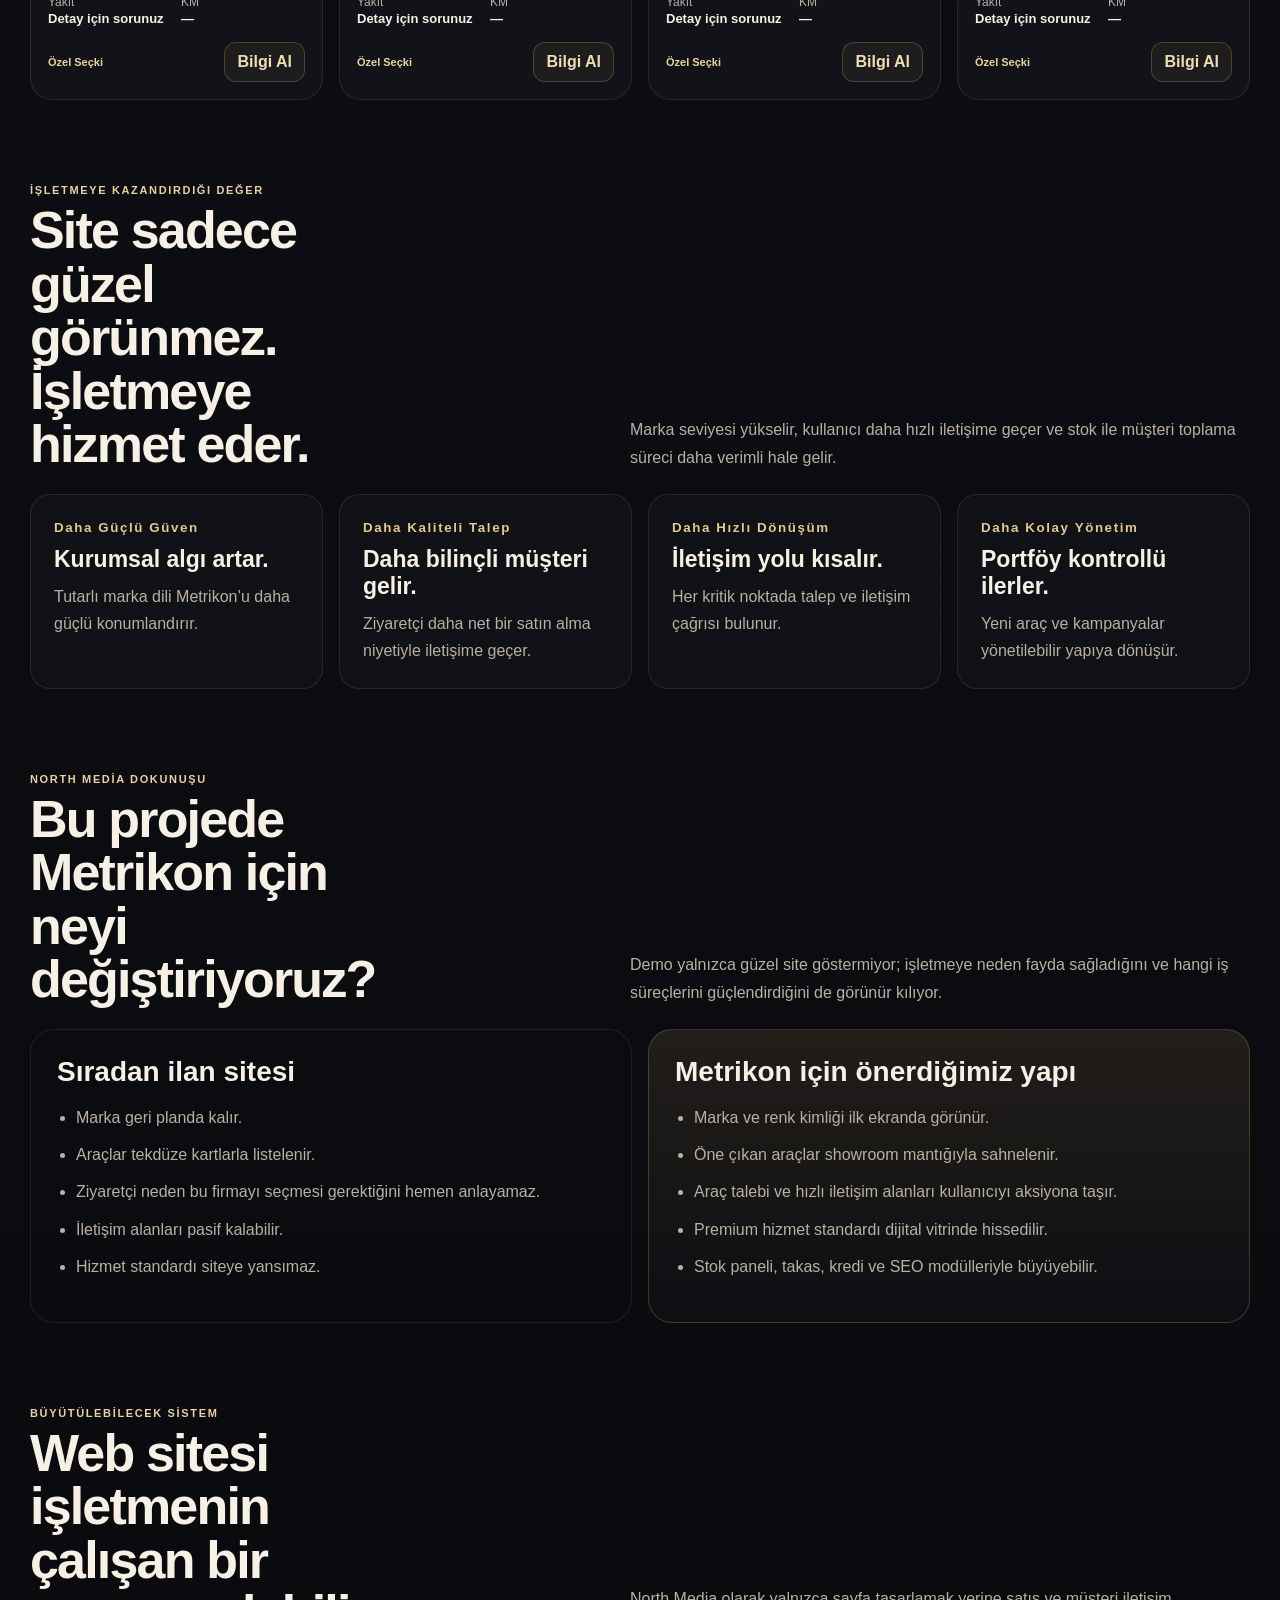
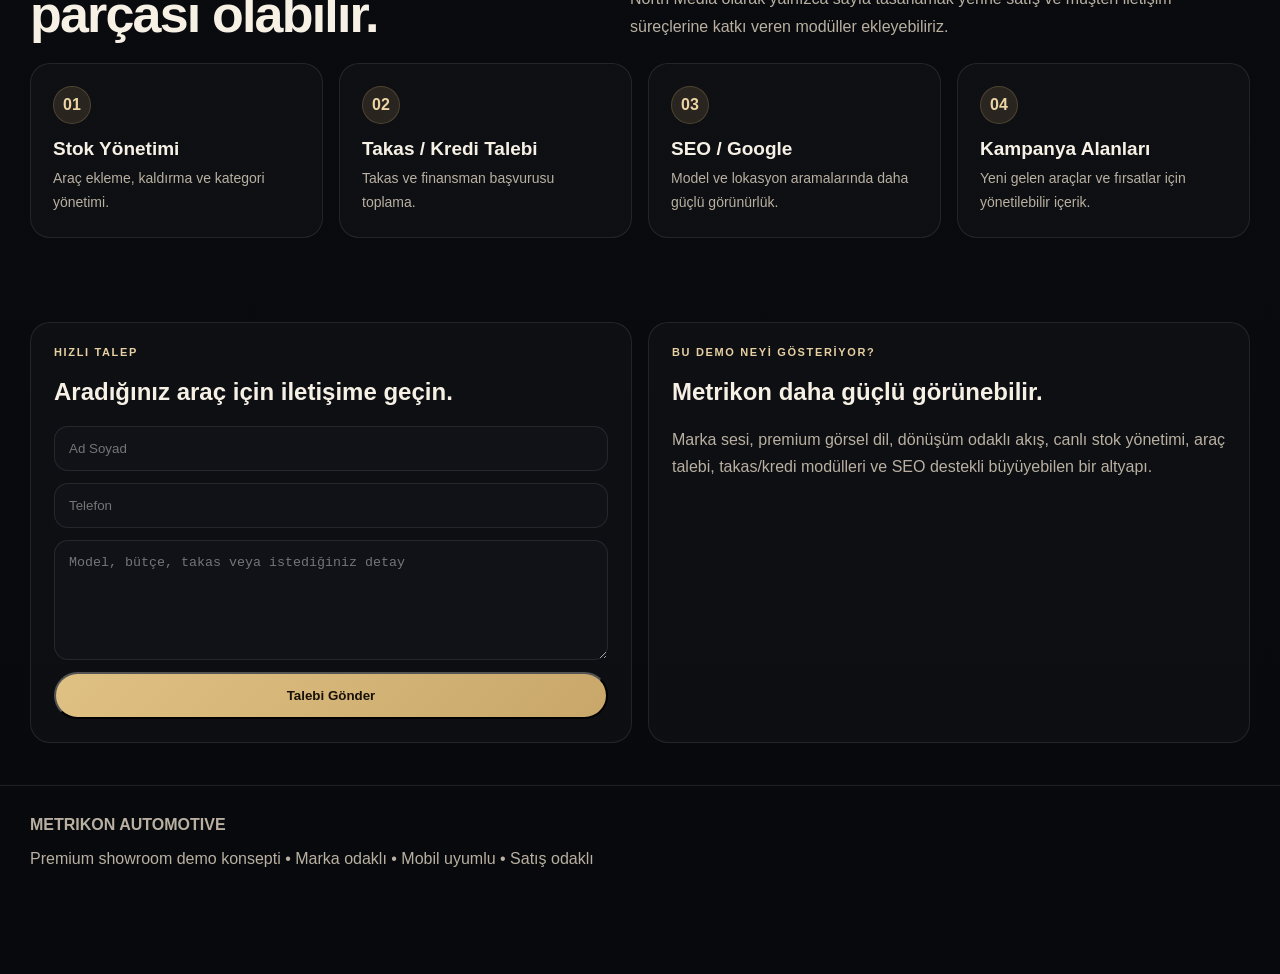
==== commit 11a43ba0: "Publish premium brand-forward Metrikon showroom" ====
--- a/index.html
+++ b/index.html
@@ -1,49 +1 @@
-<!doctype html>
-<html lang="tr">
-<head>
-<meta charset="utf-8">
-<meta name="viewport" content="width=device-width,initial-scale=1">
-<title>Metrikon Automotive | Girne</title>
-<meta name="description" content="Metrikon Automotive premium araç portföyü, Girne.">
-<meta name="theme-color" content="#080a0d">
-<style>
-:root{--bg:#080a0d;--panel:#11151b;--panel2:#151a21;--line:rgba(255,255,255,.1);--ink:#f7f2e9;--muted:#a8a39a;--gold:#c8a66a;--gold2:#f2dfba;--green:#19b56b;--shadow:0 24px 70px rgba(0,0,0,.38)}*{box-sizing:border-box}html{scroll-behavior:smooth}body{margin:0;background:radial-gradient(circle at 12% 8%,rgba(200,166,106,.1),transparent 24%),linear-gradient(180deg,#07090c,#0c1015 55%,#07090c);color:var(--ink);font-family:Inter,Arial,sans-serif}a{color:inherit;text-decoration:none}button,input,select,textarea{font:inherit}.wrap{width:min(1380px,calc(100% - 38px));margin:auto}.mini{font-size:11px;letter-spacing:.18em;text-transform:uppercase;color:#d8cbb6;font-weight:800}.gold{color:var(--gold2)}
-header{position:fixed;inset:0 0 auto;z-index:80;background:linear-gradient(180deg,rgba(5,7,10,.96),rgba(5,7,10,.7),transparent);backdrop-filter:blur(12px)}.nav{height:82px;display:flex;align-items:center;gap:24px}.brand{font-weight:950;font-size:18px;letter-spacing:.13em}.brand small{display:block;font-size:8px;letter-spacing:.36em;color:var(--gold);margin-top:5px}.navlinks{margin-left:auto;display:flex;gap:24px;font-size:11px;font-weight:800;letter-spacing:.1em;text-transform:uppercase}.navcta{display:flex;gap:9px}.pill{height:42px;padding:0 15px;border:1px solid var(--line);border-radius:999px;display:inline-flex;align-items:center;justify-content:center;font-size:11px;font-weight:850;letter-spacing:.08em;text-transform:uppercase}.pill.goldbtn{background:linear-gradient(135deg,var(--gold2),#b98c46);color:#111;border:none}
-.hero{min-height:94vh;position:relative;display:flex;align-items:flex-end;overflow:hidden}.hero:before{content:"";position:absolute;inset:0;background:linear-gradient(90deg,rgba(5,7,10,.95) 0%,rgba(5,7,10,.72) 38%,rgba(5,7,10,.18) 75%),linear-gradient(0deg,#080a0d 0%,transparent 36%),url('assets/gladiator.jpg') center/cover no-repeat;filter:saturate(.9) contrast(1.05)}.heroContent{position:relative;z-index:2;padding:170px 0 90px;max-width:850px}.hero h1{font-size:clamp(52px,8vw,116px);line-height:.84;letter-spacing:-.055em;text-transform:uppercase;margin:18px 0 26px}.hero p{max-width:670px;color:#d1cbc1;font-size:17px;line-height:1.7}.heroActions{display:flex;gap:12px;flex-wrap:wrap;margin-top:30px}.bigbtn{height:54px;padding:0 24px;border-radius:999px;display:inline-flex;align-items:center;justify-content:center;font-weight:900;text-transform:uppercase;letter-spacing:.09em;font-size:11px;border:1px solid rgba(255,255,255,.16)}.bigbtn.primary{background:linear-gradient(135deg,var(--gold2),#b98c46);color:#111;border:0}.stats{position:absolute;z-index:3;right:4vw;bottom:76px;display:grid;gap:9px}.stat{min-width:180px;padding:15px 18px;border:1px solid var(--line);background:rgba(10,13,18,.72);backdrop-filter:blur(12px);border-radius:16px}.stat b{display:block;font-size:21px}.stat span{font-size:10px;color:var(--muted);letter-spacing:.11em;text-transform:uppercase}
-.section{padding:96px 0}.sectionHead{display:flex;justify-content:space-between;align-items:end;gap:25px;margin-bottom:30px}.sectionHead h2{font-size:clamp(38px,5vw,72px);line-height:.94;letter-spacing:-.04em;margin:10px 0 0}.sectionHead p{max-width:500px;color:var(--muted);line-height:1.6}.filters{display:grid;grid-template-columns:1.5fr .8fr .8fr;gap:10px;margin-bottom:18px}.field{height:50px;border:1px solid var(--line);background:#0e1217;color:#fff;border-radius:14px;padding:0 15px;outline:none}.count{color:var(--muted);font-size:12px;margin-bottom:18px}.cars{display:grid;grid-template-columns:repeat(3,1fr);gap:15px}.car{background:linear-gradient(180deg,#151a21,#0f1318);border:1px solid var(--line);border-radius:20px;overflow:hidden;box-shadow:var(--shadow);transition:.25s}.car:hover{transform:translateY(-4px);border-color:rgba(200,166,106,.45)}.carMedia{aspect-ratio:4/3;position:relative;overflow:hidden;background:#0b0e12;cursor:pointer}.carMedia img{width:100%;height:100%;object-fit:cover;display:block;transition:.35s}.car:hover img{transform:scale(1.025)}.tag{position:absolute;left:12px;top:12px;padding:8px 10px;border-radius:999px;background:rgba(5,7,10,.75);backdrop-filter:blur(8px);border:1px solid rgba(255,255,255,.14);font-size:9px;letter-spacing:.12em;text-transform:uppercase;font-weight:850}.carBody{padding:18px}.meta{font-size:10px;letter-spacing:.12em;text-transform:uppercase;color:var(--gold2)}.car h3{font-size:24px;margin:7px 0 16px;letter-spacing:-.025em}.specs{display:flex;gap:8px;flex-wrap:wrap}.specs span{font-size:10px;color:#c6c1b7;padding:7px 9px;background:rgba(255,255,255,.04);border:1px solid rgba(255,255,255,.07);border-radius:999px}.carBottom{display:flex;align-items:center;justify-content:space-between;margin-top:18px;padding-top:15px;border-top:1px solid rgba(255,255,255,.08)}.price{font-weight:900;font-size:19px}.detail{width:39px;height:39px;border-radius:50%;border:1px solid rgba(255,255,255,.13);background:#1a2028;color:#fff;font-size:18px}
-.band{margin-top:30px;border:1px solid var(--line);border-radius:25px;padding:30px;background:linear-gradient(135deg,rgba(200,166,106,.1),rgba(255,255,255,.025));display:grid;grid-template-columns:1.2fr .8fr;gap:30px;align-items:center}.band h3{font-size:36px;margin:8px 0 10px}.band p{color:var(--muted);line-height:1.65}.request{display:grid;grid-template-columns:1fr 1fr;gap:10px}.request input,.request select,.request textarea{width:100%;border:1px solid var(--line);background:#0e1217;color:#fff;border-radius:13px;padding:13px}.request textarea{grid-column:1/-1;min-height:90px;resize:vertical}.request button{grid-column:1/-1;height:50px;border:0;border-radius:13px;background:linear-gradient(135deg,#25d366,#128c4a);color:#fff;font-weight:900;text-transform:uppercase;letter-spacing:.08em}
-footer{padding:34px 0 48px;border-top:1px solid var(--line);color:var(--muted);font-size:12px}.footer{display:flex;justify-content:space-between;gap:20px;flex-wrap:wrap}.modal{position:fixed;inset:0;z-index:200;background:rgba(0,0,0,.82);backdrop-filter:blur(9px);display:none;padding:30px;overflow:auto}.modal.open{display:grid;place-items:center}.modalCard{width:min(1040px,100%);background:#11161c;border:1px solid rgba(255,255,255,.13);border-radius:22px;overflow:hidden;position:relative}.close{position:absolute;right:14px;top:14px;z-index:4;width:42px;height:42px;border:0;border-radius:50%;background:rgba(5,7,10,.78);color:#fff;font-size:20px}.modalGrid{display:grid;grid-template-columns:1.08fr .92fr}.modalImg{background:#090b0e;display:grid;place-items:center;min-height:480px}.modalImg img{width:100%;height:auto;max-height:620px;object-fit:contain;display:block}.modalInfo{padding:34px}.modalInfo h3{font-size:40px;line-height:1;margin:9px 0 10px}.modalPrice{font-size:24px;font-weight:900;color:var(--gold2);margin-bottom:22px}.modalSpecs{display:grid;grid-template-columns:1fr 1fr;gap:8px}.modalSpecs div{padding:12px;background:#0c1015;border:1px solid rgba(255,255,255,.07);border-radius:12px;color:var(--muted);font-size:11px}.modalSpecs b{display:block;color:#fff;margin-top:4px}.wa{margin-top:20px;height:51px;border-radius:13px;background:#20ba63;display:flex;align-items:center;justify-content:center;font-weight:900;text-transform:uppercase;letter-spacing:.08em;font-size:11px}
-.floating{position:fixed;right:18px;bottom:18px;z-index:100;width:58px;height:58px;border-radius:50%;display:grid;place-items:center;background:#20ba63;color:#fff;box-shadow:0 16px 40px rgba(0,0,0,.45);font-size:23px}
-@media(max-width:980px){.navlinks{display:none}.cars{grid-template-columns:repeat(2,1fr)}.stats{display:none}.band{grid-template-columns:1fr}.modalGrid{grid-template-columns:1fr}.modalImg{min-height:300px}.hero h1{font-size:68px}}
-@media(max-width:640px){.wrap{width:min(100% - 24px,1380px)}.nav{height:72px}.brand{font-size:14px}.navcta .pill:first-child{display:none}.hero{min-height:90vh}.heroContent{padding:135px 0 70px}.hero h1{font-size:50px}.hero p{font-size:14px}.section{padding:72px 0}.sectionHead{display:block}.filters{grid-template-columns:1fr}.cars{grid-template-columns:1fr}.request{grid-template-columns:1fr}.request textarea,.request button{grid-column:auto}.modal{padding:10px}.modalInfo{padding:24px}.modalInfo h3{font-size:31px}}
-</style>
-</head>
-<body>
-<header><div class="wrap nav"><a class="brand" href="#top">METRIKON<small>AUTOMOTIVE</small></a><nav class="navlinks"><a href="#stok">Portföy</a><a href="#talep">Araç Talebi</a><a href="https://www.instagram.com/metrikonautomotive/" target="_blank">Instagram</a></nav><div class="navcta"><a class="pill" href="tel:+905338539790">Ara</a><a class="pill goldbtn" href="https://wa.me/905338539790" target="_blank">WhatsApp</a></div></div></header>
-<main id="top">
-<section class="hero"><div class="wrap heroContent"><div class="mini">Girne · Premium Automotive</div><h1>Yolu değil,<br><span class="gold">standartları</span><br>değiştir.</h1><p>Seçkin otomobil, SUV, pick-up, motosiklet ve performans araçlarından oluşan Metrikon Automotive portföyünü keşfedin. Beğendiğiniz araç için doğrudan ekibimizle iletişime geçin.</p><div class="heroActions"><a class="bigbtn primary" href="#stok">Portföyü İncele</a><a class="bigbtn" href="https://wa.me/905338539790" target="_blank">WhatsApp'tan Ulaş</a></div></div><div class="stats"><div class="stat"><b>Girne</b><span>Showroom</span></div><div class="stat"><b>0 KM + 2. El</b><span>Seçkin Portföy</span></div><div class="stat"><b>Direkt</b><span>WhatsApp İletişim</span></div></div></section>
-<section class="section" id="stok"><div class="wrap"><div class="sectionHead"><div><div class="mini">Güncel seçki</div><h2>Öne çıkan<br><span class="gold">araçlar.</span></h2></div><p>Portföyümüzdeki öne çıkan araçları model, kategori ve durum bilgilerine göre inceleyin. Güncel stok ve detaylar için bize ulaşabilirsiniz.</p></div><div class="filters"><input id="q" class="field" placeholder="Marka veya model ara"><select id="cat" class="field"><option value="">Tüm Kategoriler</option><option>SUV & Pick-up</option><option>Motosiklet</option><option>ATV & UTV</option><option>Otomobil</option></select><select id="status" class="field"><option value="">Tüm Durumlar</option><option>2. El</option><option>0 KM</option></select></div><div class="count" id="count"></div><div class="cars" id="cards"></div>
-<div class="band" id="talep"><div><div class="mini">Aradığınız araç listede yok mu?</div><h3>Aracınızı bize tarif edin.</h3><p>Marka, model ve bütçe aralığınızı bırakın. Talebinizi doğrudan WhatsApp üzerinden Metrikon Automotive ekibine iletin.</p></div><div class="request"><input id="fName" placeholder="Ad Soyad"><input id="fPhone" placeholder="Telefon"><input id="fCar" placeholder="Marka / Model"><select id="fCat"><option value="">Kategori</option><option>SUV & Pick-up</option><option>Otomobil</option><option>Motosiklet</option><option>ATV & UTV</option></select><textarea id="fNote" placeholder="Bütçe, yıl veya diğer tercihleriniz"></textarea><button onclick="sendLead()">WhatsApp ile Araç Talebi Gönder</button></div></div>
-</div></section></main>
-<footer><div class="wrap footer"><div><b style="color:#fff">METRIKON AUTOMOTIVE</b><br>Girne / KKTC</div><div>+90 533 853 97 90 · Instagram @metrikonautomotive</div></div></footer>
-<a class="floating" href="https://wa.me/905338539790" target="_blank" aria-label="WhatsApp">✆</a>
-<div class="modal" id="modal" onclick="if(event.target===this)closeModal()"><div class="modalCard"><button class="close" onclick="closeModal()">×</button><div class="modalGrid"><div class="modalImg" id="modalImg"></div><div class="modalInfo"><div class="mini" id="modalMeta"></div><h3 id="modalTitle"></h3><div class="modalPrice" id="modalPrice"></div><div class="modalSpecs" id="modalSpecs"></div><a class="wa" id="modalWa" target="_blank">WhatsApp'tan Bilgi Al</a></div></div></div></div>
-<script>
-const cars=[
-{id:'gladiator',title:'Jeep Gladiator',year:'2023',category:'SUV & Pick-up',status:'2. El',price:'Fiyat İçin Arayınız',km:'16.000 km',fuel:'Benzin',trans:'Otomatik',color:'Yeşil',img:'assets/gladiator.jpg',badge:'Adventure'},
-{id:'canam',title:'Can-Am Maverick X3',year:'2022',category:'ATV & UTV',status:'2. El',price:'£30.000',km:'—',fuel:'Benzin',trans:'Otomatik',color:'—',img:'assets/canam.jpg',badge:'Performance'},
-{id:'hilux',title:'Toyota Hilux 2.4 D',year:'2024',category:'SUV & Pick-up',status:'2. El',price:'£45.000',km:'—',fuel:'Dizel',trans:'Otomatik',color:'Beyaz',img:'assets/hilux.jpg',badge:'4x4'},
-{id:'mt09',title:'Yamaha MT-09',year:'2026',category:'Motosiklet',status:'0 KM',price:'Fiyat İçin Arayınız',km:'0 km',fuel:'Benzin',trans:'Düz',color:'Mavi',img:'assets/mt09.jpg',badge:'0 KM'},
-{id:'duke',title:'KTM 390 Duke',year:'2026',category:'Motosiklet',status:'0 KM',price:'Fiyat İçin Arayınız',km:'0 km',fuel:'Benzin',trans:'Düz',color:'Turuncu',img:'assets/duke.jpg',badge:'0 KM'},
-{id:'cx8',title:'Mazda CX-8',year:'2019',category:'SUV & Pick-up',status:'2. El',price:'£26.000',km:'—',fuel:'—',trans:'Otomatik',color:'Beyaz',img:'assets/cx8.jpg',badge:'Premium SUV'},
-{id:'glecoupe',title:'Mercedes-Benz GLE Coupe 350 d 4Matic AMG',year:'2016',category:'SUV & Pick-up',status:'2. El',price:'£36.990',km:'—',fuel:'Dizel',trans:'Otomatik',color:'Siyah',img:'assets/glecoupe.jpg',badge:'AMG'},
-{id:'note',title:'Nissan Note e-Power',year:'2021',category:'Otomobil',status:'2. El',price:'Fiyat İçin Arayınız',km:'—',fuel:'Hybrid',trans:'Otomatik',color:'Mavi',img:'assets/note.jpg',badge:'e-Power'},
-{id:'x5',title:'BMW X5 25d xDrive',year:'2014',category:'SUV & Pick-up',status:'2. El',price:'£21.000',km:'—',fuel:'Dizel',trans:'Otomatik',color:'Siyah',img:'assets/x5.jpg',badge:'xDrive'}];
-const esc=s=>String(s??'').replace(/[&<>"']/g,m=>({'&':'&amp;','<':'&lt;','>':'&gt;','"':'&quot;',"'":'&#39;'}[m]));
-function render(){const q=document.getElementById('q').value.toLowerCase().trim(),cat=document.getElementById('cat').value,st=document.getElementById('status').value;const list=cars.filter(c=>(!q||(`${c.title} ${c.year}`).toLowerCase().includes(q))&&(!cat||c.category===cat)&&(!st||c.status===st));document.getElementById('count').textContent=`${list.length} araç gösteriliyor`;document.getElementById('cards').innerHTML=list.map(c=>`<article class="car"><div class="carMedia" onclick="openModal('${c.id}')"><img src="${c.img}" alt="${esc(c.title)}" loading="lazy"><span class="tag">${esc(c.badge)}</span></div><div class="carBody"><div class="meta">${c.year} · ${esc(c.status)} · ${esc(c.category)}</div><h3>${esc(c.title)}</h3><div class="specs"><span>${esc(c.km)}</span><span>${esc(c.fuel)}</span><span>${esc(c.trans)}</span></div><div class="carBottom"><div class="price">${esc(c.price)}</div><button class="detail" onclick="openModal('${c.id}')">↗</button></div></div></article>`).join('')}
-function openModal(id){const c=cars.find(x=>x.id===id);if(!c)return;modalMeta.textContent=`${c.year} · ${c.status} · ${c.category}`;modalTitle.textContent=c.title;modalPrice.textContent=c.price;modalImg.innerHTML=`<img src="${c.img}" alt="${esc(c.title)}">`;modalSpecs.innerHTML=[['Kilometre',c.km],['Yakıt',c.fuel],['Vites',c.trans],['Renk',c.color],['Durum',c.status],['Kategori',c.category]].map(([a,b])=>`<div>${a}<b>${esc(b)}</b></div>`).join('');modalWa.href='https://wa.me/905338539790?text='+encodeURIComponent(`Merhaba Metrikon Automotive, ${c.year} ${c.title} hakkında bilgi almak istiyorum.`);modal.classList.add('open');document.body.style.overflow='hidden'}
-function closeModal(){modal.classList.remove('open');document.body.style.overflow=''}
-function sendLead(){const n=fName.value.trim(),p=fPhone.value.trim(),c=fCar.value.trim(),cat=fCat.value,note=fNote.value.trim();const msg=`Merhaba Metrikon Automotive,\n\nAraç talebi bırakmak istiyorum.\nAd Soyad: ${n||'-'}\nTelefon: ${p||'-'}\nMarka / Model: ${c||'-'}\nKategori: ${cat||'-'}\nTercihler: ${note||'-'}`;window.open('https://wa.me/905338539790?text='+encodeURIComponent(msg),'_blank')}
-['q','cat','status'].forEach(id=>document.getElementById(id).addEventListener(id==='q'?'input':'change',render));render();
-</script>
-</body></html>+<!doctype html><html lang="tr"><head><meta charset="utf-8"><meta name="viewport" content="width=device-width,initial-scale=1"><title>Metrikon Automotive | Premium Showroom</title><style>:root{--bg:#08090c;--panel:#111319;--text:#f6f0e5;--muted:#b9b0a2;--gold:#c9a76a;--gold2:#e0c184;--line:rgba(255,255,255,.09);--max:min(1220px,calc(100vw - 32px))}*{box-sizing:border-box}html{scroll-behavior:smooth}body{margin:0;background:radial-gradient(circle at 90% 0,rgba(201,167,106,.14),transparent 24%),linear-gradient(#08090c,#0c0e13 52%,#08090c);color:var(--text);font-family:Arial,sans-serif}a{color:inherit;text-decoration:none}.w{width:var(--max);margin:auto}.nav{position:sticky;top:0;z-index:30;background:rgba(8,9,12,.86);backdrop-filter:blur(16px);border-bottom:1px solid var(--line)}.ni{height:82px;display:flex;align-items:center;justify-content:space-between;gap:18px}.logo{font-weight:900;letter-spacing:.16em;font-size:20px}.logo span{display:block;color:var(--gold);font-size:10px;letter-spacing:.45em;margin-top:4px}.links{display:flex;gap:20px;color:var(--muted);font-size:14px}.btn,.ghost{display:inline-flex;align-items:center;justify-content:center;padding:14px 20px;border-radius:999px;font-weight:800}.btn{background:linear-gradient(135deg,var(--gold2),var(--gold));color:#171108}.ghost{border:1px solid var(--line);background:rgba(255,255,255,.03)}.hero{padding:52px 0 34px}.hg{display:grid;grid-template-columns:1.02fr .98fr;gap:34px;align-items:center}.ey{display:inline-block;padding:9px 13px;border-radius:999px;background:rgba(201,167,106,.12);border:1px solid rgba(201,167,106,.24);color:#ecd8af;font-size:11px;font-weight:800;letter-spacing:.14em;text-transform:uppercase}.hero h1{font-size:clamp(42px,6vw,78px);line-height:.94;letter-spacing:-.045em;margin:18px 0;max-width:10ch}.lead{font-size:18px;line-height:1.75;color:var(--muted)}.actions{display:flex;gap:12px;flex-wrap:wrap;margin-top:24px}.stats{display:grid;grid-template-columns:repeat(4,1fr);gap:12px;margin-top:28px}.stat,.card,.check,.step{border:1px solid var(--line);background:rgba(255,255,255,.025);border-radius:20px}.stat{padding:16px}.stat b{display:block;color:#f5e6c4;font-size:22px}.stat span{display:block;color:var(--muted);font-size:12px;line-height:1.5;margin-top:6px}.visual{position:relative;min-height:560px}.main{position:absolute;inset:30px 12px 80px 48px;border-radius:28px;overflow:hidden;border:1px solid var(--line);box-shadow:0 35px 80px rgba(0,0,0,.4)}.main img,.float img,.feature img,.vehicle img{width:100%;height:100%;object-fit:cover}.main:after{content:"";position:absolute;inset:0;background:linear-gradient(180deg,transparent 45%,rgba(8,9,12,.72))}.float{position:absolute;width:180px;height:132px;border-radius:20px;overflow:hidden;border:1px solid var(--line)}.f1{left:0;top:0}.f2{right:0;bottom:28px}.note{position:absolute;left:20px;bottom:0;padding:18px 20px;border-radius:20px;background:rgba(16,18,23,.9);border:1px solid var(--line);max-width:330px}.note p{margin:6px 0 0;color:var(--muted);font-size:13px;line-height:1.6}.sec{padding:42px 0}.head{display:flex;align-items:end;justify-content:space-between;gap:24px;margin-bottom:22px}.k{font-size:11px;color:#e7d0a2;letter-spacing:.15em;text-transform:uppercase;font-weight:800}.head h2{font-size:clamp(30px,4.4vw,52px);line-height:1.03;letter-spacing:-.035em;max-width:13ch;margin:8px 0 0}.head p{max-width:620px;color:var(--muted);line-height:1.75;margin:0}.g3,.g4,.steps{display:grid;gap:16px}.g3{grid-template-columns:repeat(3,1fr)}.g4,.steps{grid-template-columns:repeat(4,1fr)}.card{padding:23px}.card small{color:#e5c88f;font-weight:800;letter-spacing:.12em}.card h3{font-size:23px;margin:10px 0}.card p{margin:0;color:var(--muted);line-height:1.72}.fg{display:grid;grid-template-columns:1.16fr .84fr;gap:16px}.feature{min-height:430px;position:relative;border-radius:24px;overflow:hidden;border:1px solid var(--line)}.feature:after{content:"";position:absolute;inset:0;background:linear-gradient(180deg,transparent 25%,rgba(8,9,12,.88))}.ft{position:absolute;z-index:2;left:26px;right:26px;bottom:26px}.ft h3{font-size:34px;margin:7px 0}.ft p{color:#ded3c2;line-height:1.7}.checks{display:grid;gap:13px}.check{padding:17px}.check b{display:block;margin-bottom:5px}.check span{color:var(--muted);font-size:14px;line-height:1.6}.controls{display:flex;gap:10px;flex-wrap:wrap;margin-bottom:16px}.controls input,.controls select{height:46px;border:1px solid var(--line);border-radius:14px;background:#101218;color:var(--text);padding:0 14px}.stock{display:grid;grid-template-columns:repeat(4,1fr);gap:16px}.vehicle{overflow:hidden;border-radius:22px;border:1px solid var(--line);background:var(--panel)}.vm{aspect-ratio:4/3;position:relative;overflow:hidden}.badge{position:absolute;left:13px;top:13px;background:rgba(8,9,12,.76);border:1px solid rgba(255,255,255,.12);padding:8px 10px;border-radius:999px;color:#efd9ac;font-size:10px;font-weight:800}.vb{padding:17px}.meta{display:flex;justify-content:space-between;color:#c8b99f;font-size:12px}.vb h4{font-size:20px;margin:8px 0 12px}.spec{display:grid;grid-template-columns:1fr 1fr;gap:9px;color:var(--muted);font-size:12px}.spec b{display:block;color:var(--text);font-size:13px;margin-top:2px}.vf{display:flex;justify-content:space-between;align-items:center;margin-top:16px;gap:10px}.tag{color:#ead29f;font-weight:800;font-size:11px}.mini{border:1px solid rgba(201,167,106,.28);background:rgba(201,167,106,.07);color:#efdcb5;border-radius:12px;padding:10px 12px;font-weight:700}.compare{display:grid;grid-template-columns:1fr 1fr;gap:16px}.cb{border:1px solid var(--line);border-radius:24px;padding:26px}.cb.good{background:linear-gradient(180deg,rgba(201,167,106,.12),rgba(255,255,255,.015));border-color:rgba(201,167,106,.25)}.cb h3{font-size:28px;margin:0 0 15px}.cb ul{color:var(--muted);line-height:1.7;display:grid;gap:10px;padding-left:19px}.step{padding:22px}.num{width:38px;height:38px;border-radius:50%;display:flex;align-items:center;justify-content:center;background:rgba(201,167,106,.14);border:1px solid rgba(201,167,106,.24);color:#ecd4a4;font-weight:800}.step h4{font-size:19px;margin:14px 0 7px}.step p{margin:0;color:var(--muted);line-height:1.7;font-size:14px}.contact{display:grid;grid-template-columns:1fr 1fr;gap:16px}.form{display:grid;gap:12px;margin-top:18px}.form input,.form textarea{width:100%;border:1px solid var(--line);border-radius:14px;background:#101218;color:var(--text);padding:14px}.form textarea{min-height:120px}.footer{padding:30px 0 90px;color:var(--muted);border-top:1px solid var(--line)}@media(max-width:1050px){.hg,.fg,.contact,.compare{grid-template-columns:1fr}.stock{grid-template-columns:repeat(2,1fr)}.g3,.g4,.steps{grid-template-columns:repeat(2,1fr)}}@media(max-width:720px){.links{display:none}.hero{padding-top:28px}.hero h1{font-size:42px;max-width:none}.stats,.g3,.g4,.steps,.stock{grid-template-columns:1fr}.head{flex-direction:column;align-items:flex-start}.visual{min-height:420px}.main{inset:44px 0 76px 12px}.float{width:110px;height:82px}.note{left:10px;right:10px;max-width:none}.nav .btn{display:none}}</style></head><body><header class="nav"><div class="w ni"><a class="logo" href="#top">METRIKON<span>AUTOMOTIVE</span></a><nav class="links"><a href="#fark">Neden Bu Yapı?</a><a href="#stok">Portföy</a><a href="#kazanim">Kazanımlar</a><a href="#northmedia">North Media Dokunuşu</a></nav><a class="btn" href="#iletisim">Bilgi Talebi</a></div></header><main id="top"><section class="hero"><div class="w hg"><div><span class="ey">Metrikon Automotive için özel premium showroom konsepti</span><h1>Güçlü marka. Güçlü vitrin. Güçlü dönüşüm.</h1><p class="lead">Metrikon Automotive olarak araçları yalnızca listeleyen bir ilan düzeni değil; markamızın seviyesini hissettiren, araçları premium şekilde sergileyen ve ziyaretçiyi doğrudan iletişime taşıyan bir dijital showroom deneyimi sunuyoruz.</p><div class="actions"><a class="btn" href="#stok">Portföyü İncele</a><a class="ghost" href="#northmedia">Bu Demoda Neyi Geliştirdik?</a></div><div class="stats"><div class="stat"><b>01</b><span>Marka kimliği ilk ekranda baskın.</span></div><div class="stat"><b>02</b><span>Satış odaklı iletişim akışı.</span></div><div class="stat"><b>03</b><span>Premium araç sunumu.</span></div><div class="stat"><b>04</b><span>Mobilde hızlı dönüşüm.</span></div></div></div><div class="visual"><div class="float f1"><img src="assets/gladiator.jpg"></div><div class="main"><img src="assets/glecoupe.jpg"></div><div class="float f2"><img src="assets/mt09.jpg"></div><div class="note"><b>Metrikon’a özel dijital showroom</b><p>Marka algısını, güven duygusunu ve satış performansını aynı yapıda güçlendiren özel web deneyimi.</p></div></div></div></section><section class="sec" id="fark"><div class="w"><div class="head"><div><div class="k">Neden bu yapı?</div><h2>Bu site ilan sitesi gibi görünmez. Metrikon gibi görünür.</h2></div><p>Sadece araç kartları değil; güçlü açılış, kurumsal güven, premium sunum, hızlı iletişim ve talep toplayan akışlarla markanın seviyesi ilk saniyede hissedilir.</p></div><div class="g3"><article class="card"><small>01 / Marka Kimliği</small><h3>Marka ilk saniyede görünür.</h3><p>Metrikon ismi ve kurumsal çizgisi filtrelerden önce gelir. Ziyaretçi önce markanın seviyesini hisseder.</p></article><article class="card"><small>02 / Satış Mantığı</small><h3>Kararsızlığı azaltan net iletişim.</h3><p>“Bakabilirsiniz” yerine “bilgi alın, aracınızı sorun, talebinizi bırakın” diliyle kullanıcı aksiyona yönlenir.</p></article><article class="card"><small>03 / Premium Algı</small><h3>Aracı değil, standardı da satıyoruz.</h3><p>Koyu antrasit, şampanya altın ve ivory paleti; geniş görsel alanları ile üst segment algısı güçlenir.</p></article></div></div></section><section class="sec"><div class="w fg"><article class="feature"><img src="assets/gladiator.jpg"><div class="ft"><div class="k">Sitenin Kalbi</div><h3>Seçili araçları vitrin gibi öne çıkaran ana sahne</h3><p>Kullanıcı yüzlerce küçük kart arasında kaybolmaz. Metrikon’un öne çıkarmak istediği araçlar sahnelenir; güçlü görseller ve net CTA’larla daha etkili ilk izlenim oluşur.</p></div></article><div class="checks"><div class="check"><b>Canlı stok alanı</b><span>Yeni gelenler, özel seçki ve kategori bazlı düzenleme.</span></div><div class="check"><b>Araç talep modülü</b><span>Portföyde olmayan araçlar için sıcak müşteri talebi toplama.</span></div><div class="check"><b>WhatsApp ve telefon entegrasyonu</b><span>Araç görüldüğü anda tek tıkla iletişim.</span></div><div class="check"><b>Güven ve kurumsallık katmanı</b><span>Markanın hizmet seviyesini dijital vitrinde görünür kılan yapı.</span></div></div></div></section><section class="sec" id="stok"><div class="w"><div class="head"><div><div class="k">Öne çıkan portföy</div><h2>Markayı taşıyan seçili araçlar</h2></div><p>Amaç çok araç göstermek değil; doğru araçları doğru sahneyle göstermek.</p></div><div class="controls"><input id="q" placeholder="Araç, marka veya model ara"><select id="cat"><option value="">Tüm Kategoriler</option></select></div><div class="stock" id="stock"></div></div></section><section class="sec" id="kazanim"><div class="w"><div class="head"><div><div class="k">İşletmeye kazandırdığı değer</div><h2>Site sadece güzel görünmez. İşletmeye hizmet eder.</h2></div><p>Marka seviyesi yükselir, kullanıcı daha hızlı iletişime geçer ve stok ile müşteri toplama süreci daha verimli hale gelir.</p></div><div class="g4"><article class="card"><small>Daha Güçlü Güven</small><h3>Kurumsal algı artar.</h3><p>Tutarlı marka dili Metrikon’u daha güçlü konumlandırır.</p></article><article class="card"><small>Daha Kaliteli Talep</small><h3>Daha bilinçli müşteri gelir.</h3><p>Ziyaretçi daha net bir satın alma niyetiyle iletişime geçer.</p></article><article class="card"><small>Daha Hızlı Dönüşüm</small><h3>İletişim yolu kısalır.</h3><p>Her kritik noktada talep ve iletişim çağrısı bulunur.</p></article><article class="card"><small>Daha Kolay Yönetim</small><h3>Portföy kontrollü ilerler.</h3><p>Yeni araç ve kampanyalar yönetilebilir yapıya dönüşür.</p></article></div></div></section><section class="sec" id="northmedia"><div class="w"><div class="head"><div><div class="k">North Media dokunuşu</div><h2>Bu projede Metrikon için neyi değiştiriyoruz?</h2></div><p>Demo yalnızca güzel site göstermiyor; işletmeye neden fayda sağladığını ve hangi iş süreçlerini güçlendirdiğini de görünür kılıyor.</p></div><div class="compare"><div class="cb"><h3>Sıradan ilan sitesi</h3><ul><li>Marka geri planda kalır.</li><li>Araçlar tekdüze kartlarla listelenir.</li><li>Ziyaretçi neden bu firmayı seçmesi gerektiğini hemen anlayamaz.</li><li>İletişim alanları pasif kalabilir.</li><li>Hizmet standardı siteye yansımaz.</li></ul></div><div class="cb good"><h3>Metrikon için önerdiğimiz yapı</h3><ul><li>Marka ve renk kimliği ilk ekranda görünür.</li><li>Öne çıkan araçlar showroom mantığıyla sahnelenir.</li><li>Araç talebi ve hızlı iletişim alanları kullanıcıyı aksiyona taşır.</li><li>Premium hizmet standardı dijital vitrinde hissedilir.</li><li>Stok paneli, takas, kredi ve SEO modülleriyle büyüyebilir.</li></ul></div></div></div></section><section class="sec"><div class="w"><div class="head"><div><div class="k">Büyütülebilecek sistem</div><h2>Web sitesi işletmenin çalışan bir parçası olabilir.</h2></div><p>North Media olarak yalnızca sayfa tasarlamak yerine satış ve müşteri iletişim süreçlerine katkı veren modüller ekleyebiliriz.</p></div><div class="steps"><div class="step"><div class="num">01</div><h4>Stok Yönetimi</h4><p>Araç ekleme, kaldırma ve kategori yönetimi.</p></div><div class="step"><div class="num">02</div><h4>Takas / Kredi Talebi</h4><p>Takas ve finansman başvurusu toplama.</p></div><div class="step"><div class="num">03</div><h4>SEO / Google</h4><p>Model ve lokasyon aramalarında daha güçlü görünürlük.</p></div><div class="step"><div class="num">04</div><h4>Kampanya Alanları</h4><p>Yeni gelen araçlar ve fırsatlar için yönetilebilir içerik.</p></div></div></div></section><section class="sec" id="iletisim"><div class="w contact"><div class="card"><div class="k">Hızlı Talep</div><h2>Aradığınız araç için iletişime geçin.</h2><div class="form"><input placeholder="Ad Soyad"><input placeholder="Telefon"><textarea placeholder="Model, bütçe, takas veya istediğiniz detay"></textarea><button class="btn" type="button">Talebi Gönder</button></div></div><div class="card"><div class="k">Bu demo neyi gösteriyor?</div><h2>Metrikon daha güçlü görünebilir.</h2><p>Marka sesi, premium görsel dil, dönüşüm odaklı akış, canlı stok yönetimi, araç talebi, takas/kredi modülleri ve SEO destekli büyüyebilen bir altyapı.</p></div></div></section></main><footer class="footer"><div class="w"><strong>METRIKON AUTOMOTIVE</strong><p>Premium showroom demo konsepti • Marka odaklı • Mobil uyumlu • Satış odaklı</p></div></footer><script>const cars=[['Jeep Gladiator','Jeep','2023','SUV & Pick-up','assets/gladiator.jpg','Adventure'],['Can-Am Maverick X3','Can-Am','2022','Off-Road','assets/canam.jpg','Performance'],['Toyota Hilux','Toyota','2024','SUV & Pick-up','assets/hilux.jpg','Utility'],['Yamaha MT-09','Yamaha','2026','Motosiklet','assets/mt09.jpg','Performance'],['KTM 390 Duke','KTM','2026','Motosiklet','assets/duke.jpg','Urban'],['Mazda CX-8','Mazda','2019','SUV','assets/cx8.jpg','Family SUV'],['Mercedes GLE Coupe','Mercedes-Benz','2016','SUV Coupe','assets/glecoupe.jpg','Luxury'],['Nissan Note e-Power','Nissan','2021','Hatchback','assets/note.jpg','Efficiency']];const s=document.getElementById('stock'),q=document.getElementById('q'),c=document.getElementById('cat');[...new Set(cars.map(x=>x[3]))].forEach(v=>c.insertAdjacentHTML('beforeend',`<option>${v}</option>`));function r(){let a=cars.filter(x=>(!q.value||x.join(' ').toLowerCase().includes(q.value.toLowerCase()))&&(!c.value||x[3]==c.value));s.innerHTML=a.map(x=>`<article class="vehicle"><div class="vm"><img src="${x[4]}"><span class="badge">${x[5]}</span></div><div class="vb"><div class="meta"><span>${x[1]}</span><span>${x[2]}</span></div><h4>${x[0]}</h4><div class="spec"><div>Durum<b>Seçili Stok</b></div><div>Şanzıman<b>Detay için sorunuz</b></div><div>Yakıt<b>Detay için sorunuz</b></div><div>KM<b>—</b></div></div><div class="vf"><span class="tag">Özel Seçki</span><a class="mini" href="#iletisim">Bilgi Al</a></div></div></article>`).join('')}q.oninput=r;c.oninput=r;r();</script></body></html>
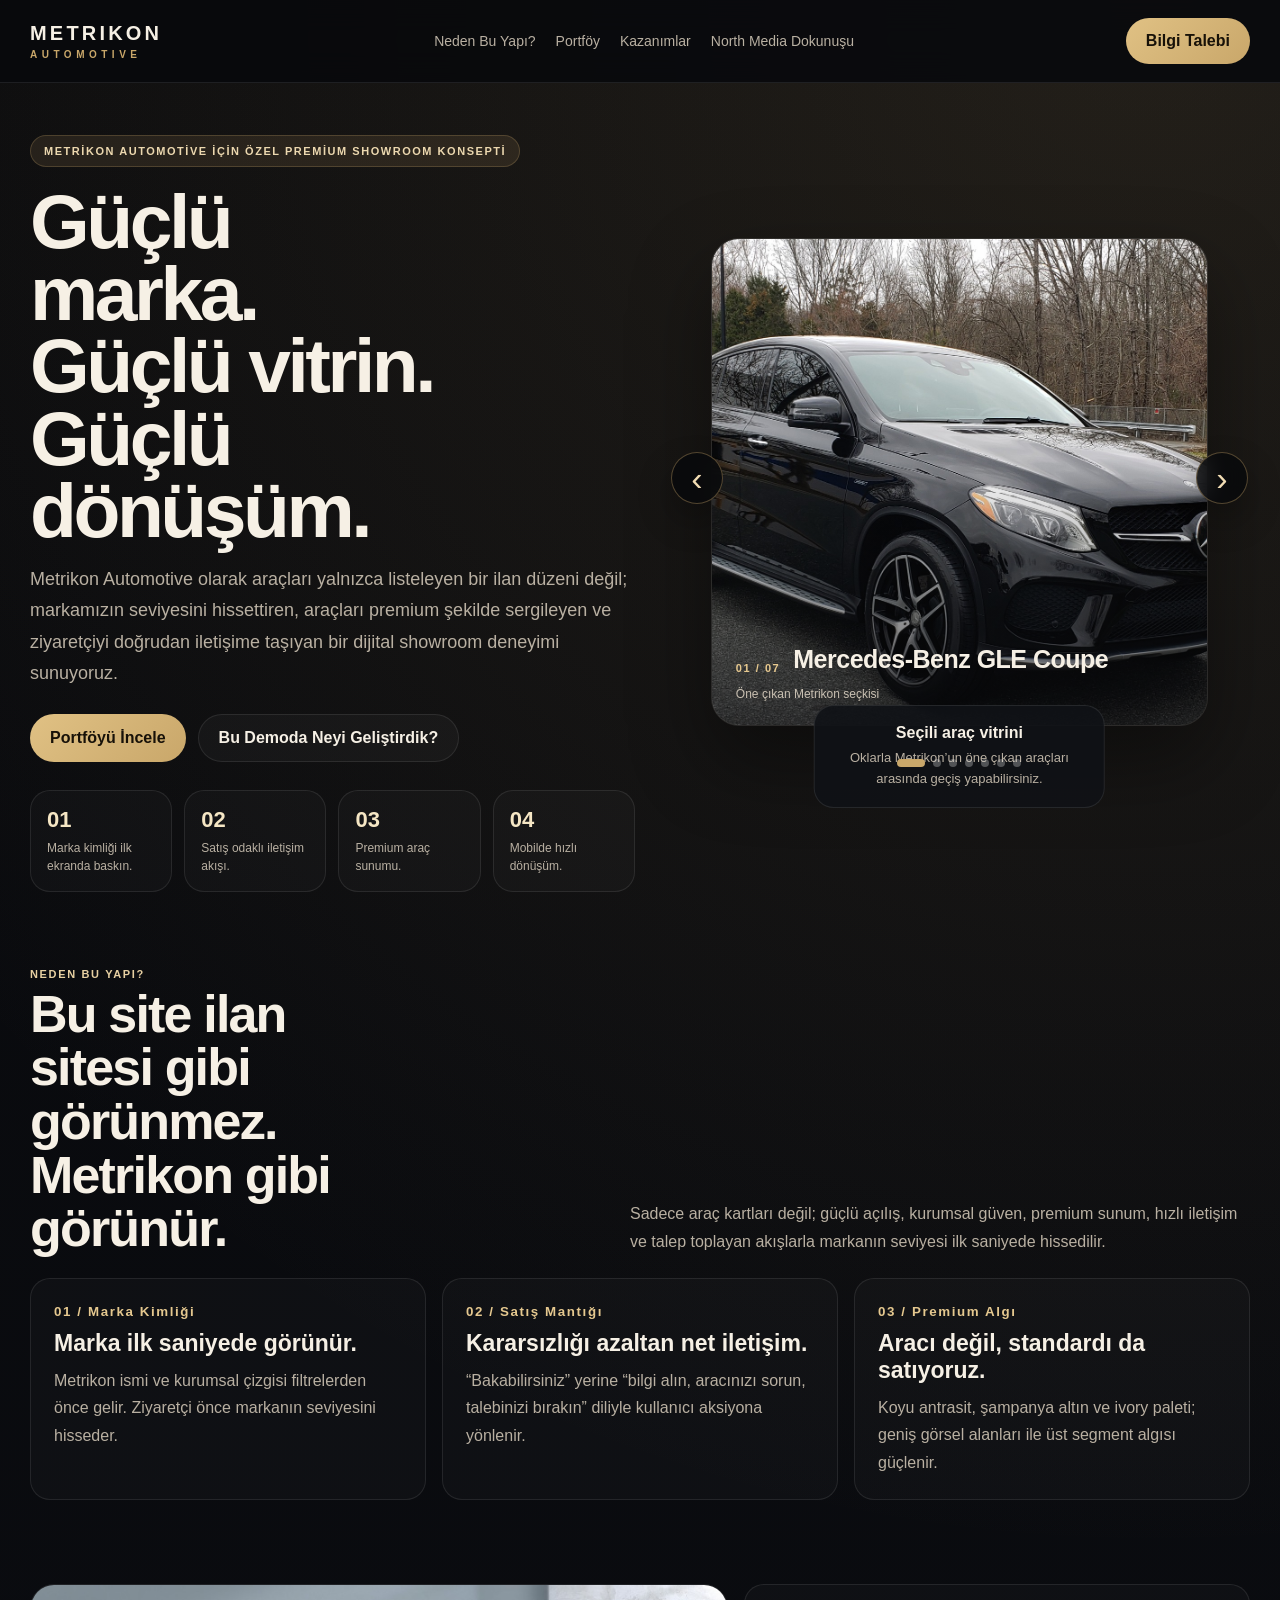
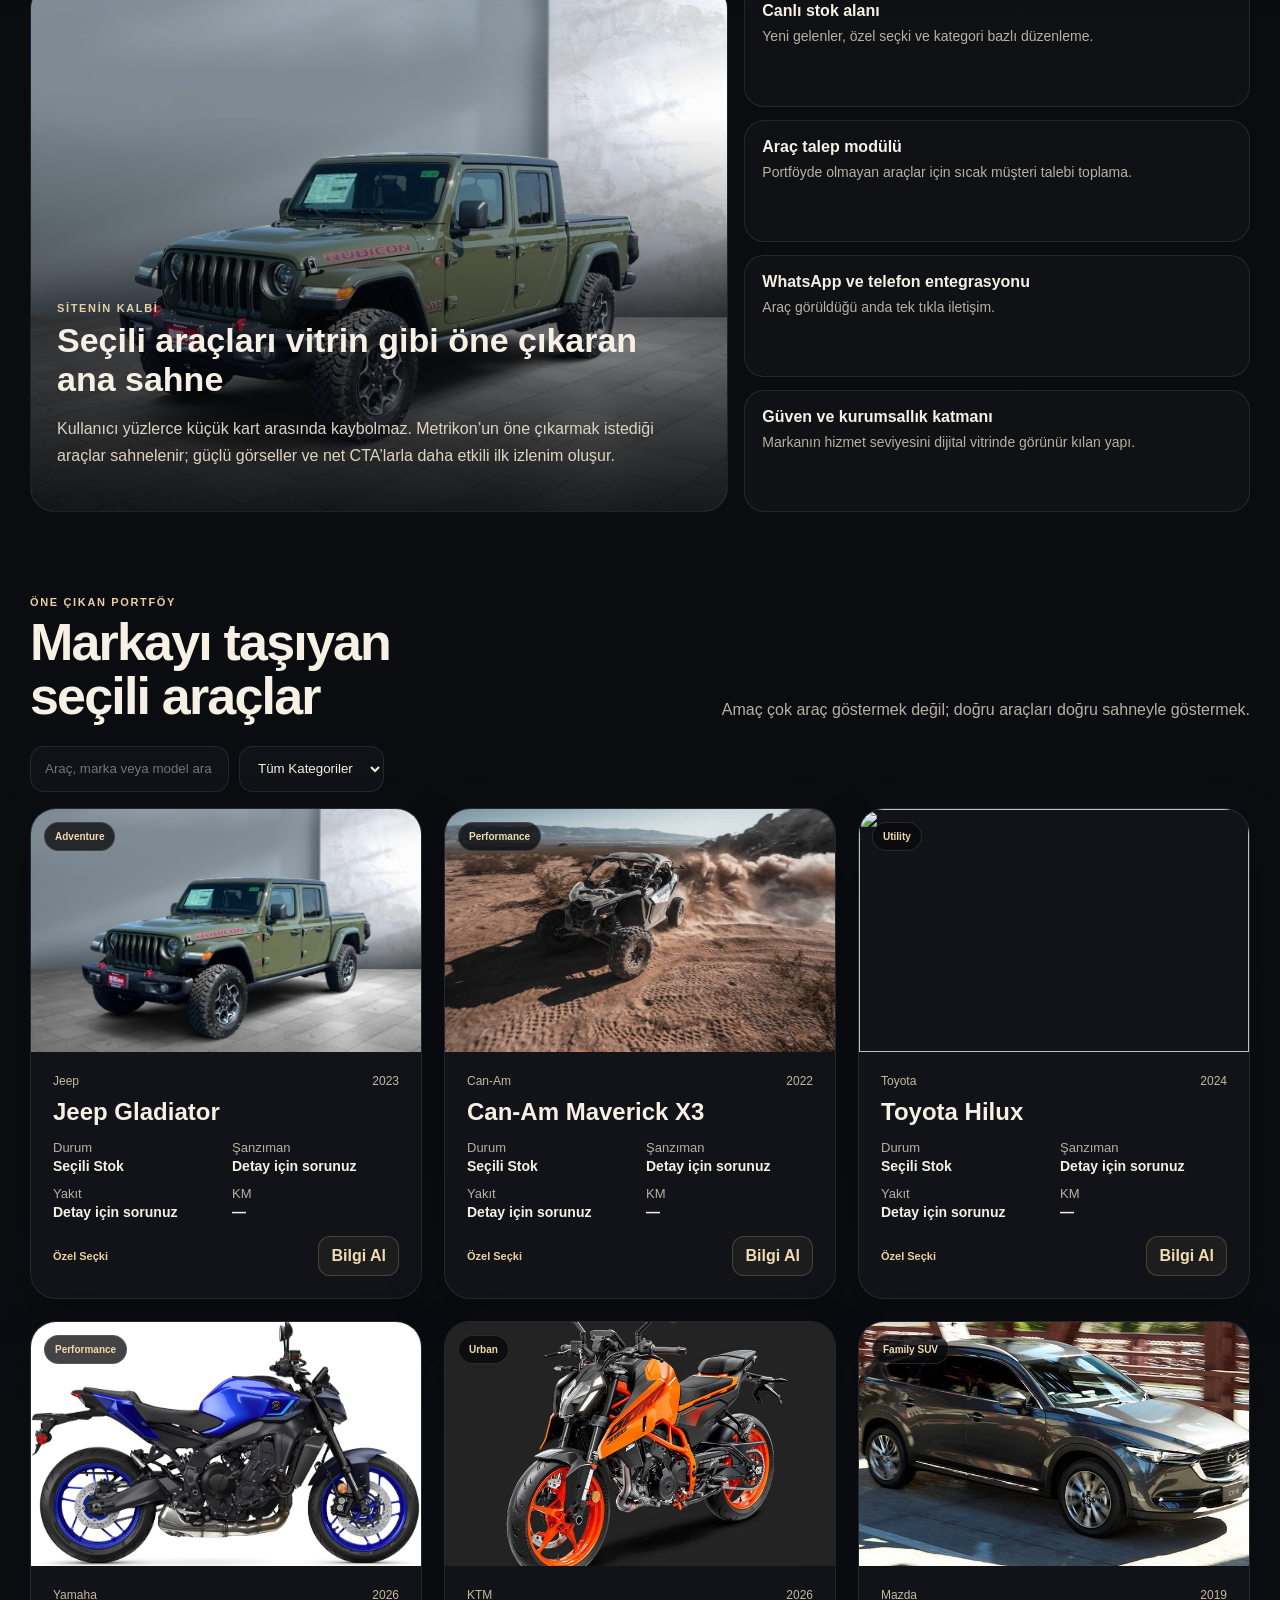
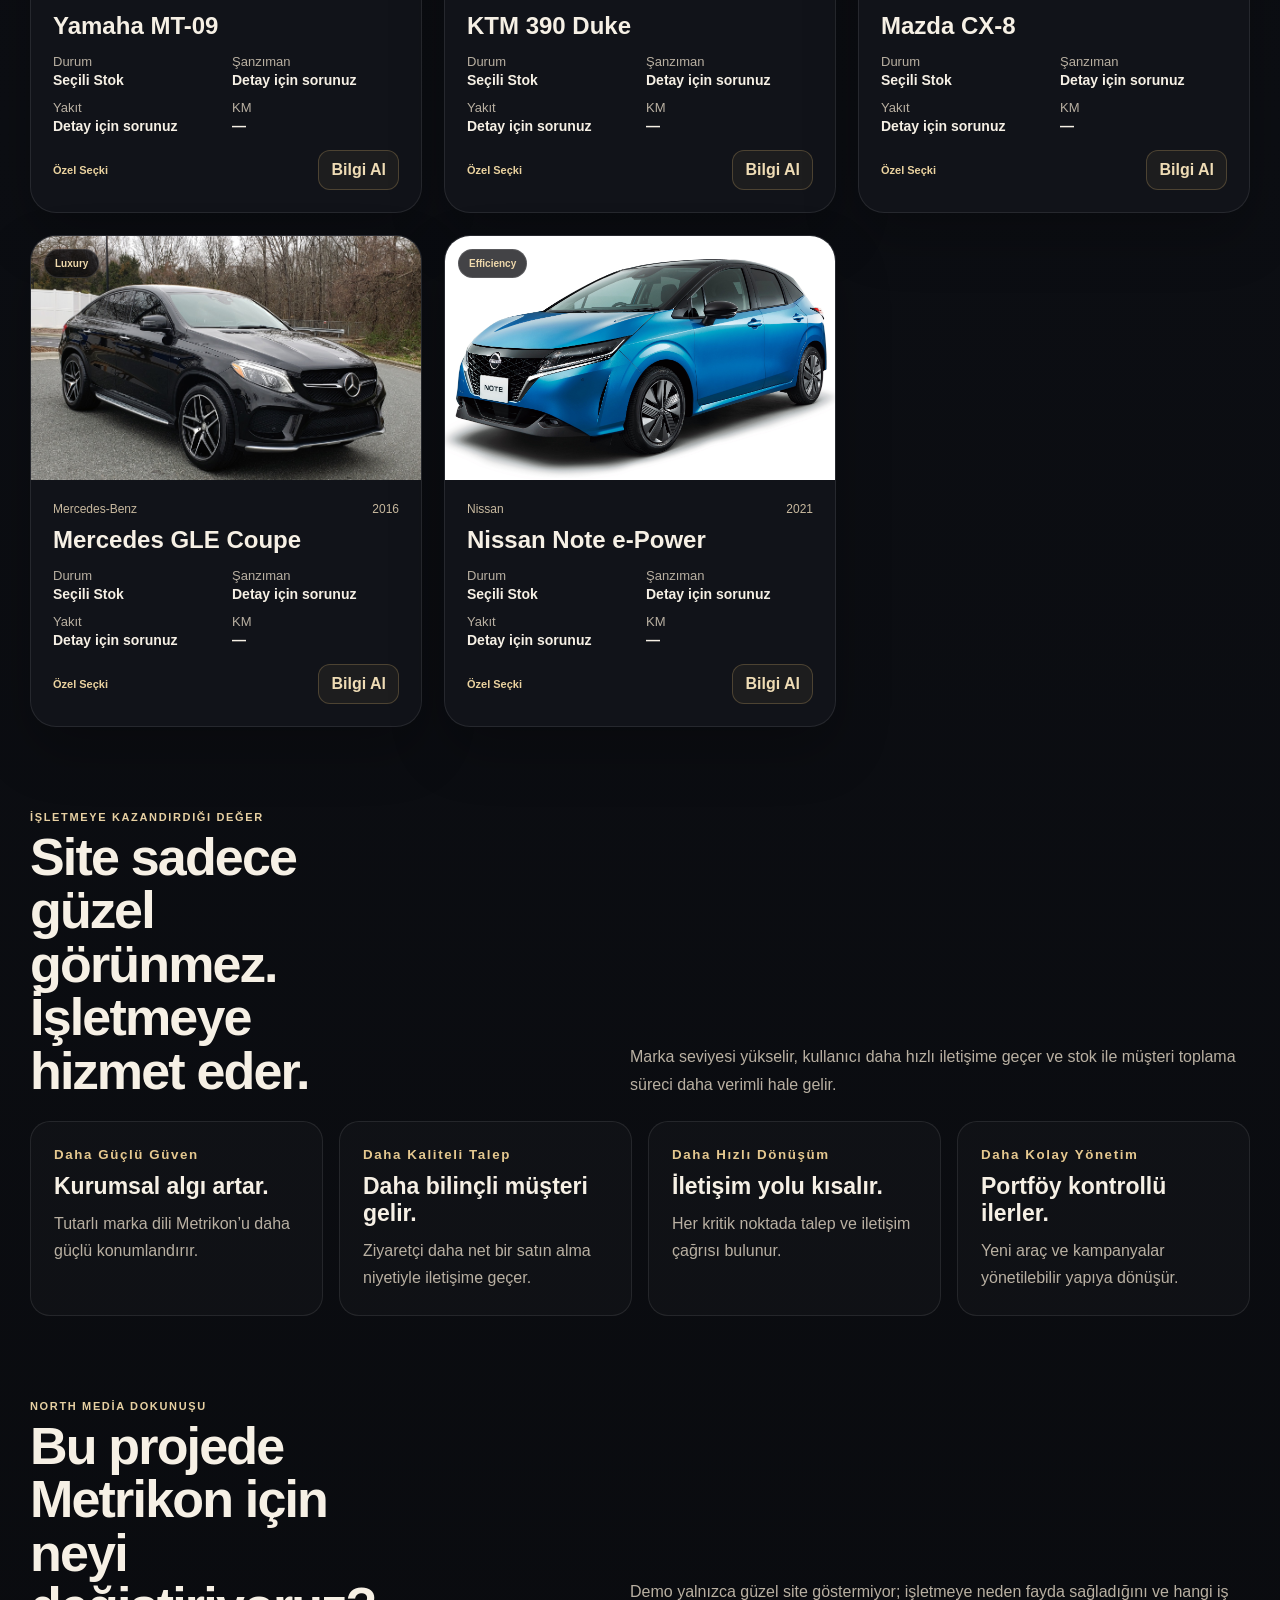
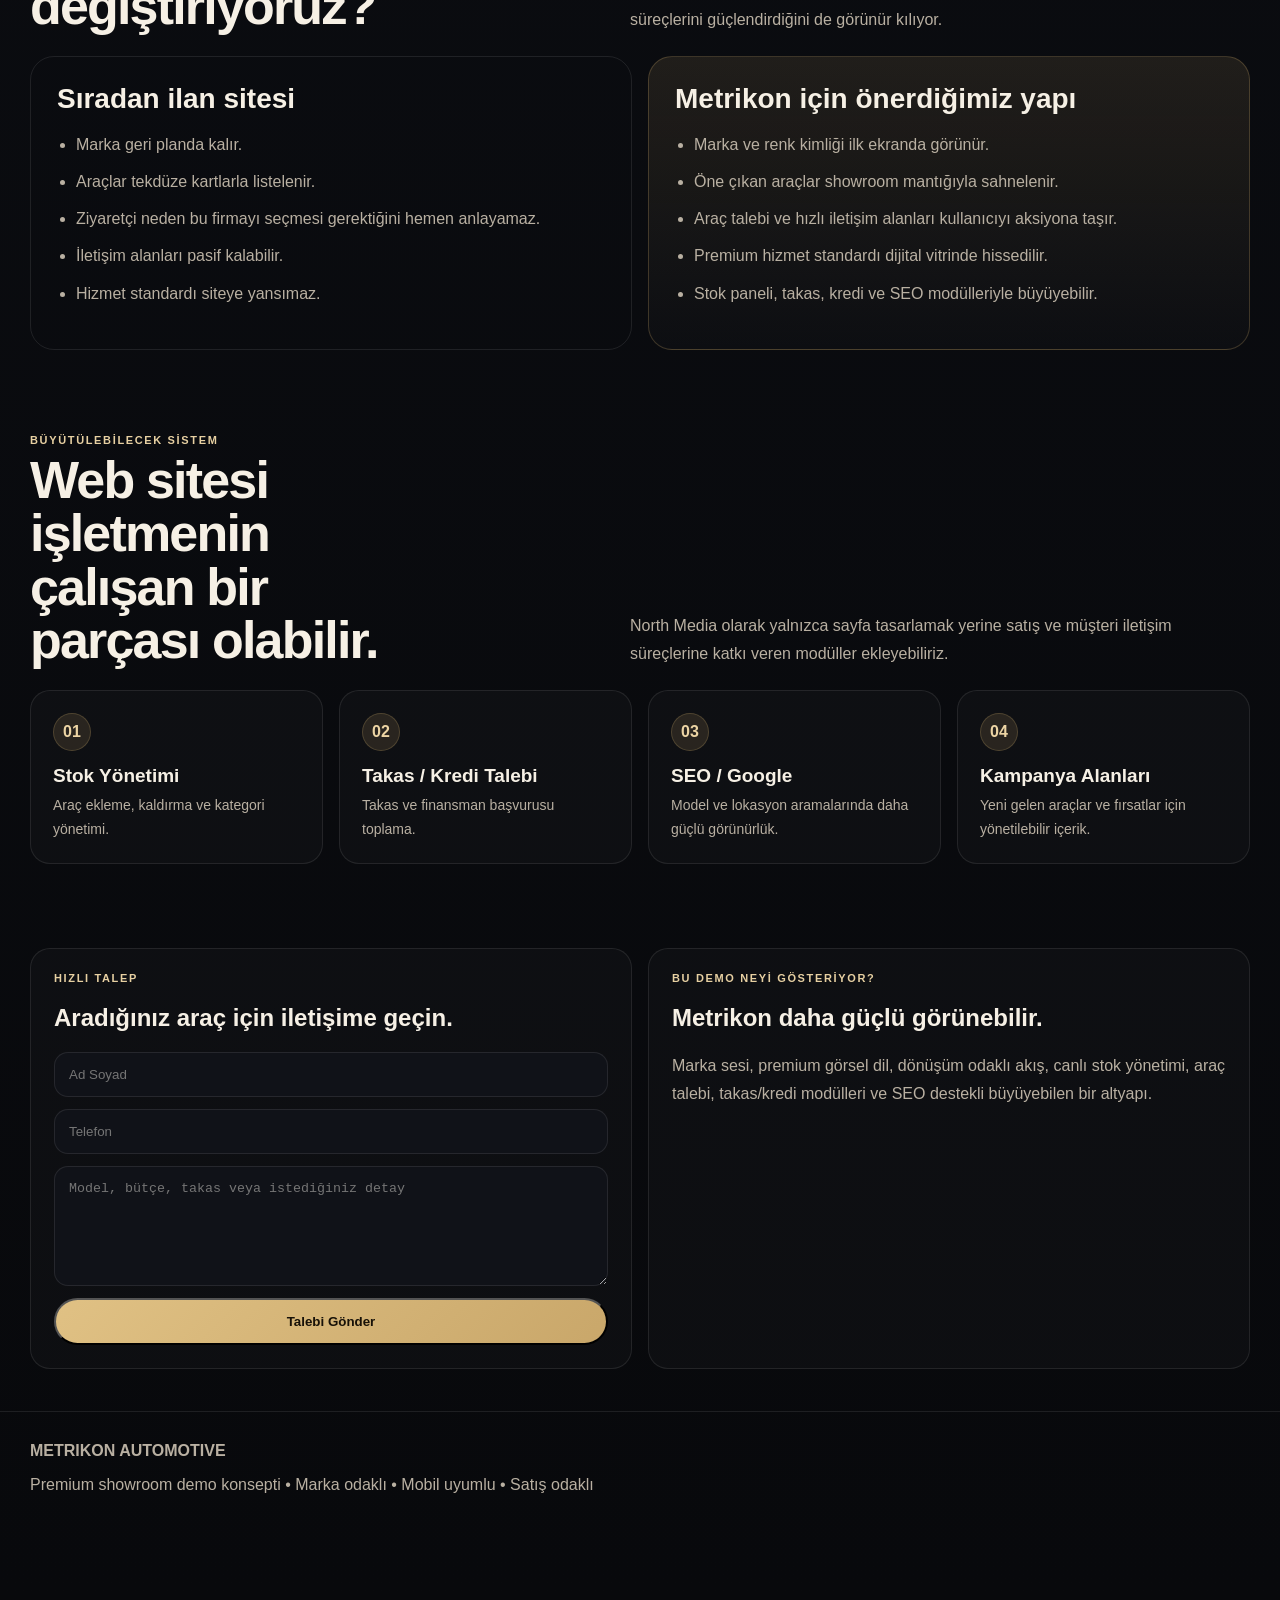
==== commit 9c96673c: "Enlarge portfolio cards and add hero carousel" ====
--- a/index.html
+++ b/index.html
@@ -1 +1,29 @@
-<!doctype html><html lang="tr"><head><meta charset="utf-8"><meta name="viewport" content="width=device-width,initial-scale=1"><title>Metrikon Automotive | Premium Showroom</title><style>:root{--bg:#08090c;--panel:#111319;--text:#f6f0e5;--muted:#b9b0a2;--gold:#c9a76a;--gold2:#e0c184;--line:rgba(255,255,255,.09);--max:min(1220px,calc(100vw - 32px))}*{box-sizing:border-box}html{scroll-behavior:smooth}body{margin:0;background:radial-gradient(circle at 90% 0,rgba(201,167,106,.14),transparent 24%),linear-gradient(#08090c,#0c0e13 52%,#08090c);color:var(--text);font-family:Arial,sans-serif}a{color:inherit;text-decoration:none}.w{width:var(--max);margin:auto}.nav{position:sticky;top:0;z-index:30;background:rgba(8,9,12,.86);backdrop-filter:blur(16px);border-bottom:1px solid var(--line)}.ni{height:82px;display:flex;align-items:center;justify-content:space-between;gap:18px}.logo{font-weight:900;letter-spacing:.16em;font-size:20px}.logo span{display:block;color:var(--gold);font-size:10px;letter-spacing:.45em;margin-top:4px}.links{display:flex;gap:20px;color:var(--muted);font-size:14px}.btn,.ghost{display:inline-flex;align-items:center;justify-content:center;padding:14px 20px;border-radius:999px;font-weight:800}.btn{background:linear-gradient(135deg,var(--gold2),var(--gold));color:#171108}.ghost{border:1px solid var(--line);background:rgba(255,255,255,.03)}.hero{padding:52px 0 34px}.hg{display:grid;grid-template-columns:1.02fr .98fr;gap:34px;align-items:center}.ey{display:inline-block;padding:9px 13px;border-radius:999px;background:rgba(201,167,106,.12);border:1px solid rgba(201,167,106,.24);color:#ecd8af;font-size:11px;font-weight:800;letter-spacing:.14em;text-transform:uppercase}.hero h1{font-size:clamp(42px,6vw,78px);line-height:.94;letter-spacing:-.045em;margin:18px 0;max-width:10ch}.lead{font-size:18px;line-height:1.75;color:var(--muted)}.actions{display:flex;gap:12px;flex-wrap:wrap;margin-top:24px}.stats{display:grid;grid-template-columns:repeat(4,1fr);gap:12px;margin-top:28px}.stat,.card,.check,.step{border:1px solid var(--line);background:rgba(255,255,255,.025);border-radius:20px}.stat{padding:16px}.stat b{display:block;color:#f5e6c4;font-size:22px}.stat span{display:block;color:var(--muted);font-size:12px;line-height:1.5;margin-top:6px}.visual{position:relative;min-height:560px}.main{position:absolute;inset:30px 12px 80px 48px;border-radius:28px;overflow:hidden;border:1px solid var(--line);box-shadow:0 35px 80px rgba(0,0,0,.4)}.main img,.float img,.feature img,.vehicle img{width:100%;height:100%;object-fit:cover}.main:after{content:"";position:absolute;inset:0;background:linear-gradient(180deg,transparent 45%,rgba(8,9,12,.72))}.float{position:absolute;width:180px;height:132px;border-radius:20px;overflow:hidden;border:1px solid var(--line)}.f1{left:0;top:0}.f2{right:0;bottom:28px}.note{position:absolute;left:20px;bottom:0;padding:18px 20px;border-radius:20px;background:rgba(16,18,23,.9);border:1px solid var(--line);max-width:330px}.note p{margin:6px 0 0;color:var(--muted);font-size:13px;line-height:1.6}.sec{padding:42px 0}.head{display:flex;align-items:end;justify-content:space-between;gap:24px;margin-bottom:22px}.k{font-size:11px;color:#e7d0a2;letter-spacing:.15em;text-transform:uppercase;font-weight:800}.head h2{font-size:clamp(30px,4.4vw,52px);line-height:1.03;letter-spacing:-.035em;max-width:13ch;margin:8px 0 0}.head p{max-width:620px;color:var(--muted);line-height:1.75;margin:0}.g3,.g4,.steps{display:grid;gap:16px}.g3{grid-template-columns:repeat(3,1fr)}.g4,.steps{grid-template-columns:repeat(4,1fr)}.card{padding:23px}.card small{color:#e5c88f;font-weight:800;letter-spacing:.12em}.card h3{font-size:23px;margin:10px 0}.card p{margin:0;color:var(--muted);line-height:1.72}.fg{display:grid;grid-template-columns:1.16fr .84fr;gap:16px}.feature{min-height:430px;position:relative;border-radius:24px;overflow:hidden;border:1px solid var(--line)}.feature:after{content:"";position:absolute;inset:0;background:linear-gradient(180deg,transparent 25%,rgba(8,9,12,.88))}.ft{position:absolute;z-index:2;left:26px;right:26px;bottom:26px}.ft h3{font-size:34px;margin:7px 0}.ft p{color:#ded3c2;line-height:1.7}.checks{display:grid;gap:13px}.check{padding:17px}.check b{display:block;margin-bottom:5px}.check span{color:var(--muted);font-size:14px;line-height:1.6}.controls{display:flex;gap:10px;flex-wrap:wrap;margin-bottom:16px}.controls input,.controls select{height:46px;border:1px solid var(--line);border-radius:14px;background:#101218;color:var(--text);padding:0 14px}.stock{display:grid;grid-template-columns:repeat(4,1fr);gap:16px}.vehicle{overflow:hidden;border-radius:22px;border:1px solid var(--line);background:var(--panel)}.vm{aspect-ratio:4/3;position:relative;overflow:hidden}.badge{position:absolute;left:13px;top:13px;background:rgba(8,9,12,.76);border:1px solid rgba(255,255,255,.12);padding:8px 10px;border-radius:999px;color:#efd9ac;font-size:10px;font-weight:800}.vb{padding:17px}.meta{display:flex;justify-content:space-between;color:#c8b99f;font-size:12px}.vb h4{font-size:20px;margin:8px 0 12px}.spec{display:grid;grid-template-columns:1fr 1fr;gap:9px;color:var(--muted);font-size:12px}.spec b{display:block;color:var(--text);font-size:13px;margin-top:2px}.vf{display:flex;justify-content:space-between;align-items:center;margin-top:16px;gap:10px}.tag{color:#ead29f;font-weight:800;font-size:11px}.mini{border:1px solid rgba(201,167,106,.28);background:rgba(201,167,106,.07);color:#efdcb5;border-radius:12px;padding:10px 12px;font-weight:700}.compare{display:grid;grid-template-columns:1fr 1fr;gap:16px}.cb{border:1px solid var(--line);border-radius:24px;padding:26px}.cb.good{background:linear-gradient(180deg,rgba(201,167,106,.12),rgba(255,255,255,.015));border-color:rgba(201,167,106,.25)}.cb h3{font-size:28px;margin:0 0 15px}.cb ul{color:var(--muted);line-height:1.7;display:grid;gap:10px;padding-left:19px}.step{padding:22px}.num{width:38px;height:38px;border-radius:50%;display:flex;align-items:center;justify-content:center;background:rgba(201,167,106,.14);border:1px solid rgba(201,167,106,.24);color:#ecd4a4;font-weight:800}.step h4{font-size:19px;margin:14px 0 7px}.step p{margin:0;color:var(--muted);line-height:1.7;font-size:14px}.contact{display:grid;grid-template-columns:1fr 1fr;gap:16px}.form{display:grid;gap:12px;margin-top:18px}.form input,.form textarea{width:100%;border:1px solid var(--line);border-radius:14px;background:#101218;color:var(--text);padding:14px}.form textarea{min-height:120px}.footer{padding:30px 0 90px;color:var(--muted);border-top:1px solid var(--line)}@media(max-width:1050px){.hg,.fg,.contact,.compare{grid-template-columns:1fr}.stock{grid-template-columns:repeat(2,1fr)}.g3,.g4,.steps{grid-template-columns:repeat(2,1fr)}}@media(max-width:720px){.links{display:none}.hero{padding-top:28px}.hero h1{font-size:42px;max-width:none}.stats,.g3,.g4,.steps,.stock{grid-template-columns:1fr}.head{flex-direction:column;align-items:flex-start}.visual{min-height:420px}.main{inset:44px 0 76px 12px}.float{width:110px;height:82px}.note{left:10px;right:10px;max-width:none}.nav .btn{display:none}}</style></head><body><header class="nav"><div class="w ni"><a class="logo" href="#top">METRIKON<span>AUTOMOTIVE</span></a><nav class="links"><a href="#fark">Neden Bu Yapı?</a><a href="#stok">Portföy</a><a href="#kazanim">Kazanımlar</a><a href="#northmedia">North Media Dokunuşu</a></nav><a class="btn" href="#iletisim">Bilgi Talebi</a></div></header><main id="top"><section class="hero"><div class="w hg"><div><span class="ey">Metrikon Automotive için özel premium showroom konsepti</span><h1>Güçlü marka. Güçlü vitrin. Güçlü dönüşüm.</h1><p class="lead">Metrikon Automotive olarak araçları yalnızca listeleyen bir ilan düzeni değil; markamızın seviyesini hissettiren, araçları premium şekilde sergileyen ve ziyaretçiyi doğrudan iletişime taşıyan bir dijital showroom deneyimi sunuyoruz.</p><div class="actions"><a class="btn" href="#stok">Portföyü İncele</a><a class="ghost" href="#northmedia">Bu Demoda Neyi Geliştirdik?</a></div><div class="stats"><div class="stat"><b>01</b><span>Marka kimliği ilk ekranda baskın.</span></div><div class="stat"><b>02</b><span>Satış odaklı iletişim akışı.</span></div><div class="stat"><b>03</b><span>Premium araç sunumu.</span></div><div class="stat"><b>04</b><span>Mobilde hızlı dönüşüm.</span></div></div></div><div class="visual"><div class="float f1"><img src="assets/gladiator.jpg"></div><div class="main"><img src="assets/glecoupe.jpg"></div><div class="float f2"><img src="assets/mt09.jpg"></div><div class="note"><b>Metrikon’a özel dijital showroom</b><p>Marka algısını, güven duygusunu ve satış performansını aynı yapıda güçlendiren özel web deneyimi.</p></div></div></div></section><section class="sec" id="fark"><div class="w"><div class="head"><div><div class="k">Neden bu yapı?</div><h2>Bu site ilan sitesi gibi görünmez. Metrikon gibi görünür.</h2></div><p>Sadece araç kartları değil; güçlü açılış, kurumsal güven, premium sunum, hızlı iletişim ve talep toplayan akışlarla markanın seviyesi ilk saniyede hissedilir.</p></div><div class="g3"><article class="card"><small>01 / Marka Kimliği</small><h3>Marka ilk saniyede görünür.</h3><p>Metrikon ismi ve kurumsal çizgisi filtrelerden önce gelir. Ziyaretçi önce markanın seviyesini hisseder.</p></article><article class="card"><small>02 / Satış Mantığı</small><h3>Kararsızlığı azaltan net iletişim.</h3><p>“Bakabilirsiniz” yerine “bilgi alın, aracınızı sorun, talebinizi bırakın” diliyle kullanıcı aksiyona yönlenir.</p></article><article class="card"><small>03 / Premium Algı</small><h3>Aracı değil, standardı da satıyoruz.</h3><p>Koyu antrasit, şampanya altın ve ivory paleti; geniş görsel alanları ile üst segment algısı güçlenir.</p></article></div></div></section><section class="sec"><div class="w fg"><article class="feature"><img src="assets/gladiator.jpg"><div class="ft"><div class="k">Sitenin Kalbi</div><h3>Seçili araçları vitrin gibi öne çıkaran ana sahne</h3><p>Kullanıcı yüzlerce küçük kart arasında kaybolmaz. Metrikon’un öne çıkarmak istediği araçlar sahnelenir; güçlü görseller ve net CTA’larla daha etkili ilk izlenim oluşur.</p></div></article><div class="checks"><div class="check"><b>Canlı stok alanı</b><span>Yeni gelenler, özel seçki ve kategori bazlı düzenleme.</span></div><div class="check"><b>Araç talep modülü</b><span>Portföyde olmayan araçlar için sıcak müşteri talebi toplama.</span></div><div class="check"><b>WhatsApp ve telefon entegrasyonu</b><span>Araç görüldüğü anda tek tıkla iletişim.</span></div><div class="check"><b>Güven ve kurumsallık katmanı</b><span>Markanın hizmet seviyesini dijital vitrinde görünür kılan yapı.</span></div></div></div></section><section class="sec" id="stok"><div class="w"><div class="head"><div><div class="k">Öne çıkan portföy</div><h2>Markayı taşıyan seçili araçlar</h2></div><p>Amaç çok araç göstermek değil; doğru araçları doğru sahneyle göstermek.</p></div><div class="controls"><input id="q" placeholder="Araç, marka veya model ara"><select id="cat"><option value="">Tüm Kategoriler</option></select></div><div class="stock" id="stock"></div></div></section><section class="sec" id="kazanim"><div class="w"><div class="head"><div><div class="k">İşletmeye kazandırdığı değer</div><h2>Site sadece güzel görünmez. İşletmeye hizmet eder.</h2></div><p>Marka seviyesi yükselir, kullanıcı daha hızlı iletişime geçer ve stok ile müşteri toplama süreci daha verimli hale gelir.</p></div><div class="g4"><article class="card"><small>Daha Güçlü Güven</small><h3>Kurumsal algı artar.</h3><p>Tutarlı marka dili Metrikon’u daha güçlü konumlandırır.</p></article><article class="card"><small>Daha Kaliteli Talep</small><h3>Daha bilinçli müşteri gelir.</h3><p>Ziyaretçi daha net bir satın alma niyetiyle iletişime geçer.</p></article><article class="card"><small>Daha Hızlı Dönüşüm</small><h3>İletişim yolu kısalır.</h3><p>Her kritik noktada talep ve iletişim çağrısı bulunur.</p></article><article class="card"><small>Daha Kolay Yönetim</small><h3>Portföy kontrollü ilerler.</h3><p>Yeni araç ve kampanyalar yönetilebilir yapıya dönüşür.</p></article></div></div></section><section class="sec" id="northmedia"><div class="w"><div class="head"><div><div class="k">North Media dokunuşu</div><h2>Bu projede Metrikon için neyi değiştiriyoruz?</h2></div><p>Demo yalnızca güzel site göstermiyor; işletmeye neden fayda sağladığını ve hangi iş süreçlerini güçlendirdiğini de görünür kılıyor.</p></div><div class="compare"><div class="cb"><h3>Sıradan ilan sitesi</h3><ul><li>Marka geri planda kalır.</li><li>Araçlar tekdüze kartlarla listelenir.</li><li>Ziyaretçi neden bu firmayı seçmesi gerektiğini hemen anlayamaz.</li><li>İletişim alanları pasif kalabilir.</li><li>Hizmet standardı siteye yansımaz.</li></ul></div><div class="cb good"><h3>Metrikon için önerdiğimiz yapı</h3><ul><li>Marka ve renk kimliği ilk ekranda görünür.</li><li>Öne çıkan araçlar showroom mantığıyla sahnelenir.</li><li>Araç talebi ve hızlı iletişim alanları kullanıcıyı aksiyona taşır.</li><li>Premium hizmet standardı dijital vitrinde hissedilir.</li><li>Stok paneli, takas, kredi ve SEO modülleriyle büyüyebilir.</li></ul></div></div></div></section><section class="sec"><div class="w"><div class="head"><div><div class="k">Büyütülebilecek sistem</div><h2>Web sitesi işletmenin çalışan bir parçası olabilir.</h2></div><p>North Media olarak yalnızca sayfa tasarlamak yerine satış ve müşteri iletişim süreçlerine katkı veren modüller ekleyebiliriz.</p></div><div class="steps"><div class="step"><div class="num">01</div><h4>Stok Yönetimi</h4><p>Araç ekleme, kaldırma ve kategori yönetimi.</p></div><div class="step"><div class="num">02</div><h4>Takas / Kredi Talebi</h4><p>Takas ve finansman başvurusu toplama.</p></div><div class="step"><div class="num">03</div><h4>SEO / Google</h4><p>Model ve lokasyon aramalarında daha güçlü görünürlük.</p></div><div class="step"><div class="num">04</div><h4>Kampanya Alanları</h4><p>Yeni gelen araçlar ve fırsatlar için yönetilebilir içerik.</p></div></div></div></section><section class="sec" id="iletisim"><div class="w contact"><div class="card"><div class="k">Hızlı Talep</div><h2>Aradığınız araç için iletişime geçin.</h2><div class="form"><input placeholder="Ad Soyad"><input placeholder="Telefon"><textarea placeholder="Model, bütçe, takas veya istediğiniz detay"></textarea><button class="btn" type="button">Talebi Gönder</button></div></div><div class="card"><div class="k">Bu demo neyi gösteriyor?</div><h2>Metrikon daha güçlü görünebilir.</h2><p>Marka sesi, premium görsel dil, dönüşüm odaklı akış, canlı stok yönetimi, araç talebi, takas/kredi modülleri ve SEO destekli büyüyebilen bir altyapı.</p></div></div></section></main><footer class="footer"><div class="w"><strong>METRIKON AUTOMOTIVE</strong><p>Premium showroom demo konsepti • Marka odaklı • Mobil uyumlu • Satış odaklı</p></div></footer><script>const cars=[['Jeep Gladiator','Jeep','2023','SUV & Pick-up','assets/gladiator.jpg','Adventure'],['Can-Am Maverick X3','Can-Am','2022','Off-Road','assets/canam.jpg','Performance'],['Toyota Hilux','Toyota','2024','SUV & Pick-up','assets/hilux.jpg','Utility'],['Yamaha MT-09','Yamaha','2026','Motosiklet','assets/mt09.jpg','Performance'],['KTM 390 Duke','KTM','2026','Motosiklet','assets/duke.jpg','Urban'],['Mazda CX-8','Mazda','2019','SUV','assets/cx8.jpg','Family SUV'],['Mercedes GLE Coupe','Mercedes-Benz','2016','SUV Coupe','assets/glecoupe.jpg','Luxury'],['Nissan Note e-Power','Nissan','2021','Hatchback','assets/note.jpg','Efficiency']];const s=document.getElementById('stock'),q=document.getElementById('q'),c=document.getElementById('cat');[...new Set(cars.map(x=>x[3]))].forEach(v=>c.insertAdjacentHTML('beforeend',`<option>${v}</option>`));function r(){let a=cars.filter(x=>(!q.value||x.join(' ').toLowerCase().includes(q.value.toLowerCase()))&&(!c.value||x[3]==c.value));s.innerHTML=a.map(x=>`<article class="vehicle"><div class="vm"><img src="${x[4]}"><span class="badge">${x[5]}</span></div><div class="vb"><div class="meta"><span>${x[1]}</span><span>${x[2]}</span></div><h4>${x[0]}</h4><div class="spec"><div>Durum<b>Seçili Stok</b></div><div>Şanzıman<b>Detay için sorunuz</b></div><div>Yakıt<b>Detay için sorunuz</b></div><div>KM<b>—</b></div></div><div class="vf"><span class="tag">Özel Seçki</span><a class="mini" href="#iletisim">Bilgi Al</a></div></div></article>`).join('')}q.oninput=r;c.oninput=r;r();</script></body></html>+<!doctype html><html lang="tr"><head><meta charset="utf-8"><meta name="viewport" content="width=device-width,initial-scale=1"><title>Metrikon Automotive | Premium Showroom</title><style>:root{--bg:#08090c;--panel:#111319;--text:#f6f0e5;--muted:#b9b0a2;--gold:#c9a76a;--gold2:#e0c184;--line:rgba(255,255,255,.09);--max:min(1220px,calc(100vw - 32px))}*{box-sizing:border-box}html{scroll-behavior:smooth}body{margin:0;background:radial-gradient(circle at 90% 0,rgba(201,167,106,.14),transparent 24%),linear-gradient(#08090c,#0c0e13 52%,#08090c);color:var(--text);font-family:Arial,sans-serif}a{color:inherit;text-decoration:none}.w{width:var(--max);margin:auto}.nav{position:sticky;top:0;z-index:30;background:rgba(8,9,12,.86);backdrop-filter:blur(16px);border-bottom:1px solid var(--line)}.ni{height:82px;display:flex;align-items:center;justify-content:space-between;gap:18px}.logo{font-weight:900;letter-spacing:.16em;font-size:20px}.logo span{display:block;color:var(--gold);font-size:10px;letter-spacing:.45em;margin-top:4px}.links{display:flex;gap:20px;color:var(--muted);font-size:14px}.btn,.ghost{display:inline-flex;align-items:center;justify-content:center;padding:14px 20px;border-radius:999px;font-weight:800}.btn{background:linear-gradient(135deg,var(--gold2),var(--gold));color:#171108}.ghost{border:1px solid var(--line);background:rgba(255,255,255,.03)}.hero{padding:52px 0 34px}.hg{display:grid;grid-template-columns:1.02fr .98fr;gap:34px;align-items:center}.ey{display:inline-block;padding:9px 13px;border-radius:999px;background:rgba(201,167,106,.12);border:1px solid rgba(201,167,106,.24);color:#ecd8af;font-size:11px;font-weight:800;letter-spacing:.14em;text-transform:uppercase}.hero h1{font-size:clamp(42px,6vw,78px);line-height:.94;letter-spacing:-.045em;margin:18px 0;max-width:10ch}.lead{font-size:18px;line-height:1.75;color:var(--muted)}.actions{display:flex;gap:12px;flex-wrap:wrap;margin-top:24px}.stats{display:grid;grid-template-columns:repeat(4,1fr);gap:12px;margin-top:28px}.stat,.card,.check,.step{border:1px solid var(--line);background:rgba(255,255,255,.025);border-radius:20px}.stat{padding:16px}.stat b{display:block;color:#f5e6c4;font-size:22px}.stat span{display:block;color:var(--muted);font-size:12px;line-height:1.5;margin-top:6px}.visual{position:relative;min-height:560px}.main{position:absolute;inset:30px 12px 80px 48px;border-radius:28px;overflow:hidden;border:1px solid var(--line);box-shadow:0 35px 80px rgba(0,0,0,.4)}.main img,.float img,.feature img,.vehicle img{width:100%;height:100%;object-fit:cover}.main:after{content:"";position:absolute;inset:0;background:linear-gradient(180deg,transparent 45%,rgba(8,9,12,.72))}.float{position:absolute;width:180px;height:132px;border-radius:20px;overflow:hidden;border:1px solid var(--line)}.f1{left:0;top:0}.f2{right:0;bottom:28px}.note{position:absolute;left:20px;bottom:0;padding:18px 20px;border-radius:20px;background:rgba(16,18,23,.9);border:1px solid var(--line);max-width:330px}.note p{margin:6px 0 0;color:var(--muted);font-size:13px;line-height:1.6}.sec{padding:42px 0}.head{display:flex;align-items:end;justify-content:space-between;gap:24px;margin-bottom:22px}.k{font-size:11px;color:#e7d0a2;letter-spacing:.15em;text-transform:uppercase;font-weight:800}.head h2{font-size:clamp(30px,4.4vw,52px);line-height:1.03;letter-spacing:-.035em;max-width:13ch;margin:8px 0 0}.head p{max-width:620px;color:var(--muted);line-height:1.75;margin:0}.g3,.g4,.steps{display:grid;gap:16px}.g3{grid-template-columns:repeat(3,1fr)}.g4,.steps{grid-template-columns:repeat(4,1fr)}.card{padding:23px}.card small{color:#e5c88f;font-weight:800;letter-spacing:.12em}.card h3{font-size:23px;margin:10px 0}.card p{margin:0;color:var(--muted);line-height:1.72}.fg{display:grid;grid-template-columns:1.16fr .84fr;gap:16px}.feature{min-height:430px;position:relative;border-radius:24px;overflow:hidden;border:1px solid var(--line)}.feature:after{content:"";position:absolute;inset:0;background:linear-gradient(180deg,transparent 25%,rgba(8,9,12,.88))}.ft{position:absolute;z-index:2;left:26px;right:26px;bottom:26px}.ft h3{font-size:34px;margin:7px 0}.ft p{color:#ded3c2;line-height:1.7}.checks{display:grid;gap:13px}.check{padding:17px}.check b{display:block;margin-bottom:5px}.check span{color:var(--muted);font-size:14px;line-height:1.6}.controls{display:flex;gap:10px;flex-wrap:wrap;margin-bottom:16px}.controls input,.controls select{height:46px;border:1px solid var(--line);border-radius:14px;background:#101218;color:var(--text);padding:0 14px}.stock{display:grid;grid-template-columns:repeat(3,1fr);gap:22px}.vehicle{overflow:hidden;border-radius:26px;border:1px solid var(--line);background:var(--panel);box-shadow:0 24px 55px rgba(0,0,0,.24)}.vm{aspect-ratio:16/10;position:relative;overflow:hidden}.badge{position:absolute;left:13px;top:13px;background:rgba(8,9,12,.76);border:1px solid rgba(255,255,255,.12);padding:8px 10px;border-radius:999px;color:#efd9ac;font-size:10px;font-weight:800}.vb{padding:22px}.meta{display:flex;justify-content:space-between;color:#c8b99f;font-size:12px}.vb h4{font-size:24px;margin:10px 0 14px}.spec{display:grid;grid-template-columns:1fr 1fr;gap:12px;color:var(--muted);font-size:13px}.spec b{display:block;color:var(--text);font-size:14px;margin-top:3px}.vf{display:flex;justify-content:space-between;align-items:center;margin-top:16px;gap:10px}.tag{color:#ead29f;font-weight:800;font-size:11px}.mini{border:1px solid rgba(201,167,106,.28);background:rgba(201,167,106,.07);color:#efdcb5;border-radius:12px;padding:10px 12px;font-weight:700}.compare{display:grid;grid-template-columns:1fr 1fr;gap:16px}.cb{border:1px solid var(--line);border-radius:24px;padding:26px}.cb.good{background:linear-gradient(180deg,rgba(201,167,106,.12),rgba(255,255,255,.015));border-color:rgba(201,167,106,.25)}.cb h3{font-size:28px;margin:0 0 15px}.cb ul{color:var(--muted);line-height:1.7;display:grid;gap:10px;padding-left:19px}.step{padding:22px}.num{width:38px;height:38px;border-radius:50%;display:flex;align-items:center;justify-content:center;background:rgba(201,167,106,.14);border:1px solid rgba(201,167,106,.24);color:#ecd4a4;font-weight:800}.step h4{font-size:19px;margin:14px 0 7px}.step p{margin:0;color:var(--muted);line-height:1.7;font-size:14px}.contact{display:grid;grid-template-columns:1fr 1fr;gap:16px}.form{display:grid;gap:12px;margin-top:18px}.form input,.form textarea{width:100%;border:1px solid var(--line);border-radius:14px;background:#101218;color:var(--text);padding:14px}.form textarea{min-height:120px}.footer{padding:30px 0 90px;color:var(--muted);border-top:1px solid var(--line)}@media(max-width:1050px){.hg,.fg,.contact,.compare{grid-template-columns:1fr}.stock{grid-template-columns:repeat(2,1fr)}.g3,.g4,.steps{grid-template-columns:repeat(2,1fr)}}@media(max-width:720px){.links{display:none}.hero{padding-top:28px}.hero h1{font-size:42px;max-width:none}.stats,.g3,.g4,.steps,.stock{grid-template-columns:1fr}.head{flex-direction:column;align-items:flex-start}.visual{min-height:420px}.main{inset:44px 0 76px 12px}.float{width:110px;height:82px}.note{left:10px;right:10px;max-width:none}.nav .btn{display:none}}</style><style>/* NM_MODAL_ENHANCEMENT */.nmDetailGrid{display:grid;grid-template-columns:1fr 1fr;gap:10px;margin:18px 0}.nmDetailGrid div{padding:12px 13px;border:1px solid var(--line);border-radius:14px;background:rgba(255,255,255,.025)}.nmDetailGrid span{display:block;color:var(--muted);font-size:11px;margin-bottom:4px}.nmDetailGrid b{display:block;color:var(--text);font-size:14px}.nmDetailNote{padding:13px 14px;border-radius:14px;background:rgba(201,167,106,.08);border:1px solid rgba(201,167,106,.22);color:#ead7b2;font-size:13px;line-height:1.6;margin:12px 0 0}</style><style>/* NM_PORTFOLIO_CAROUSEL */
+.heroCarousel{min-height:590px;padding:0 42px 72px}.heroCarousel .heroMain{inset:20px 42px 82px 42px;transition:.35s ease}.heroCarousel .heroMain img{transition:opacity .28s ease,transform .65s ease}.heroCarousel .heroMain.changing img{opacity:.15;transform:scale(1.02)}.heroArrow{position:absolute;top:44%;transform:translateY(-50%);z-index:8;width:52px;height:52px;border-radius:50%;border:1px solid rgba(201,167,106,.38);background:rgba(8,9,12,.82);color:#f2ddb4;font-size:34px;line-height:1;cursor:pointer;backdrop-filter:blur(10px);box-shadow:0 16px 34px rgba(0,0,0,.28);transition:.22s}.heroArrow:hover{background:linear-gradient(135deg,var(--gold2),var(--gold));color:#171108;transform:translateY(-50%) scale(1.06)}.heroPrev{left:2px}.heroNext{right:2px}.heroCarInfo{position:absolute;left:24px;right:24px;bottom:24px;z-index:4;display:flex;align-items:end;gap:13px;flex-wrap:wrap}.heroCarInfo span{color:#e7c98f;font-size:11px;font-weight:800;letter-spacing:.14em}.heroCarInfo strong{font-size:25px;letter-spacing:-.02em}.heroCarInfo small{width:100%;color:#c9c0b2;font-size:12px}.heroDots{position:absolute;left:50%;bottom:41px;transform:translateX(-50%);z-index:9;display:flex;gap:8px}.heroDot{width:8px;height:8px;border-radius:999px;border:0;background:rgba(255,255,255,.28);padding:0;cursor:pointer;transition:.25s}.heroDot.active{width:28px;background:var(--gold)}.heroCarousel .note{left:50%;transform:translateX(-50%);bottom:0;max-width:390px;text-align:center}.heroCarousel .float{display:none}
+@media(max-width:1050px){.stock{grid-template-columns:repeat(2,1fr)}.heroCarousel{min-height:520px}.heroCarousel .heroMain{inset:20px 38px 78px}}
+@media(max-width:720px){.stock{grid-template-columns:1fr}.vehicle{border-radius:24px}.vb{padding:20px}.heroCarousel{min-height:430px;padding:0 28px 70px}.heroCarousel .heroMain{inset:16px 28px 82px}.heroArrow{width:44px;height:44px;font-size:28px}.heroPrev{left:0}.heroNext{right:0}.heroCarInfo{left:16px;right:16px;bottom:18px}.heroCarInfo strong{font-size:19px}.heroDots{bottom:42px}.heroCarousel .note{left:10px;right:10px;transform:none;max-width:none}}
+</style></head><body><header class="nav"><div class="w ni"><a class="logo" href="#top">METRIKON<span>AUTOMOTIVE</span></a><nav class="links"><a href="#fark">Neden Bu Yapı?</a><a href="#stok">Portföy</a><a href="#kazanim">Kazanımlar</a><a href="#northmedia">North Media Dokunuşu</a></nav><a class="btn" href="#iletisim">Bilgi Talebi</a></div></header><main id="top"><section class="hero"><div class="w hg"><div><span class="ey">Metrikon Automotive için özel premium showroom konsepti</span><h1>Güçlü marka. Güçlü vitrin. Güçlü dönüşüm.</h1><p class="lead">Metrikon Automotive olarak araçları yalnızca listeleyen bir ilan düzeni değil; markamızın seviyesini hissettiren, araçları premium şekilde sergileyen ve ziyaretçiyi doğrudan iletişime taşıyan bir dijital showroom deneyimi sunuyoruz.</p><div class="actions"><a class="btn" href="#stok">Portföyü İncele</a><a class="ghost" href="#northmedia">Bu Demoda Neyi Geliştirdik?</a></div><div class="stats"><div class="stat"><b>01</b><span>Marka kimliği ilk ekranda baskın.</span></div><div class="stat"><b>02</b><span>Satış odaklı iletişim akışı.</span></div><div class="stat"><b>03</b><span>Premium araç sunumu.</span></div><div class="stat"><b>04</b><span>Mobilde hızlı dönüşüm.</span></div></div></div><div class="visual heroCarousel" id="heroCarousel"><button class="heroArrow heroPrev" type="button" aria-label="Önceki araç">‹</button><div class="main heroMain"><img id="heroCarImg" src="assets/glecoupe.jpg" alt="Mercedes-Benz GLE Coupe"><div class="heroCarInfo"><span id="heroCarCount">01 / 07</span><strong id="heroCarName">Mercedes-Benz GLE Coupe</strong><small>Öne çıkan Metrikon seçkisi</small></div></div><button class="heroArrow heroNext" type="button" aria-label="Sonraki araç">›</button><div class="heroDots" id="heroDots"></div><div class="note"><b>Seçili araç vitrini</b><p>Oklarla Metrikon’un öne çıkan araçları arasında geçiş yapabilirsiniz.</p></div></div></div></section><section class="sec" id="fark"><div class="w"><div class="head"><div><div class="k">Neden bu yapı?</div><h2>Bu site ilan sitesi gibi görünmez. Metrikon gibi görünür.</h2></div><p>Sadece araç kartları değil; güçlü açılış, kurumsal güven, premium sunum, hızlı iletişim ve talep toplayan akışlarla markanın seviyesi ilk saniyede hissedilir.</p></div><div class="g3"><article class="card"><small>01 / Marka Kimliği</small><h3>Marka ilk saniyede görünür.</h3><p>Metrikon ismi ve kurumsal çizgisi filtrelerden önce gelir. Ziyaretçi önce markanın seviyesini hisseder.</p></article><article class="card"><small>02 / Satış Mantığı</small><h3>Kararsızlığı azaltan net iletişim.</h3><p>“Bakabilirsiniz” yerine “bilgi alın, aracınızı sorun, talebinizi bırakın” diliyle kullanıcı aksiyona yönlenir.</p></article><article class="card"><small>03 / Premium Algı</small><h3>Aracı değil, standardı da satıyoruz.</h3><p>Koyu antrasit, şampanya altın ve ivory paleti; geniş görsel alanları ile üst segment algısı güçlenir.</p></article></div></div></section><section class="sec"><div class="w fg"><article class="feature"><img src="assets/gladiator.jpg"><div class="ft"><div class="k">Sitenin Kalbi</div><h3>Seçili araçları vitrin gibi öne çıkaran ana sahne</h3><p>Kullanıcı yüzlerce küçük kart arasında kaybolmaz. Metrikon’un öne çıkarmak istediği araçlar sahnelenir; güçlü görseller ve net CTA’larla daha etkili ilk izlenim oluşur.</p></div></article><div class="checks"><div class="check"><b>Canlı stok alanı</b><span>Yeni gelenler, özel seçki ve kategori bazlı düzenleme.</span></div><div class="check"><b>Araç talep modülü</b><span>Portföyde olmayan araçlar için sıcak müşteri talebi toplama.</span></div><div class="check"><b>WhatsApp ve telefon entegrasyonu</b><span>Araç görüldüğü anda tek tıkla iletişim.</span></div><div class="check"><b>Güven ve kurumsallık katmanı</b><span>Markanın hizmet seviyesini dijital vitrinde görünür kılan yapı.</span></div></div></div></section><section class="sec" id="stok"><div class="w"><div class="head"><div><div class="k">Öne çıkan portföy</div><h2>Markayı taşıyan seçili araçlar</h2></div><p>Amaç çok araç göstermek değil; doğru araçları doğru sahneyle göstermek.</p></div><div class="controls"><input id="q" placeholder="Araç, marka veya model ara"><select id="cat"><option value="">Tüm Kategoriler</option></select></div><div class="stock" id="stock"></div></div></section><section class="sec" id="kazanim"><div class="w"><div class="head"><div><div class="k">İşletmeye kazandırdığı değer</div><h2>Site sadece güzel görünmez. İşletmeye hizmet eder.</h2></div><p>Marka seviyesi yükselir, kullanıcı daha hızlı iletişime geçer ve stok ile müşteri toplama süreci daha verimli hale gelir.</p></div><div class="g4"><article class="card"><small>Daha Güçlü Güven</small><h3>Kurumsal algı artar.</h3><p>Tutarlı marka dili Metrikon’u daha güçlü konumlandırır.</p></article><article class="card"><small>Daha Kaliteli Talep</small><h3>Daha bilinçli müşteri gelir.</h3><p>Ziyaretçi daha net bir satın alma niyetiyle iletişime geçer.</p></article><article class="card"><small>Daha Hızlı Dönüşüm</small><h3>İletişim yolu kısalır.</h3><p>Her kritik noktada talep ve iletişim çağrısı bulunur.</p></article><article class="card"><small>Daha Kolay Yönetim</small><h3>Portföy kontrollü ilerler.</h3><p>Yeni araç ve kampanyalar yönetilebilir yapıya dönüşür.</p></article></div></div></section><section class="sec" id="northmedia"><div class="w"><div class="head"><div><div class="k">North Media dokunuşu</div><h2>Bu projede Metrikon için neyi değiştiriyoruz?</h2></div><p>Demo yalnızca güzel site göstermiyor; işletmeye neden fayda sağladığını ve hangi iş süreçlerini güçlendirdiğini de görünür kılıyor.</p></div><div class="compare"><div class="cb"><h3>Sıradan ilan sitesi</h3><ul><li>Marka geri planda kalır.</li><li>Araçlar tekdüze kartlarla listelenir.</li><li>Ziyaretçi neden bu firmayı seçmesi gerektiğini hemen anlayamaz.</li><li>İletişim alanları pasif kalabilir.</li><li>Hizmet standardı siteye yansımaz.</li></ul></div><div class="cb good"><h3>Metrikon için önerdiğimiz yapı</h3><ul><li>Marka ve renk kimliği ilk ekranda görünür.</li><li>Öne çıkan araçlar showroom mantığıyla sahnelenir.</li><li>Araç talebi ve hızlı iletişim alanları kullanıcıyı aksiyona taşır.</li><li>Premium hizmet standardı dijital vitrinde hissedilir.</li><li>Stok paneli, takas, kredi ve SEO modülleriyle büyüyebilir.</li></ul></div></div></div></section><section class="sec"><div class="w"><div class="head"><div><div class="k">Büyütülebilecek sistem</div><h2>Web sitesi işletmenin çalışan bir parçası olabilir.</h2></div><p>North Media olarak yalnızca sayfa tasarlamak yerine satış ve müşteri iletişim süreçlerine katkı veren modüller ekleyebiliriz.</p></div><div class="steps"><div class="step"><div class="num">01</div><h4>Stok Yönetimi</h4><p>Araç ekleme, kaldırma ve kategori yönetimi.</p></div><div class="step"><div class="num">02</div><h4>Takas / Kredi Talebi</h4><p>Takas ve finansman başvurusu toplama.</p></div><div class="step"><div class="num">03</div><h4>SEO / Google</h4><p>Model ve lokasyon aramalarında daha güçlü görünürlük.</p></div><div class="step"><div class="num">04</div><h4>Kampanya Alanları</h4><p>Yeni gelen araçlar ve fırsatlar için yönetilebilir içerik.</p></div></div></div></section><section class="sec" id="iletisim"><div class="w contact"><div class="card"><div class="k">Hızlı Talep</div><h2>Aradığınız araç için iletişime geçin.</h2><div class="form"><input placeholder="Ad Soyad"><input placeholder="Telefon"><textarea placeholder="Model, bütçe, takas veya istediğiniz detay"></textarea><button class="btn" type="button">Talebi Gönder</button></div></div><div class="card"><div class="k">Bu demo neyi gösteriyor?</div><h2>Metrikon daha güçlü görünebilir.</h2><p>Marka sesi, premium görsel dil, dönüşüm odaklı akış, canlı stok yönetimi, araç talebi, takas/kredi modülleri ve SEO destekli büyüyebilen bir altyapı.</p></div></div></section></main><footer class="footer"><div class="w"><strong>METRIKON AUTOMOTIVE</strong><p>Premium showroom demo konsepti • Marka odaklı • Mobil uyumlu • Satış odaklı</p></div></footer><script>const cars=[['Jeep Gladiator','Jeep','2023','SUV & Pick-up','assets/gladiator.jpg','Adventure'],['Can-Am Maverick X3','Can-Am','2022','Off-Road','assets/canam.jpg','Performance'],['Toyota Hilux','Toyota','2024','SUV & Pick-up','assets/hilux.jpg','Utility'],['Yamaha MT-09','Yamaha','2026','Motosiklet','assets/mt09.jpg','Performance'],['KTM 390 Duke','KTM','2026','Motosiklet','assets/duke.jpg','Urban'],['Mazda CX-8','Mazda','2019','SUV','assets/cx8.jpg','Family SUV'],['Mercedes GLE Coupe','Mercedes-Benz','2016','SUV Coupe','assets/glecoupe.jpg','Luxury'],['Nissan Note e-Power','Nissan','2021','Hatchback','assets/note.jpg','Efficiency']];const s=document.getElementById('stock'),q=document.getElementById('q'),c=document.getElementById('cat');[...new Set(cars.map(x=>x[3]))].forEach(v=>c.insertAdjacentHTML('beforeend',`<option>${v}</option>`));function r(){let a=cars.filter(x=>(!q.value||x.join(' ').toLowerCase().includes(q.value.toLowerCase()))&&(!c.value||x[3]==c.value));s.innerHTML=a.map(x=>`<article class="vehicle"><div class="vm"><img src="${x[4]}"><span class="badge">${x[5]}</span></div><div class="vb"><div class="meta"><span>${x[1]}</span><span>${x[2]}</span></div><h4>${x[0]}</h4><div class="spec"><div>Durum<b>Seçili Stok</b></div><div>Şanzıman<b>Detay için sorunuz</b></div><div>Yakıt<b>Detay için sorunuz</b></div><div>KM<b>—</b></div></div><div class="vf"><span class="tag">Özel Seçki</span><a class="mini" href="#iletisim">Bilgi Al</a></div></div></article>`).join('')}q.oninput=r;c.oninput=r;r();</script><script>document.addEventListener('click',function(e){const mini=e.target.closest('.mini');if(mini){setTimeout(function(){try{const code=mini.getAttribute('onclick')||'';const m=code.match(/openM\(['"]([^'"]+)['"]\)/);if(!m||typeof cars==='undefined')return;const x=cars.find(v=>v.id===m[1]);if(!x)return;const modal=document.querySelector('.modal');if(!modal)return;const box=modal.querySelector('.md')||modal.querySelector('[class*=modal]');if(!box)return;box.querySelectorAll('.nmDetailGrid,.nmDetailNote').forEach(n=>n.remove());const grid=document.createElement('div');grid.className='nmDetailGrid';grid.innerHTML=`<div><span>Marka</span><b>${x.brand||'—'}</b></div><div><span>Model Yılı</span><b>${x.year||'—'}</b></div><div><span>Kategori</span><b>${x.cat||x.category||'—'}</b></div><div><span>Durum</span><b>${x.status||'—'}</b></div><div><span>Yakıt</span><b>${x.fuel||'—'}</b></div><div><span>Şanzıman</span><b>${x.trans||'—'}</b></div><div><span>Kilometre</span><b>${x.km||'—'}</b></div><div><span>Seçki</span><b>${x.badge||'Özel Seçki'}</b></div>`;const p=box.querySelector('p');if(p)p.insertAdjacentElement('afterend',grid);else box.appendChild(grid);const note=document.createElement('div');note.className='nmDetailNote';note.textContent='Güncel fiyat, stok durumu ve ek donanım bilgileri Metrikon Automotive tarafından yönetilebilir.';grid.insertAdjacentElement('afterend',note);const jump=box.querySelector('a.btn[href="#iletisim"],a.btn[href="#contact"]');if(jump){jump.textContent='Detayları Gör';jump.removeAttribute('href');jump.onclick=function(ev){ev.preventDefault();ev.stopPropagation();};}},0);}const jump=e.target.closest('.modal a.btn[href="#iletisim"],.modal a.btn[href="#contact"]');if(jump){e.preventDefault();e.stopPropagation();jump.textContent='Detayları Gör';}},true);</script><script>/* NM_PORTFOLIO_CAROUSEL */
+(function(){
+  const slides=[
+    {img:'assets/glecoupe.jpg',name:'Mercedes-Benz GLE Coupe'},
+    {img:'assets/gladiator.jpg',name:'Jeep Gladiator'},
+    {img:'assets/hilux.jpg',name:'Toyota Hilux'},
+    {img:'assets/canam.jpg',name:'Can-Am Maverick X3'},
+    {img:'assets/cx8.jpg',name:'Mazda CX-8'},
+    {img:'assets/mt09.jpg',name:'Yamaha MT-09'},
+    {img:'assets/duke.jpg',name:'KTM 390 Duke'}
+  ];
+  const root=document.getElementById('heroCarousel');
+  if(!root)return;
+  const img=document.getElementById('heroCarImg');
+  const name=document.getElementById('heroCarName');
+  const count=document.getElementById('heroCarCount');
+  const dots=document.getElementById('heroDots');
+  const main=root.querySelector('.heroMain');
+  let i=0,timer;
+  slides.forEach((_,n)=>{const b=document.createElement('button');b.className='heroDot'+(n===0?' active':'');b.type='button';b.setAttribute('aria-label',(n+1)+'. aracı göster');b.onclick=()=>show(n);dots.appendChild(b)});
+  function show(n){i=(n+slides.length)%slides.length;main.classList.add('changing');setTimeout(()=>{img.src=slides[i].img;img.alt=slides[i].name;name.textContent=slides[i].name;count.textContent=String(i+1).padStart(2,'0')+' / '+String(slides.length).padStart(2,'0');[...dots.children].forEach((d,k)=>d.classList.toggle('active',k===i));main.classList.remove('changing')},150);restart()}
+  function restart(){clearInterval(timer);timer=setInterval(()=>show(i+1),5500)}
+  root.querySelector('.heroPrev').onclick=()=>show(i-1);root.querySelector('.heroNext').onclick=()=>show(i+1);root.addEventListener('mouseenter',()=>clearInterval(timer));root.addEventListener('mouseleave',restart);restart();
+})();
+</script></body></html>
